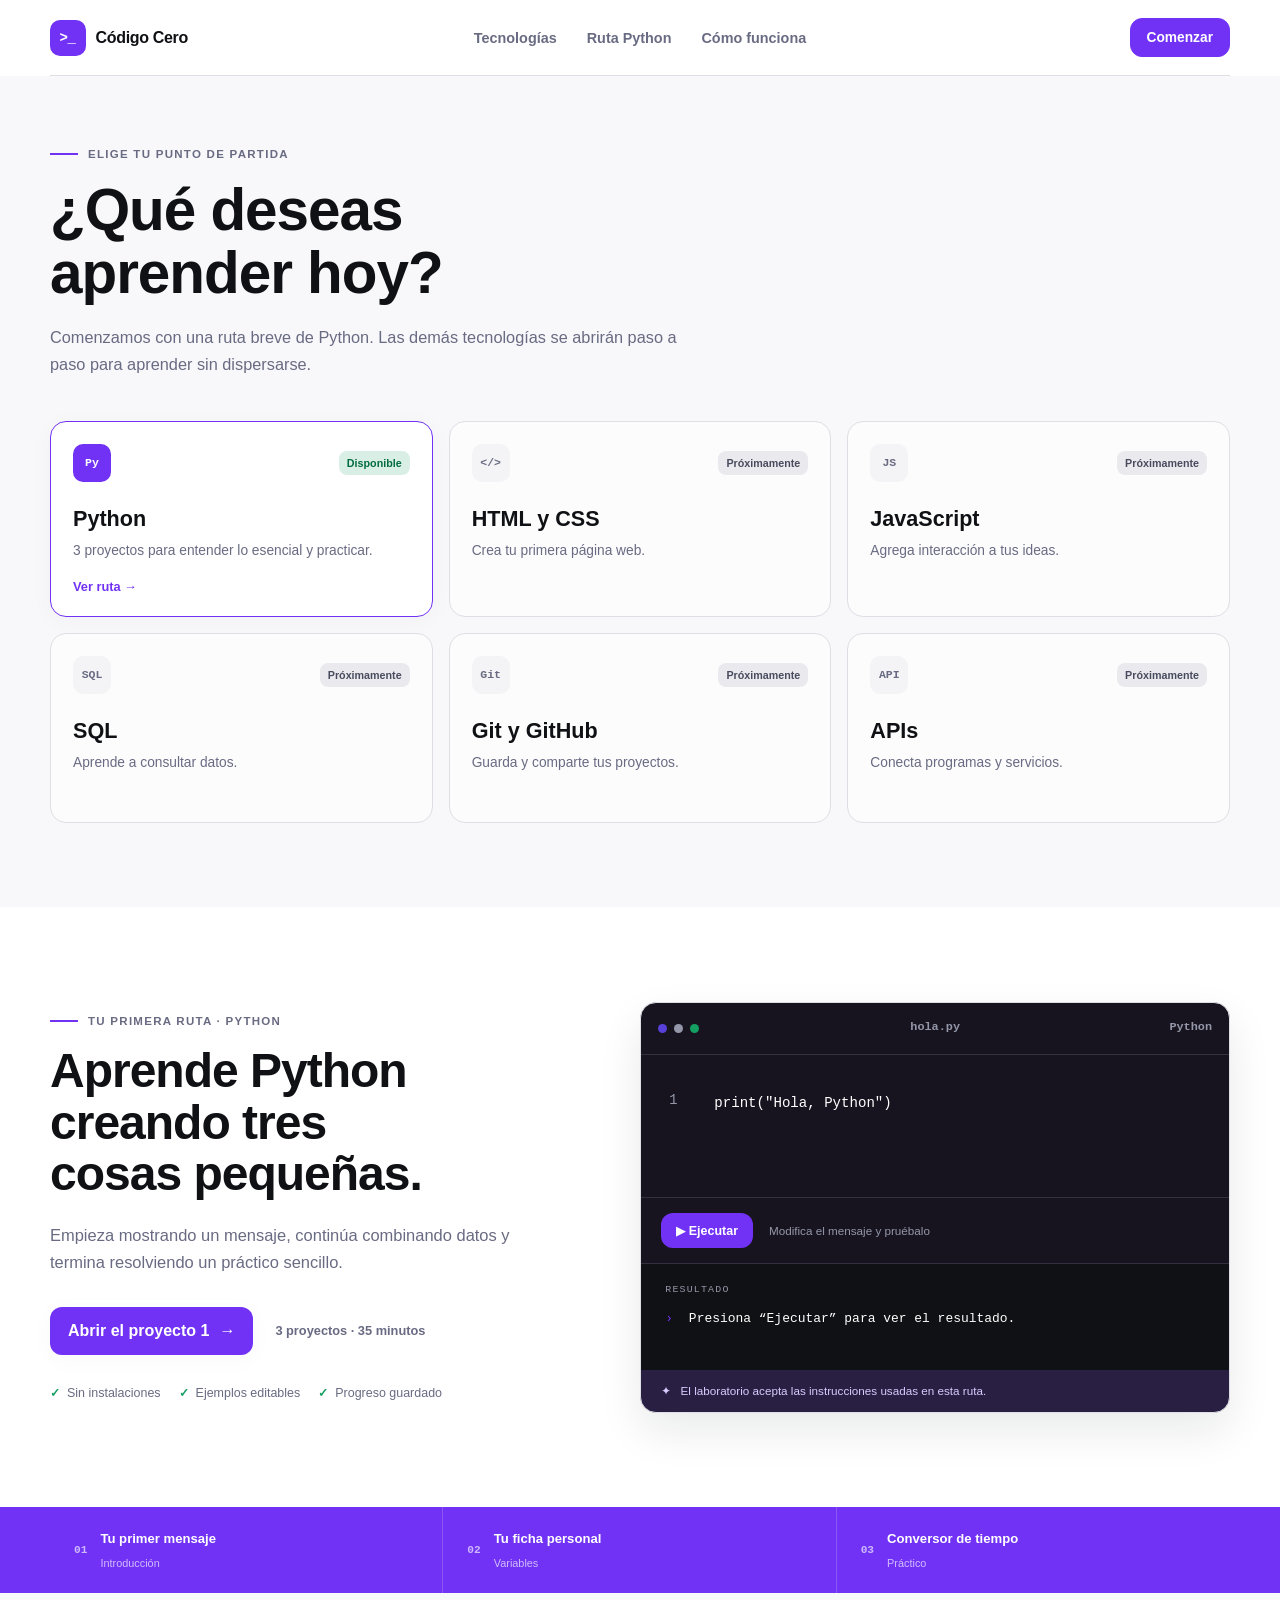
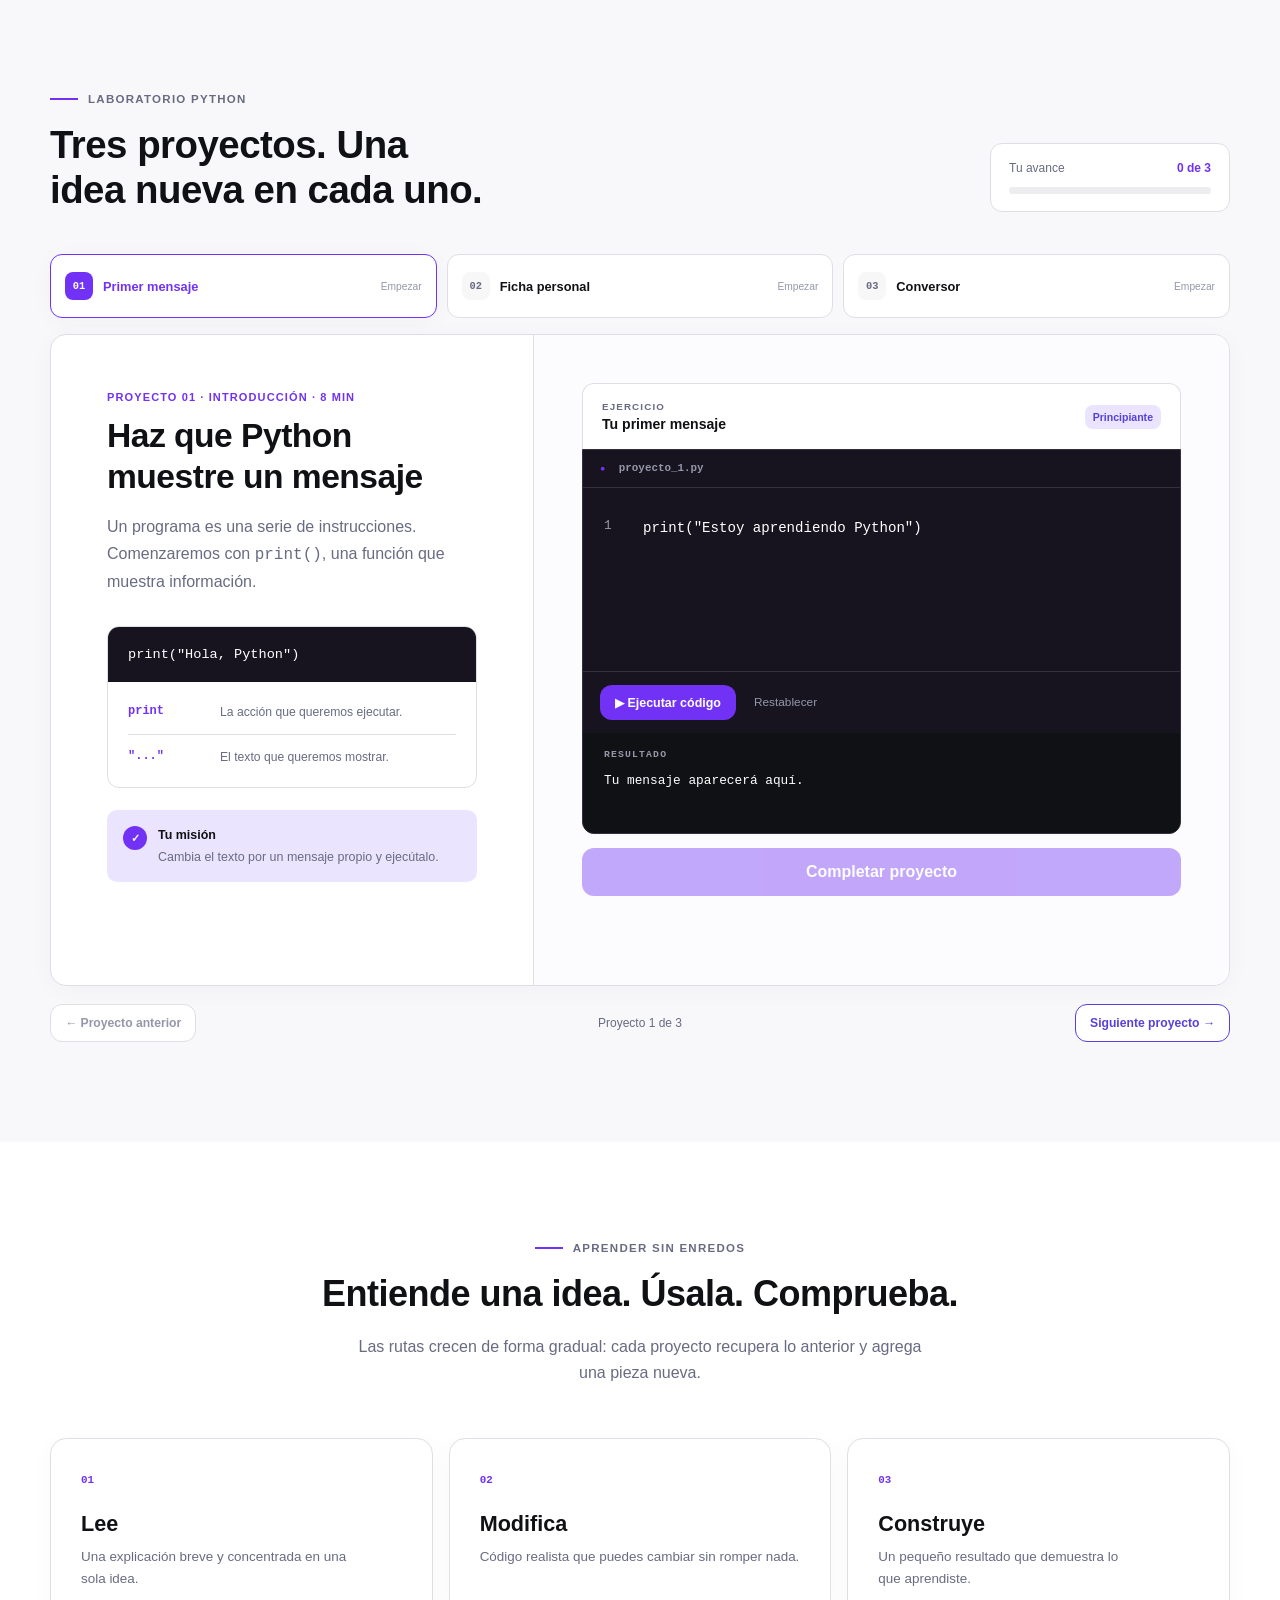
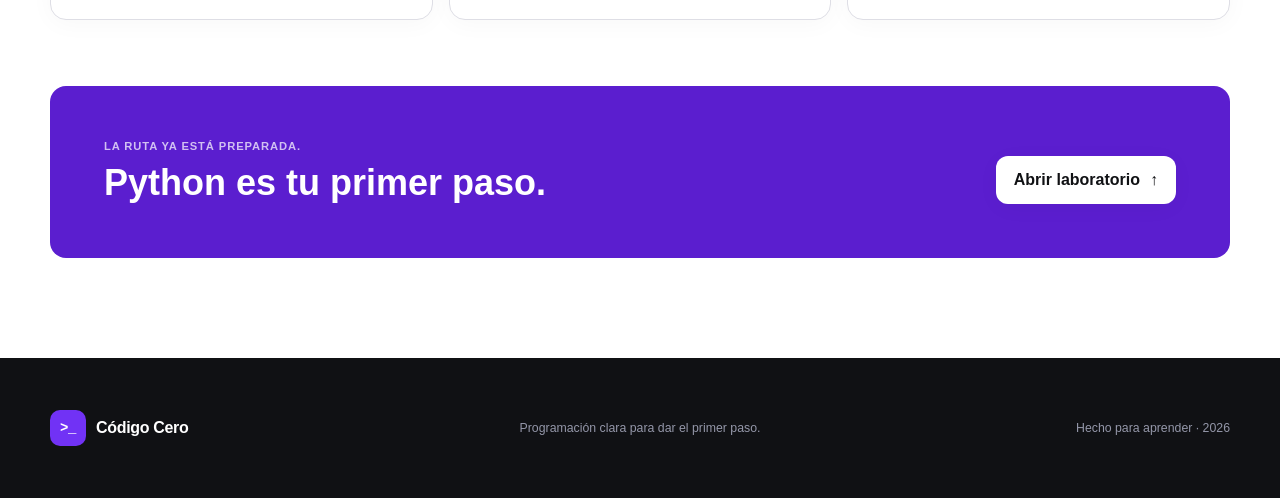
==== index.html @ 16ca7d83 "Agrega ruta inicial de Python con tres proyectos" ====
<!doctype html>
<html lang="es-CL">
<head>
  <meta charset="utf-8">
  <meta name="viewport" content="width=device-width, initial-scale=1">
  <meta name="description" content="Elige qué aprender y comienza con tres mini proyectos de Python para entender sus fundamentos y practicar en el navegador.">
  <meta name="theme-color" content="#7132f5">
  <meta property="og:type" content="website">
  <meta property="og:locale" content="es_CL">
  <meta property="og:url" content="https://www.intenta.cl/">
  <meta property="og:title" content="Código Cero — Aprende programación creando">
  <meta property="og:description" content="Elige una tecnología y empieza con tres mini proyectos de Python.">
  <meta property="og:image" content="https://www.intenta.cl/og.png">
  <meta property="og:image:alt" content="Código Cero: tu primer programa empieza con una línea.">
  <meta property="og:image:width" content="1536">
  <meta property="og:image:height" content="1024">
  <meta name="twitter:card" content="summary_large_image">
  <meta name="twitter:title" content="Código Cero — Aprende programación creando">
  <meta name="twitter:description" content="Elige una tecnología y empieza con tres mini proyectos de Python.">
  <meta name="twitter:image" content="https://www.intenta.cl/og.png">
  <meta name="twitter:image:alt" content="Código Cero: tu primer programa empieza con una línea.">
  <title>Código Cero — Aprende programación creando</title>
  <link rel="icon" href="favicon.svg" type="image/svg+xml">
  <link rel="stylesheet" href="styles.css">
</head>
<body>
  <a class="skip-link" href="#contenido">Saltar al contenido</a>

  <header class="site-header">
    <a class="brand" href="#inicio" aria-label="Código Cero, volver al inicio">
      <span class="brand-mark" aria-hidden="true">&gt;_</span>
      <span>Código Cero</span>
    </a>
    <nav aria-label="Navegación principal">
      <a href="#tecnologias">Tecnologías</a>
      <a href="#ruta">Ruta Python</a>
      <a href="#metodo">Cómo funciona</a>
    </nav>
    <a class="header-cta" href="#proyectos">Comenzar</a>
  </header>

  <main id="contenido">
    <section class="learning-menu" id="inicio" aria-labelledby="learning-title">
      <div class="learning-intro" id="tecnologias">
        <p class="eyebrow"><span></span> Elige tu punto de partida</p>
        <h1 id="learning-title">¿Qué deseas aprender hoy?</h1>
        <p>Comenzamos con una ruta breve de Python. Las demás tecnologías se abrirán paso a paso para aprender sin dispersarse.</p>
      </div>

      <div class="technology-grid">
        <a class="technology-card is-available" href="#ruta">
          <div class="technology-top"><span class="technology-icon">Py</span><span class="status status-open">Disponible</span></div>
          <h2>Python</h2>
          <p>3 proyectos para entender lo esencial y practicar.</p>
          <strong>Ver ruta <span aria-hidden="true">→</span></strong>
        </a>
        <article class="technology-card is-locked">
          <div class="technology-top"><span class="technology-icon">&lt;/&gt;</span><span class="status">Próximamente</span></div>
          <h2>HTML y CSS</h2><p>Crea tu primera página web.</p>
        </article>
        <article class="technology-card is-locked">
          <div class="technology-top"><span class="technology-icon">JS</span><span class="status">Próximamente</span></div>
          <h2>JavaScript</h2><p>Agrega interacción a tus ideas.</p>
        </article>
        <article class="technology-card is-locked">
          <div class="technology-top"><span class="technology-icon">SQL</span><span class="status">Próximamente</span></div>
          <h2>SQL</h2><p>Aprende a consultar datos.</p>
        </article>
        <article class="technology-card is-locked">
          <div class="technology-top"><span class="technology-icon">Git</span><span class="status">Próximamente</span></div>
          <h2>Git y GitHub</h2><p>Guarda y comparte tus proyectos.</p>
        </article>
        <article class="technology-card is-locked">
          <div class="technology-top"><span class="technology-icon">API</span><span class="status">Próximamente</span></div>
          <h2>APIs</h2><p>Conecta programas y servicios.</p>
        </article>
      </div>
    </section>

    <section class="python-hero" id="ruta" aria-labelledby="python-title">
      <div class="hero-copy">
        <p class="eyebrow"><span></span> Tu primera ruta · Python</p>
        <h2 id="python-title">Aprende Python creando tres cosas pequeñas.</h2>
        <p class="hero-lead">Empieza mostrando un mensaje, continúa combinando datos y termina resolviendo un práctico sencillo.</p>
        <div class="hero-actions">
          <a class="button button-primary" href="#proyectos">Abrir el proyecto 1 <span aria-hidden="true">→</span></a>
          <span class="route-duration">3 proyectos · 35 minutos</span>
        </div>
        <ul class="hero-notes" aria-label="Características de la ruta">
          <li>Sin instalaciones</li>
          <li>Ejemplos editables</li>
          <li>Progreso guardado</li>
        </ul>
      </div>

      <div class="code-demo" aria-label="Ejemplo interactivo de Python">
        <div class="window-bar">
          <div class="window-dots" aria-hidden="true"><i></i><i></i><i></i></div>
          <span>hola.py</span>
          <span class="language">Python</span>
        </div>
        <div class="editor-wrap">
          <span class="line-number" aria-hidden="true">1</span>
          <textarea id="hero-code" rows="2" spellcheck="false" aria-label="Código Python de ejemplo">print("Hola, Python")</textarea>
        </div>
        <div class="demo-controls">
          <button class="run-button" id="hero-run" type="button"><span aria-hidden="true">▶</span> Ejecutar</button>
          <span>Modifica el mensaje y pruébalo</span>
        </div>
        <div class="console" aria-live="polite">
          <div class="console-label">RESULTADO</div>
          <div id="hero-output"><span aria-hidden="true">›</span> Presiona “Ejecutar” para ver el resultado.</div>
        </div>
        <div class="demo-tip"><span aria-hidden="true">✦</span> El laboratorio acepta las instrucciones usadas en esta ruta.</div>
      </div>
    </section>

    <section class="route-strip" aria-label="Proyectos de la ruta Python">
      <button type="button" data-project-target="1"><strong>01</strong><span>Tu primer mensaje</span><small>Introducción</small></button>
      <button type="button" data-project-target="2"><strong>02</strong><span>Tu ficha personal</span><small>Variables</small></button>
      <button type="button" data-project-target="3"><strong>03</strong><span>Conversor de tiempo</span><small>Práctico</small></button>
    </section>

    <section class="projects-section" id="proyectos" aria-labelledby="projects-title">
      <div class="projects-heading">
        <div>
          <p class="eyebrow"><span></span> Laboratorio Python</p>
          <h2 id="projects-title">Tres proyectos. Una idea nueva en cada uno.</h2>
        </div>
        <div class="route-progress" aria-label="Progreso de la ruta">
          <div><span>Tu avance</span><strong id="route-progress-text">0 de 3</strong></div>
          <div class="progress-track" aria-hidden="true"><span id="route-progress-fill"></span></div>
        </div>
      </div>

      <div class="project-tabs" role="tablist" aria-label="Proyectos de Python">
        <button id="tab-project-1" role="tab" aria-selected="true" aria-controls="project-1" data-project-tab="1"><span>01</span> Primer mensaje <i data-tab-state="1">Empezar</i></button>
        <button id="tab-project-2" role="tab" aria-selected="false" aria-controls="project-2" tabindex="-1" data-project-tab="2"><span>02</span> Ficha personal <i data-tab-state="2">Empezar</i></button>
        <button id="tab-project-3" role="tab" aria-selected="false" aria-controls="project-3" tabindex="-1" data-project-tab="3"><span>03</span> Conversor <i data-tab-state="3">Empezar</i></button>
      </div>

      <div class="project-shell">
        <article class="project-panel" id="project-1" role="tabpanel" aria-labelledby="tab-project-1" data-project-panel="1">
          <div class="project-lesson">
            <p class="project-kicker">Proyecto 01 · Introducción · 8 min</p>
            <h3>Haz que Python muestre un mensaje</h3>
            <p>Un programa es una serie de instrucciones. Comenzaremos con <code>print()</code>, una función que muestra información.</p>
            <div class="concept-card">
              <code>print("Hola, Python")</code>
              <dl><div><dt><code>print</code></dt><dd>La acción que queremos ejecutar.</dd></div><div><dt><code>"..."</code></dt><dd>El texto que queremos mostrar.</dd></div></dl>
            </div>
            <div class="project-goal"><span aria-hidden="true">✓</span><p><strong>Tu misión</strong>Cambia el texto por un mensaje propio y ejecútalo.</p></div>
          </div>
          <div class="project-lab">
            <div class="lab-heading"><div><span>EJERCICIO</span><strong>Tu primer mensaje</strong></div><span class="difficulty">Principiante</span></div>
            <div class="lab-editor">
              <div class="lab-file"><span aria-hidden="true">●</span> proyecto_1.py</div>
              <label class="sr-only" for="code-project-1">Código del proyecto 1</label>
              <div class="code-input"><span aria-hidden="true">1</span><textarea id="code-project-1" rows="5" spellcheck="false" data-project-code="1">print("Estoy aprendiendo Python")</textarea></div>
              <div class="lab-actions"><button class="run-button" type="button" data-run-project="1"><span aria-hidden="true">▶</span> Ejecutar código</button><button class="reset-button" type="button" data-reset-project="1">Restablecer</button></div>
              <div class="lab-console" aria-live="polite"><span>RESULTADO</span><div data-project-output="1">Tu mensaje aparecerá aquí.</div></div>
            </div>
            <div class="lab-success" data-project-success="1" hidden><span aria-hidden="true">✓</span><div><strong>¡Tu primer programa funciona!</strong><p>Ya sabes mostrar información con Python.</p></div></div>
            <button class="button complete-project" type="button" data-complete-project="1" disabled>Completar proyecto</button>
          </div>
        </article>

        <article class="project-panel" id="project-2" role="tabpanel" aria-labelledby="tab-project-2" data-project-panel="2" hidden>
          <div class="project-lesson">
            <p class="project-kicker">Proyecto 02 · Entendimiento · 12 min</p>
            <h3>Guarda datos en variables</h3>
            <p>Una variable relaciona un nombre con un dato. Así puedes guardar información y reutilizarla más adelante.</p>
            <div class="concept-card">
              <code>nombre = "Ada"</code>
              <dl><div><dt><code>nombre</code></dt><dd>La etiqueta que identifica el dato.</dd></div><div><dt><code>"Ada"</code></dt><dd>El valor guardado en la variable.</dd></div></dl>
            </div>
            <div class="project-goal"><span aria-hidden="true">✓</span><p><strong>Tu misión</strong>Cambia el nombre y la edad para crear tu propia ficha.</p></div>
          </div>
          <div class="project-lab">
            <div class="lab-heading"><div><span>EJERCICIO</span><strong>Tu ficha personal</strong></div><span class="difficulty">Principiante</span></div>
            <div class="lab-editor">
              <div class="lab-file"><span aria-hidden="true">●</span> proyecto_2.py</div>
              <label class="sr-only" for="code-project-2">Código del proyecto 2</label>
              <div class="code-input with-lines"><span aria-hidden="true">1<br>2<br>3</span><textarea id="code-project-2" rows="5" spellcheck="false" data-project-code="2">nombre = "Ada"
edad = 28
print(f"Soy {nombre} y tengo {edad} años")</textarea></div>
              <div class="lab-actions"><button class="run-button" type="button" data-run-project="2"><span aria-hidden="true">▶</span> Ejecutar código</button><button class="reset-button" type="button" data-reset-project="2">Restablecer</button></div>
              <div class="lab-console" aria-live="polite"><span>RESULTADO</span><div data-project-output="2">Tu ficha aparecerá aquí.</div></div>
            </div>
            <div class="lab-success" data-project-success="2" hidden><span aria-hidden="true">✓</span><div><strong>¡Combinaste datos y texto!</strong><p>Ahora entiendes variables y textos con formato.</p></div></div>
            <button class="button complete-project" type="button" data-complete-project="2" disabled>Completar proyecto</button>
          </div>
        </article>

        <article class="project-panel" id="project-3" role="tabpanel" aria-labelledby="tab-project-3" data-project-panel="3" hidden>
          <div class="project-lesson">
            <p class="project-kicker">Proyecto 03 · Práctico · 15 min</p>
            <h3>Convierte minutos en horas</h3>
            <p>Usaremos números, variables y dos operadores: <code>//</code> obtiene horas completas y <code>%</code> calcula los minutos restantes.</p>
            <div class="concept-card compact-formula">
              <code>135 // 60 → 2</code><code>135 % 60 → 15</code>
              <p>Dos horas completas y quince minutos restantes.</p>
            </div>
            <div class="project-goal"><span aria-hidden="true">✓</span><p><strong>Tu misión</strong>Cambia la cantidad de minutos, ejecuta y comprueba la conversión.</p></div>
          </div>
          <div class="project-lab">
            <div class="lab-heading"><div><span>PRÁCTICO</span><strong>Conversor de tiempo</strong></div><span class="difficulty">Fundamentos</span></div>
            <div class="lab-editor">
              <div class="lab-file"><span aria-hidden="true">●</span> proyecto_3.py</div>
              <label class="sr-only" for="code-project-3">Código del proyecto 3</label>
              <div class="code-input with-lines"><span aria-hidden="true">1<br>2<br>3<br>4</span><textarea id="code-project-3" rows="6" spellcheck="false" data-project-code="3">minutos = 135
horas = minutos // 60
resto = minutos % 60
print(f"{horas} h y {resto} min")</textarea></div>
              <div class="lab-actions"><button class="run-button" type="button" data-run-project="3"><span aria-hidden="true">▶</span> Ejecutar código</button><button class="reset-button" type="button" data-reset-project="3">Restablecer</button></div>
              <div class="lab-console" aria-live="polite"><span>RESULTADO</span><div data-project-output="3">La conversión aparecerá aquí.</div></div>
            </div>
            <div class="lab-success" data-project-success="3" hidden><span aria-hidden="true">✓</span><div><strong>¡Resolviste el práctico!</strong><p>Combinaste variables, operaciones y una salida.</p></div></div>
            <button class="button complete-project" type="button" data-complete-project="3" disabled>Completar proyecto</button>
          </div>
        </article>
      </div>

      <div class="project-navigation">
        <button type="button" class="nav-project-button" id="previous-project" disabled><span aria-hidden="true">←</span> Proyecto anterior</button>
        <p id="project-position">Proyecto 1 de 3</p>
        <button type="button" class="nav-project-button" id="next-project">Siguiente proyecto <span aria-hidden="true">→</span></button>
      </div>

      <div class="python-finish" id="python-finish" hidden>
        <span aria-hidden="true">✓</span>
        <div><p>Ruta inicial completada</p><h3>Ya entiendes las piezas básicas de un programa.</h3><small>Lo siguiente será usar decisiones y repeticiones para crear programas más inteligentes.</small></div>
      </div>
    </section>

    <section class="method-section" id="metodo" aria-labelledby="method-title">
      <div class="section-heading centered-heading">
        <p class="eyebrow"><span></span> Aprender sin enredos</p>
        <h2 id="method-title">Entiende una idea. Úsala. Comprueba.</h2>
        <p>Las rutas crecen de forma gradual: cada proyecto recupera lo anterior y agrega una pieza nueva.</p>
      </div>
      <div class="method-grid">
        <article><span>01</span><h3>Lee</h3><p>Una explicación breve y concentrada en una sola idea.</p></article>
        <article><span>02</span><h3>Modifica</h3><p>Código realista que puedes cambiar sin romper nada.</p></article>
        <article><span>03</span><h3>Construye</h3><p>Un pequeño resultado que demuestra lo que aprendiste.</p></article>
      </div>
      <div class="final-cta">
        <div><p>La ruta ya está preparada.</p><h2>Python es tu primer paso.</h2></div>
        <a class="button button-light" href="#proyectos">Abrir laboratorio <span aria-hidden="true">↑</span></a>
      </div>
    </section>
  </main>

  <footer>
    <div class="footer-inner">
      <a class="brand footer-brand" href="#inicio"><span class="brand-mark" aria-hidden="true">&gt;_</span><span>Código Cero</span></a>
      <p>Programación clara para dar el primer paso.</p>
      <p class="footer-meta">Hecho para aprender · <span id="current-year"></span></p>
    </div>
  </footer>

  <script src="script.js"></script>
</body>
</html>
---- styles.css ----
:root {
  --ink: #101114;
  --ink-deep: #17141f;
  --ink-soft: #686b82;
  --purple: #7132f5;
  --purple-dark: #5741d8;
  --purple-deep: #5b1ecf;
  --purple-soft: rgba(133, 91, 251, .16);
  --neutral: #9497a9;
  --neutral-soft: rgba(148, 151, 169, .08);
  --line: #dedee5;
  --success: #149e61;
  --success-dark: #026b3f;
  --success-soft: rgba(20, 158, 97, .16);
  --surface: #ffffff;
  --surface-muted: #f8f8fb;
  --code: #17141f;
  --code-line: #34303f;
  --shadow: 0 4px 24px rgba(0, 0, 0, .03);
  --content: 1180px;
}

* { box-sizing: border-box; }
[hidden] { display: none !important; }

html { scroll-behavior: smooth; }

body {
  margin: 0;
  background: var(--surface);
  color: var(--ink);
  font-family: "Kraken-Product", "Helvetica Neue", Helvetica, Arial, sans-serif;
  -webkit-font-smoothing: antialiased;
}

button, textarea { font: inherit; }
button { color: inherit; }
a { color: inherit; }
p { text-wrap: pretty; }
h1, h2, h3, h4 {
  font-family: "Kraken-Brand", "IBM Plex Sans", Helvetica, Arial, sans-serif;
  text-wrap: balance;
}

.sr-only {
  position: absolute;
  width: 1px;
  height: 1px;
  padding: 0;
  margin: -1px;
  overflow: hidden;
  clip: rect(0, 0, 0, 0);
  white-space: nowrap;
  border: 0;
}

.skip-link {
  position: fixed;
  top: 12px;
  left: 12px;
  z-index: 300;
  padding: 11px 16px;
  border-radius: 10px;
  background: var(--purple);
  color: #fff;
  font-weight: 700;
  transform: translateY(-150%);
}

.skip-link:focus { transform: translateY(0); }

.site-header {
  position: sticky;
  top: 0;
  z-index: 100;
  width: min(var(--content), calc(100% - 40px));
  min-height: 76px;
  margin: 0 auto;
  display: grid;
  grid-template-columns: 1fr auto 1fr;
  align-items: center;
  gap: 28px;
  border-bottom: 1px solid var(--line);
  background: rgba(255, 255, 255, .96);
  backdrop-filter: blur(14px);
}

.brand {
  display: inline-flex;
  align-items: center;
  gap: 10px;
  width: max-content;
  text-decoration: none;
  font-weight: 700;
  letter-spacing: -.02em;
}

.brand-mark {
  display: grid;
  place-items: center;
  width: 36px;
  height: 36px;
  border-radius: 10px;
  background: var(--purple);
  color: #fff;
  font: 700 14px/1 "Cascadia Code", Consolas, monospace;
}

nav { display: flex; gap: 30px; }
nav a { color: var(--ink-soft); text-decoration: none; font-size: .9rem; font-weight: 600; }
nav a:hover { color: var(--purple); }

.header-cta {
  justify-self: end;
  padding: 11px 16px;
  border: 1px solid var(--purple);
  border-radius: 12px;
  background: var(--purple);
  color: #fff;
  text-decoration: none;
  font-size: .86rem;
  font-weight: 600;
}

.header-cta:hover { border-color: var(--purple-dark); background: var(--purple-dark); }

.eyebrow {
  margin: 0 0 18px;
  display: flex;
  align-items: center;
  gap: 10px;
  color: var(--ink-soft);
  font-size: .72rem;
  font-weight: 700;
  letter-spacing: .11em;
  text-transform: uppercase;
}

.eyebrow span { width: 28px; height: 2px; background: var(--purple); }

.learning-menu {
  padding: 72px max(20px, calc((100% - var(--content)) / 2)) 84px;
  background: var(--surface-muted);
}

.learning-intro { max-width: 740px; }
.learning-intro h1 { margin: 0; font-size: clamp(2.55rem, 5vw, 3.65rem); line-height: 1.08; letter-spacing: -1px; }
.learning-intro > p:last-child { max-width: 660px; margin: 20px 0 0; color: var(--ink-soft); font-size: 1.02rem; line-height: 1.62; }

.technology-grid { margin-top: 44px; display: grid; grid-template-columns: repeat(3, 1fr); gap: 16px; }

.technology-card {
  min-height: 190px;
  padding: 22px;
  border: 1px solid var(--line);
  border-radius: 16px;
  background: #fff;
  color: var(--ink);
  text-decoration: none;
  transition: transform .2s ease, box-shadow .2s ease, border-color .2s ease;
}

.technology-card.is-available { border-color: var(--purple); box-shadow: var(--shadow); }
.technology-card.is-available:hover { transform: translateY(-2px); box-shadow: 0 8px 28px rgba(113, 50, 245, .12); }
.technology-card.is-locked { background: rgba(255, 255, 255, .68); }
.technology-top { display: flex; align-items: center; justify-content: space-between; gap: 12px; }

.technology-icon {
  display: grid;
  place-items: center;
  min-width: 38px;
  height: 38px;
  padding: 0 8px;
  border-radius: 10px;
  background: var(--neutral-soft);
  color: var(--ink-soft);
  font: 700 .72rem/1 "Cascadia Code", Consolas, monospace;
}

.is-available .technology-icon { background: var(--purple); color: #fff; }
.technology-card h2 { margin: 24px 0 8px; font-size: 1.35rem; line-height: 1.2; }
.technology-card p { margin: 0; color: var(--ink-soft); font-size: .86rem; line-height: 1.55; }
.technology-card strong { display: block; margin-top: 18px; color: var(--purple); font-size: .8rem; }

.status { padding: 6px 8px; border-radius: 8px; background: rgba(104, 107, 130, .12); color: #484b5e; font-size: .67rem; font-weight: 600; }
.status-open { background: var(--success-soft); color: var(--success-dark); }

.python-hero {
  width: min(var(--content), calc(100% - 40px));
  min-height: 600px;
  margin: 0 auto;
  padding: 76px 0;
  display: grid;
  grid-template-columns: .92fr 1.08fr;
  align-items: center;
  gap: clamp(48px, 7vw, 88px);
}

.python-hero h2 { max-width: 620px; margin: 0; font-size: clamp(2.4rem, 4vw, 3rem); line-height: 1.08; letter-spacing: -1px; }
.hero-lead { max-width: 590px; margin: 22px 0 0; color: var(--ink-soft); font-size: 1.03rem; line-height: 1.65; }
.hero-actions { margin-top: 30px; display: flex; align-items: center; gap: 22px; }
.route-duration { color: var(--ink-soft); font-size: .8rem; font-weight: 600; }

.button {
  min-height: 48px;
  padding: 0 18px;
  display: inline-flex;
  align-items: center;
  justify-content: center;
  gap: 10px;
  border: 0;
  border-radius: 12px;
  cursor: pointer;
  text-decoration: none;
  font-weight: 600;
  transition: background-color .2s ease, box-shadow .2s ease, transform .2s ease;
}

.button-primary { background: var(--purple); color: #fff; box-shadow: var(--shadow); }
.button-primary:hover { background: var(--purple-dark); transform: translateY(-1px); box-shadow: 0 6px 24px rgba(113, 50, 245, .18); }

.hero-notes { margin: 30px 0 0; padding: 0; display: flex; flex-wrap: wrap; gap: 9px 18px; list-style: none; color: var(--ink-soft); font-size: .78rem; font-weight: 500; }
.hero-notes li::before { content: "✓"; margin-right: 7px; color: var(--success); font-weight: 800; }

.code-demo { overflow: hidden; border: 1px solid var(--line); border-radius: 16px; background: var(--code); color: #fff; box-shadow: 0 18px 44px rgba(16, 17, 20, .09); }
.window-bar { min-height: 52px; padding: 0 17px; display: grid; grid-template-columns: 1fr auto 1fr; align-items: center; border-bottom: 1px solid var(--code-line); color: var(--neutral); font: 600 .74rem/1 "Cascadia Code", Consolas, monospace; }
.window-dots { display: flex; gap: 7px; }
.window-dots i { width: 9px; height: 9px; border-radius: 50%; background: #686b82; }
.window-dots i:first-child { background: var(--purple-dark); }
.window-dots i:nth-child(2) { background: var(--neutral); }
.window-dots i:nth-child(3) { background: var(--success); }
.language { justify-self: end; }
.editor-wrap { min-height: 142px; padding: 34px 28px; display: grid; grid-template-columns: 28px 1fr; gap: 15px; }
.line-number { color: var(--neutral); font: 500 .86rem/1.8 "Cascadia Code", Consolas, monospace; }

textarea { width: 100%; resize: none; border: 0; outline: 0; background: transparent; color: #fff; font: 500 .88rem/1.8 "Cascadia Code", Consolas, monospace; caret-color: #fff; tab-size: 2; }

.demo-controls { padding: 15px 20px; display: flex; align-items: center; gap: 16px; border-top: 1px solid var(--code-line); border-bottom: 1px solid var(--code-line); color: var(--neutral); font-size: .73rem; }
.run-button { padding: 10px 15px; border: 0; border-radius: 12px; background: var(--purple); color: #fff; cursor: pointer; font-size: .78rem; font-weight: 600; }
.run-button:hover { background: var(--purple-dark); }
.run-button:active { transform: translateY(1px); }
.console { min-height: 106px; padding: 18px 24px; background: #101114; font: 500 .81rem/1.6 "Cascadia Code", Consolas, monospace; }
.console-label { margin-bottom: 11px; color: var(--neutral); font-size: .62rem; letter-spacing: .12em; }
#hero-output { color: #fff; }
#hero-output span { color: var(--purple); margin-right: 8px; }
#hero-output.is-error { color: var(--neutral); }
.demo-tip { padding: 14px 20px; background: var(--purple-soft); color: #d8ccff; font-size: .73rem; font-weight: 500; }
.demo-tip span { margin-right: 6px; }

.route-strip { padding: 0 max(20px, calc((100% - var(--content)) / 2)); display: grid; grid-template-columns: repeat(3, 1fr); background: var(--purple); }
.route-strip button { min-height: 86px; padding: 18px 24px; display: grid; grid-template-columns: auto 1fr; grid-template-rows: auto auto; align-items: center; column-gap: 13px; border: 0; border-right: 1px solid rgba(255, 255, 255, .18); background: transparent; color: #fff; cursor: pointer; text-align: left; }
.route-strip button:last-child { border-right: 0; }
.route-strip button:hover { background: rgba(255, 255, 255, .08); }
.route-strip strong { grid-row: 1 / 3; color: rgba(255, 255, 255, .65); font: 700 .7rem/1 "Cascadia Code", monospace; }
.route-strip span { font-size: .82rem; font-weight: 600; }
.route-strip small { color: rgba(255, 255, 255, .68); font-size: .68rem; }

.projects-section { padding: 100px max(20px, calc((100% - var(--content)) / 2)); background: var(--surface-muted); }
.projects-heading { display: grid; grid-template-columns: 1fr 240px; align-items: end; gap: 50px; }
.projects-heading h2 { max-width: 680px; margin: 0; font-size: clamp(2rem, 3vw, 2.5rem); line-height: 1.16; letter-spacing: -.5px; }
.route-progress { padding: 17px 18px; border: 1px solid var(--line); border-radius: 12px; background: #fff; }
.route-progress > div:first-child { display: flex; justify-content: space-between; color: var(--ink-soft); font-size: .75rem; }
.route-progress strong { color: var(--purple); }
.progress-track { height: 7px; margin-top: 12px; overflow: hidden; border-radius: 999px; background: rgba(104, 107, 130, .12); }
.progress-track span { display: block; width: 0; height: 100%; border-radius: inherit; background: var(--purple); transition: width .35s ease; }

.project-tabs { margin-top: 42px; display: grid; grid-template-columns: repeat(3, 1fr); gap: 10px; }
.project-tabs button { min-height: 64px; padding: 12px 14px; display: grid; grid-template-columns: auto 1fr auto; align-items: center; gap: 10px; border: 1px solid var(--line); border-radius: 12px; background: #fff; cursor: pointer; text-align: left; font-size: .8rem; font-weight: 600; }
.project-tabs button > span { display: grid; place-items: center; width: 28px; height: 28px; border-radius: 8px; background: var(--neutral-soft); color: var(--ink-soft); font: 700 .65rem/1 "Cascadia Code", monospace; }
.project-tabs button i { color: var(--neutral); font-size: .64rem; font-style: normal; font-weight: 500; }
.project-tabs button[aria-selected="true"] { border-color: var(--purple); color: var(--purple); box-shadow: var(--shadow); }
.project-tabs button[aria-selected="true"] > span { background: var(--purple); color: #fff; }
.project-tabs button.is-complete i { color: var(--success-dark); }

.project-shell { margin-top: 16px; overflow: hidden; border: 1px solid var(--line); border-radius: 16px; background: #fff; box-shadow: var(--shadow); }
.project-panel { display: grid; grid-template-columns: .82fr 1.18fr; min-height: 650px; }
.project-lesson { padding: clamp(32px, 5vw, 56px); border-right: 1px solid var(--line); }
.project-kicker { margin: 0 0 13px; color: var(--purple); font-size: .69rem; font-weight: 700; letter-spacing: .1em; text-transform: uppercase; }
.project-lesson h3 { margin: 0; font-size: clamp(1.7rem, 3vw, 2.1rem); line-height: 1.2; letter-spacing: -.5px; }
.project-lesson > p:not(.project-kicker) { margin: 17px 0 0; color: var(--ink-soft); line-height: 1.68; }
.project-lesson code, .project-lab code { font-family: "Cascadia Code", Consolas, monospace; }

.concept-card { margin-top: 30px; overflow: hidden; border: 1px solid var(--line); border-radius: 12px; }
.concept-card > code { display: block; padding: 20px; background: var(--code); color: #fff; font-size: .85rem; }
.concept-card dl { margin: 0; padding: 8px 20px; }
.concept-card dl > div { padding: 13px 0; display: grid; grid-template-columns: 80px 1fr; gap: 12px; border-bottom: 1px solid var(--line); }
.concept-card dl > div:last-child { border-bottom: 0; }
.concept-card dt { color: var(--purple); font-size: .75rem; font-weight: 600; }
.concept-card dd { margin: 0; color: var(--ink-soft); font-size: .76rem; line-height: 1.5; }
.compact-formula { padding: 20px; display: grid; grid-template-columns: 1fr 1fr; gap: 10px; background: var(--neutral-soft); }
.compact-formula > code { padding: 13px; border-radius: 8px; background: var(--code); text-align: center; }
.compact-formula p { grid-column: 1 / -1; margin: 5px 0 0; color: var(--ink-soft); font-size: .76rem; }

.project-goal { margin-top: 22px; padding: 16px; display: flex; align-items: flex-start; gap: 11px; border-radius: 10px; background: var(--purple-soft); }
.project-goal > span { display: grid; place-items: center; flex: 0 0 24px; width: 24px; height: 24px; border-radius: 50%; background: var(--purple); color: #fff; font-size: .7rem; font-weight: 800; }
.project-goal p, .project-goal strong { display: block; margin: 0; }
.project-goal p { color: var(--ink-soft); font-size: .78rem; line-height: 1.5; }
.project-goal strong { margin-bottom: 3px; color: var(--ink); }

.project-lab { padding: clamp(30px, 4vw, 48px); background: #fcfcfe; }
.lab-heading { padding: 17px 19px; display: flex; align-items: center; justify-content: space-between; gap: 16px; border: 1px solid var(--line); border-bottom: 0; border-radius: 12px 12px 0 0; background: #fff; }
.lab-heading > div > span, .lab-heading strong { display: block; }
.lab-heading > div > span { margin-bottom: 4px; color: var(--ink-soft); font-size: .61rem; font-weight: 700; letter-spacing: .12em; }
.lab-heading strong { font-size: .88rem; }
.difficulty { padding: 6px 8px; border-radius: 8px; background: var(--purple-soft); color: var(--purple-dark); font-size: .66rem; font-weight: 600; }

.lab-editor { overflow: hidden; border: 1px solid var(--code-line); border-radius: 0 0 12px 12px; background: var(--code); color: #fff; }
.lab-file { padding: 13px 17px; border-bottom: 1px solid var(--code-line); color: var(--neutral); font: 600 .68rem/1 "Cascadia Code", monospace; }
.lab-file span { color: var(--purple); margin-right: 7px; font-size: .55rem; }
.code-input { min-height: 150px; padding: 26px 21px; display: grid; grid-template-columns: 26px 1fr; gap: 11px; }
.code-input > span { color: var(--neutral); font: 500 .8rem/1.8 "Cascadia Code", monospace; }
.code-input textarea { min-height: 92px; }
.lab-actions { padding: 13px 17px; display: flex; align-items: center; gap: 12px; border-top: 1px solid var(--code-line); }
.reset-button { border: 0; background: transparent; color: var(--neutral); cursor: pointer; font-size: .74rem; font-weight: 500; }
.reset-button:hover { color: #fff; }
.lab-console { min-height: 100px; padding: 17px 21px; background: #101114; }
.lab-console > span { display: block; margin-bottom: 11px; color: var(--neutral); font: 700 .61rem/1 "Cascadia Code", monospace; letter-spacing: .12em; }
.lab-console > div { color: #fff; font: 500 .8rem/1.6 "Cascadia Code", Consolas, monospace; white-space: pre-wrap; }
.lab-console > div.is-error { color: var(--neutral); }

.lab-success { margin-top: 14px; padding: 14px 16px; display: flex; align-items: center; gap: 11px; border-radius: 10px; background: var(--success-soft); color: var(--success-dark); }
.lab-success > span { display: grid; place-items: center; flex: 0 0 26px; width: 26px; height: 26px; border-radius: 50%; background: var(--success); color: #fff; font-weight: 800; }
.lab-success strong, .lab-success p { display: block; margin: 0; }
.lab-success strong { font-size: .8rem; }
.lab-success p { margin-top: 2px; font-size: .7rem; }

.complete-project { width: 100%; margin-top: 14px; background: var(--purple); color: #fff; }
.complete-project:disabled { cursor: not-allowed; opacity: .42; }
.complete-project:not(:disabled):hover { background: var(--purple-dark); }
.complete-project.is-complete { background: var(--success); opacity: 1; }

.project-navigation { margin-top: 18px; display: grid; grid-template-columns: 1fr auto 1fr; align-items: center; gap: 20px; }
.project-navigation p { margin: 0; color: var(--ink-soft); font-size: .75rem; }
.nav-project-button { width: max-content; padding: 11px 14px; border: 1px solid var(--purple-dark); border-radius: 12px; background: #fff; color: var(--purple-dark); cursor: pointer; font-size: .76rem; font-weight: 600; }
.nav-project-button:last-child { justify-self: end; }
.nav-project-button:disabled { border-color: var(--line); color: var(--neutral); cursor: not-allowed; }

.python-finish { margin-top: 26px; padding: 28px; display: flex; align-items: center; gap: 18px; border-radius: 16px; background: var(--purple-deep); color: #fff; }
.python-finish > span { display: grid; place-items: center; flex: 0 0 46px; width: 46px; height: 46px; border-radius: 50%; background: #fff; color: var(--purple); font-size: 1.2rem; font-weight: 800; }
.python-finish p, .python-finish h3, .python-finish small { display: block; margin: 0; }
.python-finish p { color: rgba(255, 255, 255, .7); font-size: .68rem; font-weight: 700; letter-spacing: .1em; text-transform: uppercase; }
.python-finish h3 { margin-top: 6px; font-size: 1.4rem; }
.python-finish small { margin-top: 6px; color: rgba(255, 255, 255, .72); line-height: 1.5; }

.method-section { padding: 100px max(20px, calc((100% - var(--content)) / 2)); }
.section-heading h2 { margin: 0; font-size: clamp(2rem, 3vw, 2.25rem); line-height: 1.2; letter-spacing: -.5px; }
.centered-heading { max-width: 730px; margin: 0 auto; text-align: center; }
.centered-heading .eyebrow { justify-content: center; }
.centered-heading > p:last-child { max-width: 580px; margin: 18px auto 0; color: var(--ink-soft); line-height: 1.65; }
.method-grid { margin-top: 52px; display: grid; grid-template-columns: repeat(3, 1fr); gap: 16px; }
.method-grid article { padding: 30px; border: 1px solid var(--line); border-radius: 16px; background: #fff; box-shadow: var(--shadow); }
.method-grid span { color: var(--purple); font: 700 .68rem/1 "Cascadia Code", monospace; }
.method-grid h3 { margin: 24px 0 9px; font-size: 1.35rem; }
.method-grid p { margin: 0; color: var(--ink-soft); font-size: .84rem; line-height: 1.6; }

.final-cta { margin-top: 66px; padding: clamp(34px, 5vw, 54px); display: flex; align-items: end; justify-content: space-between; gap: 34px; border-radius: 16px; background: var(--purple-deep); color: #fff; }
.final-cta p { margin: 0 0 9px; color: rgba(255, 255, 255, .72); font-size: .7rem; font-weight: 700; letter-spacing: .08em; text-transform: uppercase; }
.final-cta h2 { max-width: 650px; margin: 0; font-size: clamp(2rem, 3vw, 2.25rem); line-height: 1.2; }
.button-light { flex: 0 0 auto; background: #fff; color: var(--ink); box-shadow: var(--shadow); }
.button-light:hover { transform: translateY(-1px); box-shadow: 0 6px 24px rgba(0, 0, 0, .08); }

footer { padding: 52px max(20px, calc((100% - var(--content)) / 2)); background: var(--ink); color: #fff; }
.footer-inner { display: grid; grid-template-columns: 1fr auto 1fr; align-items: center; gap: 24px; }
.footer-inner p { margin: 0; color: var(--neutral); font-size: .77rem; }
.footer-meta { justify-self: end; }

button:focus-visible, a:focus-visible, textarea:focus-visible { outline: 3px solid var(--purple-dark); outline-offset: 3px; }

@media (max-width: 980px) {
  .python-hero { grid-template-columns: 1fr; }
  .hero-copy { max-width: 720px; }
  .code-demo { max-width: 720px; width: 100%; }
  .project-panel { grid-template-columns: 1fr; }
  .project-lesson { border-right: 0; border-bottom: 1px solid var(--line); }
}

@media (max-width: 820px) {
  .site-header { grid-template-columns: 1fr auto; }
  nav { display: none; }
  .technology-grid { grid-template-columns: repeat(2, 1fr); }
  .route-strip { grid-template-columns: 1fr; padding: 0; }
  .route-strip button { border-right: 0; border-bottom: 1px solid rgba(255, 255, 255, .18); }
  .route-strip button:last-child { border-bottom: 0; }
  .projects-heading { grid-template-columns: 1fr; gap: 24px; }
  .route-progress { max-width: 300px; }
  .project-tabs { grid-template-columns: 1fr; }
  .method-grid { grid-template-columns: 1fr; }
  .final-cta { align-items: flex-start; flex-direction: column; }
  .footer-inner { grid-template-columns: 1fr; justify-items: center; text-align: center; }
  .footer-meta { justify-self: auto; }
}

@media (max-width: 620px) {
  .site-header, .python-hero { width: min(100% - 28px, var(--content)); }
  .header-cta { padding: 9px 12px; font-size: .75rem; }
  .learning-menu { padding-top: 54px; }
  .learning-intro h1 { font-size: clamp(2.35rem, 12vw, 3rem); }
  .technology-grid { grid-template-columns: 1fr; }
  .python-hero { min-height: auto; padding: 64px 0; }
  .python-hero h2 { font-size: clamp(2.15rem, 10vw, 2.7rem); }
  .hero-actions { align-items: flex-start; flex-direction: column; }
  .button-primary { width: 100%; }
  .demo-controls { align-items: flex-start; flex-direction: column; }
  .projects-section, .method-section { padding-top: 76px; padding-bottom: 76px; }
  .project-tabs button { grid-template-columns: auto 1fr; }
  .project-tabs button i { display: none; }
  .project-lesson, .project-lab { padding: 28px 20px; }
  .concept-card dl > div { grid-template-columns: 1fr; gap: 5px; }
  .compact-formula { grid-template-columns: 1fr; }
  .compact-formula p { grid-column: auto; }
  .lab-heading { align-items: flex-start; flex-direction: column; }
  .lab-actions { align-items: flex-start; flex-direction: column; }
  .project-navigation { grid-template-columns: 1fr 1fr; }
  .project-navigation p { grid-column: 1 / -1; grid-row: 1; text-align: center; }
  .nav-project-button { width: 100%; }
  .python-finish { align-items: flex-start; }
  .final-cta .button { width: 100%; }
}

@media (prefers-reduced-motion: reduce) {
  html { scroll-behavior: auto; }
  *, *::before, *::after { scroll-behavior: auto !important; transition: none !important; }
}
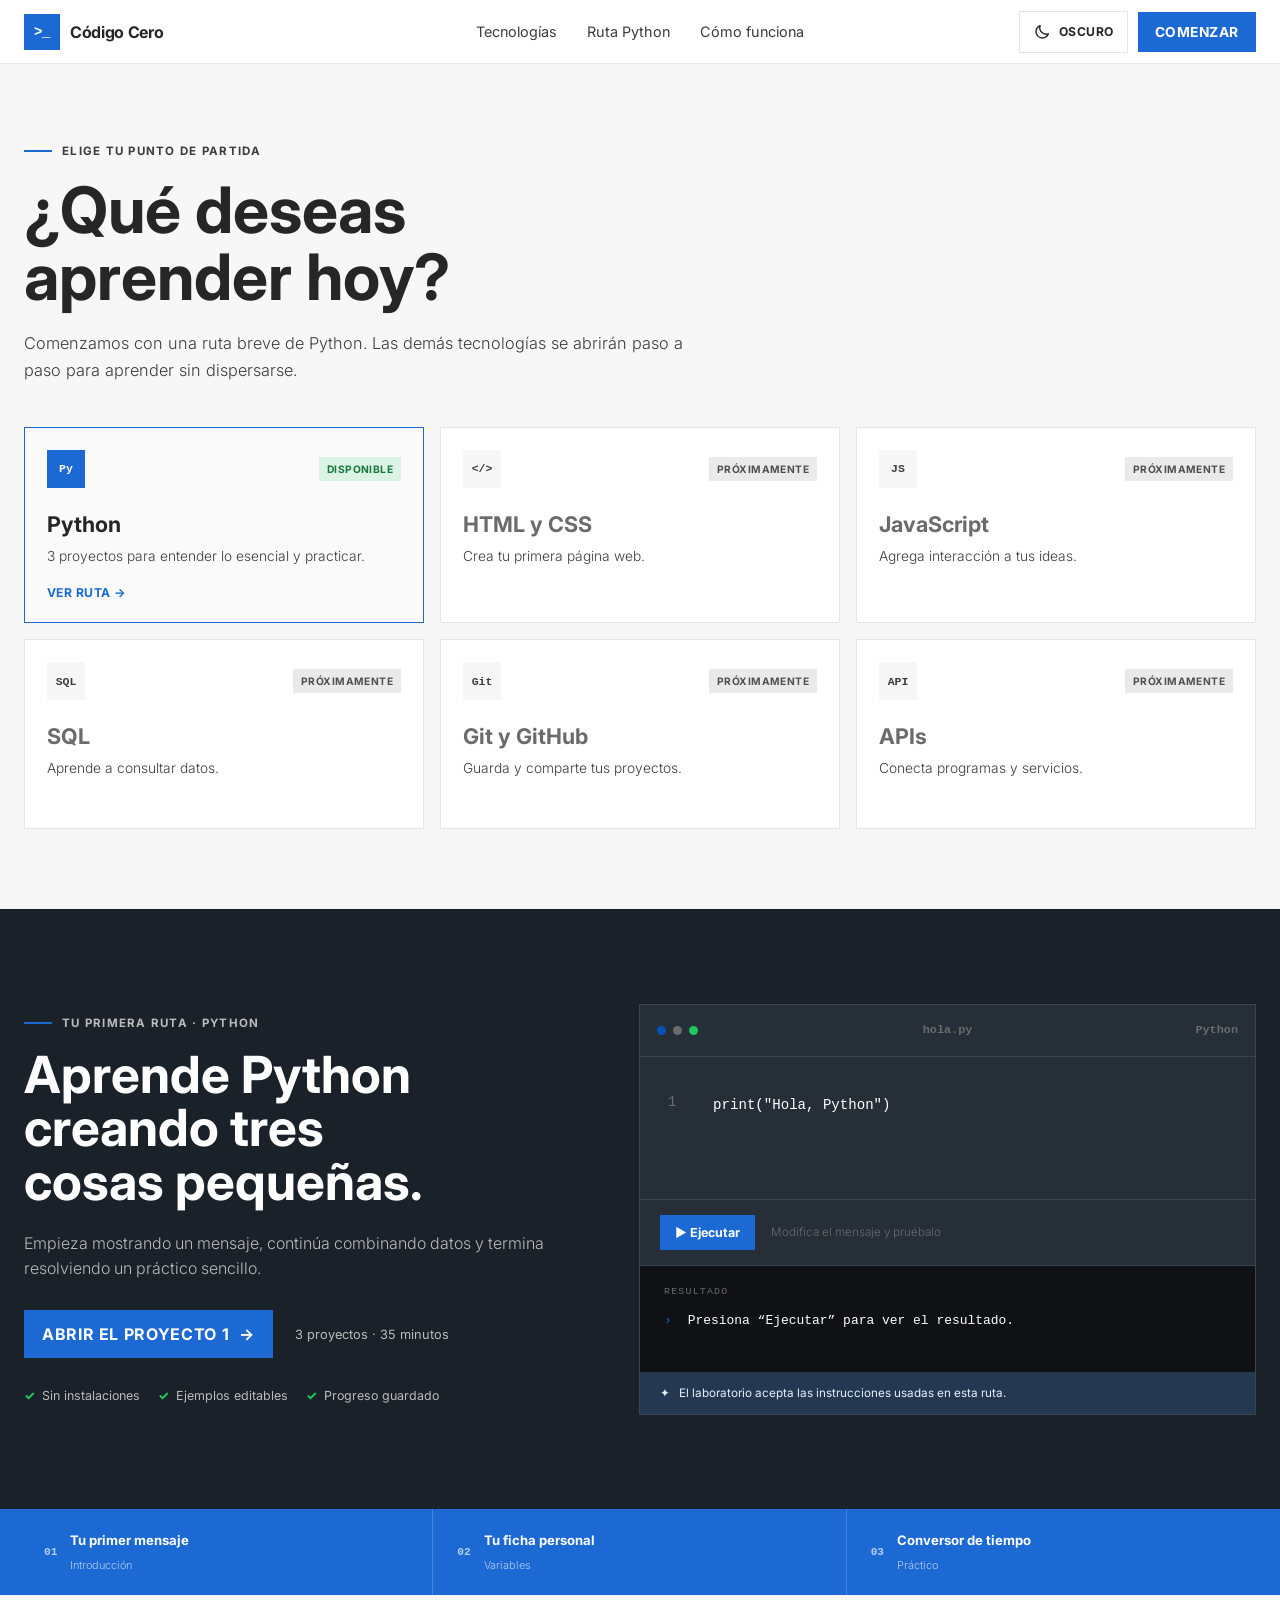
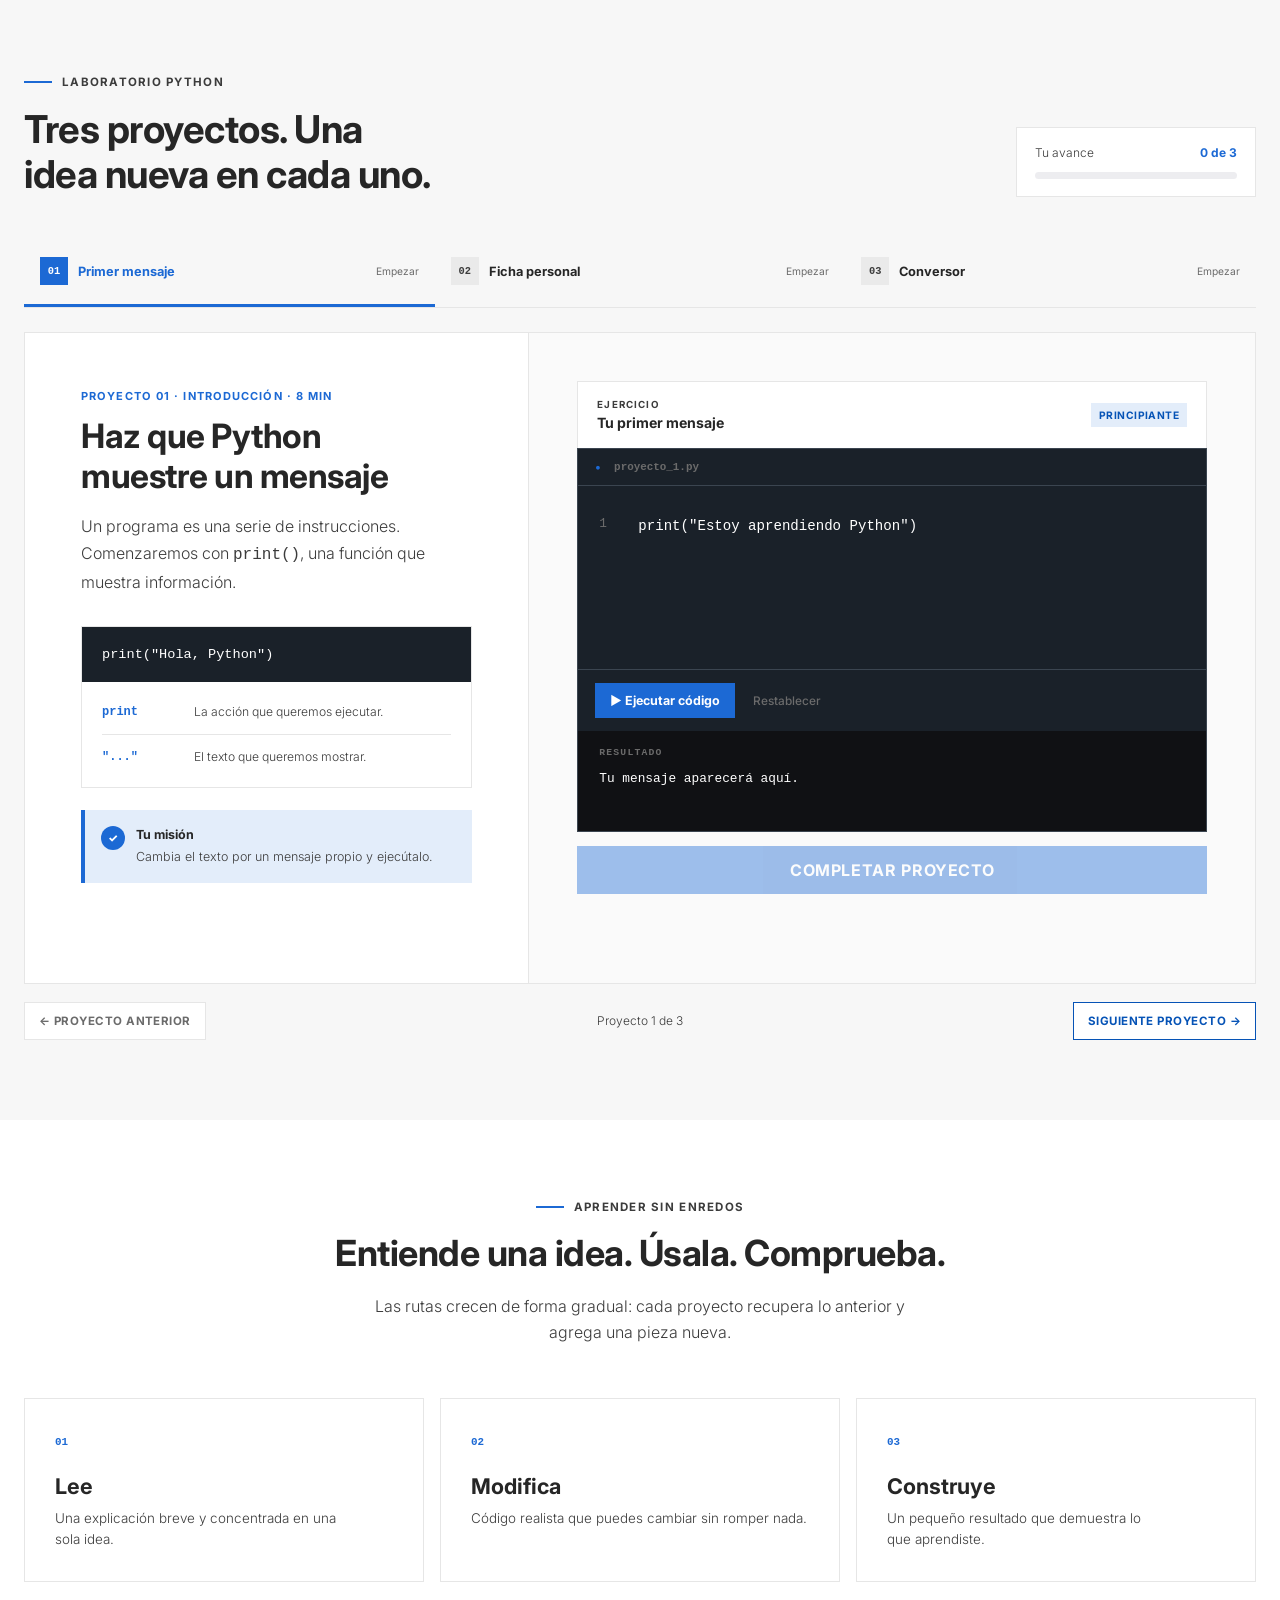
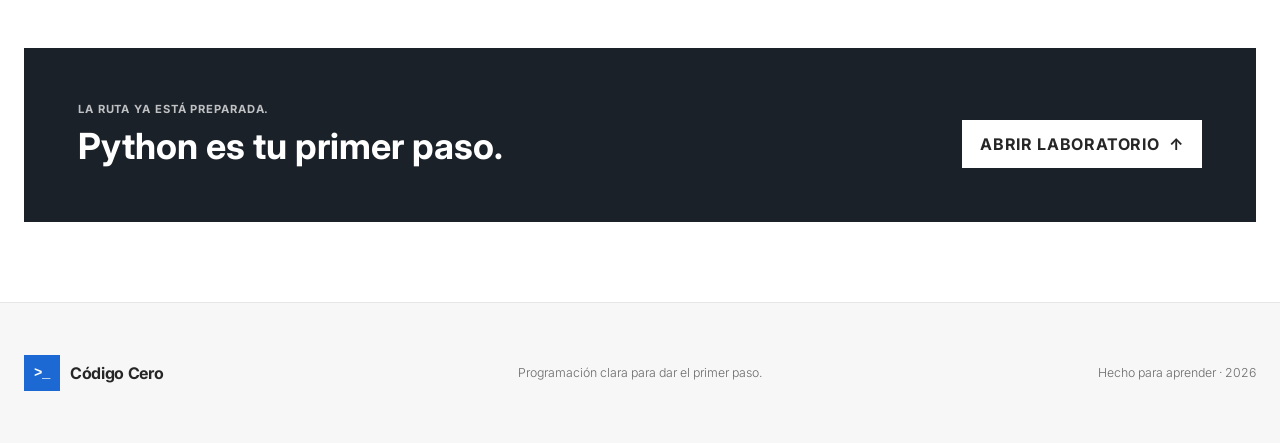
==== commit 98a10684: "Renueva diseño y agrega modo oscuro" ====
--- a/index.html
+++ b/index.html
@@ -4,24 +4,38 @@
   <meta charset="utf-8">
   <meta name="viewport" content="width=device-width, initial-scale=1">
   <meta name="description" content="Elige qué aprender y comienza con tres mini proyectos de Python para entender sus fundamentos y practicar en el navegador.">
-  <meta name="theme-color" content="#7132f5">
+  <meta name="theme-color" content="#1c69d4">
   <meta property="og:type" content="website">
   <meta property="og:locale" content="es_CL">
   <meta property="og:url" content="https://www.intenta.cl/">
   <meta property="og:title" content="Código Cero — Aprende programación creando">
   <meta property="og:description" content="Elige una tecnología y empieza con tres mini proyectos de Python.">
-  <meta property="og:image" content="https://www.intenta.cl/og.png">
-  <meta property="og:image:alt" content="Código Cero: tu primer programa empieza con una línea.">
-  <meta property="og:image:width" content="1536">
-  <meta property="og:image:height" content="1024">
+  <meta property="og:image" content="https://www.intenta.cl/og.png?v=20260902-bmw">
+  <meta property="og:image:alt" content="Código Cero — Aprende programación creando.">
+  <meta property="og:image:width" content="1731">
+  <meta property="og:image:height" content="909">
   <meta name="twitter:card" content="summary_large_image">
   <meta name="twitter:title" content="Código Cero — Aprende programación creando">
   <meta name="twitter:description" content="Elige una tecnología y empieza con tres mini proyectos de Python.">
-  <meta name="twitter:image" content="https://www.intenta.cl/og.png">
-  <meta name="twitter:image:alt" content="Código Cero: tu primer programa empieza con una línea.">
+  <meta name="twitter:image" content="https://www.intenta.cl/og.png?v=20260902-bmw">
+  <meta name="twitter:image:alt" content="Código Cero — Aprende programación creando.">
   <title>Código Cero — Aprende programación creando</title>
-  <link rel="icon" href="favicon.svg" type="image/svg+xml">
-  <link rel="stylesheet" href="styles.css">
+  <script>
+    (() => {
+      const preferred = window.matchMedia("(prefers-color-scheme: dark)").matches ? "dark" : "light";
+      try {
+        const saved = localStorage.getItem("codigo-cero.theme");
+        document.documentElement.dataset.theme = saved === "dark" || saved === "light" ? saved : preferred;
+      } catch {
+        document.documentElement.dataset.theme = preferred;
+      }
+    })();
+  </script>
+  <link rel="preconnect" href="https://fonts.googleapis.com">
+  <link rel="preconnect" href="https://fonts.gstatic.com" crossorigin>
+  <link href="https://fonts.googleapis.com/css2?family=Inter:wght@300;400;700&display=swap" rel="stylesheet">
+  <link rel="icon" href="favicon.svg?v=20260902-bmw1" type="image/svg+xml">
+  <link rel="stylesheet" href="styles.css?v=20260902-bmw-dark2">
 </head>
 <body>
   <a class="skip-link" href="#contenido">Saltar al contenido</a>
@@ -36,7 +50,14 @@
       <a href="#ruta">Ruta Python</a>
       <a href="#metodo">Cómo funciona</a>
     </nav>
-    <a class="header-cta" href="#proyectos">Comenzar</a>
+    <div class="header-actions">
+      <button class="theme-toggle" id="theme-toggle" type="button" aria-pressed="false" aria-label="Activar modo oscuro">
+        <svg class="theme-icon theme-icon-moon" aria-hidden="true" viewBox="0 0 24 24"><path d="M20.5 14.4A8.5 8.5 0 0 1 9.6 3.5a8.5 8.5 0 1 0 10.9 10.9Z"/></svg>
+        <svg class="theme-icon theme-icon-sun" aria-hidden="true" viewBox="0 0 24 24"><circle cx="12" cy="12" r="4"/><path d="M12 2v2M12 20v2M4.93 4.93l1.42 1.42M17.66 17.66l1.41 1.41M2 12h2M20 12h2M4.93 19.07l1.42-1.41M17.66 6.34l1.41-1.41"/></svg>
+        <span id="theme-toggle-label">Oscuro</span>
+      </button>
+      <a class="header-cta" href="#proyectos">Comenzar</a>
+    </div>
   </header>
 
   <main id="contenido">
@@ -259,6 +280,6 @@
     </div>
   </footer>
 
-  <script src="script.js"></script>
+  <script src="script.js?v=20260902-bmw-dark2"></script>
 </body>
 </html>
--- a/styles.css
+++ b/styles.css
@@ -1,23 +1,83 @@
 :root {
-  --ink: #101114;
-  --ink-deep: #17141f;
-  --ink-soft: #686b82;
-  --purple: #7132f5;
-  --purple-dark: #5741d8;
-  --purple-deep: #5b1ecf;
-  --purple-soft: rgba(133, 91, 251, .16);
-  --neutral: #9497a9;
-  --neutral-soft: rgba(148, 151, 169, .08);
-  --line: #dedee5;
-  --success: #149e61;
-  --success-dark: #026b3f;
-  --success-soft: rgba(20, 158, 97, .16);
+  color-scheme: light;
+  --ink: #262626;
+  --ink-deep: #1a2129;
+  --ink-soft: #3c3c3c;
+  --purple: #1c69d4;
+  --purple-dark: #0653b6;
+  --purple-deep: #1a2129;
+  --purple-soft: rgba(28, 105, 212, .12);
+  --action: #1c69d4;
+  --action-hover: #0653b6;
+  --neutral: #6b6b6b;
+  --neutral-soft: #f7f7f7;
+  --line: #e6e6e6;
+  --success: #22c55e;
+  --success-dark: #16783a;
+  --success-soft: rgba(34, 197, 94, .14);
+  --success-fill: #16783a;
   --surface: #ffffff;
-  --surface-muted: #f8f8fb;
-  --code: #17141f;
-  --code-line: #34303f;
-  --shadow: 0 4px 24px rgba(0, 0, 0, .03);
-  --content: 1180px;
+  --surface-muted: #f7f7f7;
+  --card: #ffffff;
+  --card-muted: #fafafa;
+  --header-bg: rgba(255, 255, 255, .96);
+  --tag-bg: #eaeaea;
+  --tag-text: #4f4f4f;
+  --hero-bg: #1a2129;
+  --code-elevated: #262e38;
+  --console-bg: #101114;
+  --on-dark: #ffffff;
+  --on-dark-muted: #bbbbbb;
+  --button-light-bg: #ffffff;
+  --button-light-hover: #eaeaea;
+  --button-light-text: #262626;
+  --on-accent: #ffffff;
+  --progress-bg: rgba(104, 107, 130, .12);
+  --accent-divider: rgba(255, 255, 255, .18);
+  --accent-hover: rgba(255, 255, 255, .08);
+  --accent-muted: rgba(255, 255, 255, .68);
+  --code: #1a2129;
+  --code-line: #3b4550;
+  --shadow: none;
+  --content: 1440px;
+}
+
+:root[data-theme="dark"] {
+  color-scheme: dark;
+  --ink: #f5f7fa;
+  --ink-deep: #0f151c;
+  --ink-soft: #c6ced7;
+  --purple: #5794e8;
+  --purple-dark: #76aaf0;
+  --purple-deep: #0f151c;
+  --purple-soft: rgba(87, 148, 232, .18);
+  --action: #1c69d4;
+  --action-hover: #2f7bdc;
+  --neutral: #9aa5b1;
+  --neutral-soft: #27303a;
+  --line: #3a444f;
+  --success: #34d17a;
+  --success-dark: #7ce6aa;
+  --success-soft: rgba(52, 209, 122, .15);
+  --success-fill: #16783a;
+  --surface: #151a20;
+  --surface-muted: #1c232b;
+  --card: #222a33;
+  --card-muted: #1a2027;
+  --header-bg: rgba(21, 26, 32, .96);
+  --tag-bg: #303944;
+  --tag-text: #e1e6eb;
+  --hero-bg: #0f151c;
+  --code-elevated: #222b34;
+  --console-bg: #0a0f14;
+  --on-dark: #f8fafc;
+  --on-dark-muted: #b7c0ca;
+  --button-light-bg: #f5f7f9;
+  --button-light-hover: #dfe4e9;
+  --button-light-text: #20252b;
+  --progress-bg: #313b46;
+  --code: #111820;
+  --code-line: #3e4a56;
 }
 
 * { box-sizing: border-box; }
@@ -29,8 +89,10 @@
   margin: 0;
   background: var(--surface);
   color: var(--ink);
-  font-family: "Kraken-Product", "Helvetica Neue", Helvetica, Arial, sans-serif;
+  font-family: Inter, system-ui, -apple-system, BlinkMacSystemFont, "Segoe UI", Roboto, sans-serif;
+  font-weight: 300;
   -webkit-font-smoothing: antialiased;
+  transition: background-color .2s ease, color .2s ease;
 }
 
 button, textarea { font: inherit; }
@@ -38,7 +100,9 @@
 a { color: inherit; }
 p { text-wrap: pretty; }
 h1, h2, h3, h4 {
-  font-family: "Kraken-Brand", "IBM Plex Sans", Helvetica, Arial, sans-serif;
+  font-family: Inter, system-ui, -apple-system, BlinkMacSystemFont, "Segoe UI", Roboto, sans-serif;
+  font-weight: 700;
+  letter-spacing: 0;
   text-wrap: balance;
 }
 
@@ -60,8 +124,8 @@
   left: 12px;
   z-index: 300;
   padding: 11px 16px;
-  border-radius: 10px;
-  background: var(--purple);
+  border-radius: 0;
+  background: var(--action);
   color: #fff;
   font-weight: 700;
   transform: translateY(-150%);
@@ -73,15 +137,16 @@
   position: sticky;
   top: 0;
   z-index: 100;
-  width: min(var(--content), calc(100% - 40px));
-  min-height: 76px;
+  width: 100%;
+  min-height: 64px;
   margin: 0 auto;
+  padding: 0 max(24px, calc((100% - var(--content)) / 2));
   display: grid;
   grid-template-columns: 1fr auto 1fr;
   align-items: center;
   gap: 28px;
   border-bottom: 1px solid var(--line);
-  background: rgba(255, 255, 255, .96);
+  background: var(--header-bg);
   backdrop-filter: blur(14px);
 }
 
@@ -100,29 +165,60 @@
   place-items: center;
   width: 36px;
   height: 36px;
-  border-radius: 10px;
-  background: var(--purple);
+  border-radius: 0;
+  background: var(--action);
   color: #fff;
   font: 700 14px/1 "Cascadia Code", Consolas, monospace;
 }
 
 nav { display: flex; gap: 30px; }
-nav a { color: var(--ink-soft); text-decoration: none; font-size: .9rem; font-weight: 600; }
+nav a { color: var(--ink-soft); text-decoration: none; font-size: .9rem; font-weight: 400; }
 nav a:hover { color: var(--purple); }
+
+.header-actions {
+  justify-self: end;
+  display: flex;
+  align-items: center;
+  gap: 10px;
+}
+
+.theme-toggle {
+  min-height: 42px;
+  padding: 0 13px;
+  display: inline-flex;
+  align-items: center;
+  gap: 8px;
+  border: 1px solid var(--line);
+  background: transparent;
+  color: var(--ink);
+  cursor: pointer;
+  font-size: .76rem;
+  font-weight: 700;
+  letter-spacing: .04em;
+  text-transform: uppercase;
+}
+
+.theme-toggle:hover { background: var(--neutral-soft); }
+.theme-icon { width: 18px; height: 18px; fill: none; stroke: currentColor; stroke-linecap: round; stroke-linejoin: round; stroke-width: 1.8; }
+.theme-icon-sun { display: none; }
+:root[data-theme="dark"] .theme-icon-moon { display: none; }
+:root[data-theme="dark"] .theme-icon-sun { display: block; }
 
 .header-cta {
   justify-self: end;
   padding: 11px 16px;
-  border: 1px solid var(--purple);
-  border-radius: 12px;
-  background: var(--purple);
+  border: 1px solid var(--action);
+  border-radius: 0;
+  background: var(--action);
   color: #fff;
   text-decoration: none;
   font-size: .86rem;
-  font-weight: 600;
-}
-
-.header-cta:hover { border-color: var(--purple-dark); background: var(--purple-dark); }
+  font-weight: 700;
+  letter-spacing: .04em;
+  text-transform: uppercase;
+}
+
+.header-cta:hover { border-color: var(--action-hover); background: var(--action-hover); }
 
 .eyebrow {
   margin: 0 0 18px;
@@ -139,12 +235,12 @@
 .eyebrow span { width: 28px; height: 2px; background: var(--purple); }
 
 .learning-menu {
-  padding: 72px max(20px, calc((100% - var(--content)) / 2)) 84px;
+  padding: 80px max(24px, calc((100% - var(--content)) / 2));
   background: var(--surface-muted);
 }
 
 .learning-intro { max-width: 740px; }
-.learning-intro h1 { margin: 0; font-size: clamp(2.55rem, 5vw, 3.65rem); line-height: 1.08; letter-spacing: -1px; }
+.learning-intro h1 { margin: 0; font-size: clamp(2.75rem, 5vw, 4rem); line-height: 1.05; letter-spacing: 0; }
 .learning-intro > p:last-child { max-width: 660px; margin: 20px 0 0; color: var(--ink-soft); font-size: 1.02rem; line-height: 1.62; }
 
 .technology-grid { margin-top: 44px; display: grid; grid-template-columns: repeat(3, 1fr); gap: 16px; }
@@ -153,16 +249,16 @@
   min-height: 190px;
   padding: 22px;
   border: 1px solid var(--line);
-  border-radius: 16px;
-  background: #fff;
+  border-radius: 0;
+  background: var(--card-muted);
   color: var(--ink);
   text-decoration: none;
-  transition: transform .2s ease, box-shadow .2s ease, border-color .2s ease;
-}
-
-.technology-card.is-available { border-color: var(--purple); box-shadow: var(--shadow); }
-.technology-card.is-available:hover { transform: translateY(-2px); box-shadow: 0 8px 28px rgba(113, 50, 245, .12); }
-.technology-card.is-locked { background: rgba(255, 255, 255, .68); }
+  transition: background-color .2s ease, border-color .2s ease;
+}
+
+.technology-card.is-available { border-color: var(--purple); box-shadow: none; }
+.technology-card.is-available:hover { border-color: var(--purple-dark); transform: none; box-shadow: none; }
+.technology-card.is-locked { background: var(--card); color: var(--neutral); }
 .technology-top { display: flex; align-items: center; justify-content: space-between; gap: 12px; }
 
 .technology-icon {
@@ -171,35 +267,38 @@
   min-width: 38px;
   height: 38px;
   padding: 0 8px;
-  border-radius: 10px;
+  border-radius: 0;
   background: var(--neutral-soft);
   color: var(--ink-soft);
   font: 700 .72rem/1 "Cascadia Code", Consolas, monospace;
 }
 
-.is-available .technology-icon { background: var(--purple); color: #fff; }
+.is-available .technology-icon { background: var(--action); color: var(--on-accent); }
 .technology-card h2 { margin: 24px 0 8px; font-size: 1.35rem; line-height: 1.2; }
 .technology-card p { margin: 0; color: var(--ink-soft); font-size: .86rem; line-height: 1.55; }
-.technology-card strong { display: block; margin-top: 18px; color: var(--purple); font-size: .8rem; }
-
-.status { padding: 6px 8px; border-radius: 8px; background: rgba(104, 107, 130, .12); color: #484b5e; font-size: .67rem; font-weight: 600; }
+.technology-card strong { display: block; margin-top: 18px; color: var(--purple); font-size: .76rem; letter-spacing: .04em; text-transform: uppercase; }
+
+.status { padding: 6px 8px; border-radius: 0; background: var(--tag-bg); color: var(--tag-text); font-size: .64rem; font-weight: 700; letter-spacing: .04em; text-transform: uppercase; }
 .status-open { background: var(--success-soft); color: var(--success-dark); }
 
 .python-hero {
-  width: min(var(--content), calc(100% - 40px));
+  width: 100%;
   min-height: 600px;
-  margin: 0 auto;
-  padding: 76px 0;
+  margin: 0;
+  padding: 80px max(24px, calc((100% - var(--content)) / 2));
   display: grid;
   grid-template-columns: .92fr 1.08fr;
   align-items: center;
-  gap: clamp(48px, 7vw, 88px);
-}
-
-.python-hero h2 { max-width: 620px; margin: 0; font-size: clamp(2.4rem, 4vw, 3rem); line-height: 1.08; letter-spacing: -1px; }
-.hero-lead { max-width: 590px; margin: 22px 0 0; color: var(--ink-soft); font-size: 1.03rem; line-height: 1.65; }
+  gap: clamp(48px, 7vw, 96px);
+  background: var(--hero-bg);
+  color: var(--on-dark);
+}
+
+.python-hero h2 { max-width: 680px; margin: 0; font-size: clamp(2.65rem, 4vw, 4rem); line-height: 1.05; letter-spacing: 0; }
+.python-hero .eyebrow, .python-hero .hero-lead, .python-hero .route-duration, .python-hero .hero-notes { color: var(--on-dark-muted); }
+.hero-lead { max-width: 590px; margin: 22px 0 0; color: var(--ink-soft); font-size: 1rem; line-height: 1.55; }
 .hero-actions { margin-top: 30px; display: flex; align-items: center; gap: 22px; }
-.route-duration { color: var(--ink-soft); font-size: .8rem; font-weight: 600; }
+.route-duration { color: var(--ink-soft); font-size: .8rem; font-weight: 400; }
 
 .button {
   min-height: 48px;
@@ -209,20 +308,22 @@
   justify-content: center;
   gap: 10px;
   border: 0;
-  border-radius: 12px;
+  border-radius: 0;
   cursor: pointer;
   text-decoration: none;
-  font-weight: 600;
+  font-weight: 700;
+  letter-spacing: .04em;
+  text-transform: uppercase;
   transition: background-color .2s ease, box-shadow .2s ease, transform .2s ease;
 }
 
-.button-primary { background: var(--purple); color: #fff; box-shadow: var(--shadow); }
-.button-primary:hover { background: var(--purple-dark); transform: translateY(-1px); box-shadow: 0 6px 24px rgba(113, 50, 245, .18); }
-
-.hero-notes { margin: 30px 0 0; padding: 0; display: flex; flex-wrap: wrap; gap: 9px 18px; list-style: none; color: var(--ink-soft); font-size: .78rem; font-weight: 500; }
+.button-primary { background: var(--action); color: var(--on-accent); box-shadow: none; }
+.button-primary:hover { background: var(--action-hover); transform: none; box-shadow: none; }
+
+.hero-notes { margin: 30px 0 0; padding: 0; display: flex; flex-wrap: wrap; gap: 9px 18px; list-style: none; color: var(--ink-soft); font-size: .78rem; font-weight: 400; }
 .hero-notes li::before { content: "✓"; margin-right: 7px; color: var(--success); font-weight: 800; }
 
-.code-demo { overflow: hidden; border: 1px solid var(--line); border-radius: 16px; background: var(--code); color: #fff; box-shadow: 0 18px 44px rgba(16, 17, 20, .09); }
+.code-demo { overflow: hidden; border: 1px solid var(--code-line); border-radius: 0; background: var(--code-elevated); color: var(--on-dark); box-shadow: none; }
 .window-bar { min-height: 52px; padding: 0 17px; display: grid; grid-template-columns: 1fr auto 1fr; align-items: center; border-bottom: 1px solid var(--code-line); color: var(--neutral); font: 600 .74rem/1 "Cascadia Code", Consolas, monospace; }
 .window-dots { display: flex; gap: 7px; }
 .window-dots i { width: 9px; height: 9px; border-radius: 50%; background: #686b82; }
@@ -233,46 +334,46 @@
 .editor-wrap { min-height: 142px; padding: 34px 28px; display: grid; grid-template-columns: 28px 1fr; gap: 15px; }
 .line-number { color: var(--neutral); font: 500 .86rem/1.8 "Cascadia Code", Consolas, monospace; }
 
-textarea { width: 100%; resize: none; border: 0; outline: 0; background: transparent; color: #fff; font: 500 .88rem/1.8 "Cascadia Code", Consolas, monospace; caret-color: #fff; tab-size: 2; }
+textarea { width: 100%; resize: none; border: 0; outline: 0; background: transparent; color: var(--on-dark); font: 500 .88rem/1.8 "Cascadia Code", Consolas, monospace; caret-color: var(--on-dark); tab-size: 2; }
 
 .demo-controls { padding: 15px 20px; display: flex; align-items: center; gap: 16px; border-top: 1px solid var(--code-line); border-bottom: 1px solid var(--code-line); color: var(--neutral); font-size: .73rem; }
-.run-button { padding: 10px 15px; border: 0; border-radius: 12px; background: var(--purple); color: #fff; cursor: pointer; font-size: .78rem; font-weight: 600; }
-.run-button:hover { background: var(--purple-dark); }
+.run-button { padding: 10px 15px; border: 0; border-radius: 0; background: var(--action); color: var(--on-accent); cursor: pointer; font-size: .78rem; font-weight: 700; }
+.run-button:hover { background: var(--action-hover); }
 .run-button:active { transform: translateY(1px); }
-.console { min-height: 106px; padding: 18px 24px; background: #101114; font: 500 .81rem/1.6 "Cascadia Code", Consolas, monospace; }
+.console { min-height: 106px; padding: 18px 24px; background: var(--console-bg); font: 500 .81rem/1.6 "Cascadia Code", Consolas, monospace; }
 .console-label { margin-bottom: 11px; color: var(--neutral); font-size: .62rem; letter-spacing: .12em; }
-#hero-output { color: #fff; }
+#hero-output { color: var(--on-dark); }
 #hero-output span { color: var(--purple); margin-right: 8px; }
 #hero-output.is-error { color: var(--neutral); }
-.demo-tip { padding: 14px 20px; background: var(--purple-soft); color: #d8ccff; font-size: .73rem; font-weight: 500; }
+.demo-tip { padding: 14px 20px; background: rgba(28, 105, 212, .16); color: #e8f1ff; font-size: .73rem; font-weight: 400; }
 .demo-tip span { margin-right: 6px; }
 
-.route-strip { padding: 0 max(20px, calc((100% - var(--content)) / 2)); display: grid; grid-template-columns: repeat(3, 1fr); background: var(--purple); }
-.route-strip button { min-height: 86px; padding: 18px 24px; display: grid; grid-template-columns: auto 1fr; grid-template-rows: auto auto; align-items: center; column-gap: 13px; border: 0; border-right: 1px solid rgba(255, 255, 255, .18); background: transparent; color: #fff; cursor: pointer; text-align: left; }
+.route-strip { padding: 0 max(20px, calc((100% - var(--content)) / 2)); display: grid; grid-template-columns: repeat(3, 1fr); background: var(--action); }
+.route-strip button { min-height: 86px; padding: 18px 24px; display: grid; grid-template-columns: auto 1fr; grid-template-rows: auto auto; align-items: center; column-gap: 13px; border: 0; border-right: 1px solid var(--accent-divider); background: transparent; color: var(--on-accent); cursor: pointer; text-align: left; }
 .route-strip button:last-child { border-right: 0; }
-.route-strip button:hover { background: rgba(255, 255, 255, .08); }
-.route-strip strong { grid-row: 1 / 3; color: rgba(255, 255, 255, .65); font: 700 .7rem/1 "Cascadia Code", monospace; }
-.route-strip span { font-size: .82rem; font-weight: 600; }
-.route-strip small { color: rgba(255, 255, 255, .68); font-size: .68rem; }
-
-.projects-section { padding: 100px max(20px, calc((100% - var(--content)) / 2)); background: var(--surface-muted); }
+.route-strip button:hover { background: var(--accent-hover); }
+.route-strip strong { grid-row: 1 / 3; color: var(--accent-muted); font: 700 .7rem/1 "Cascadia Code", monospace; }
+.route-strip span { font-size: .82rem; font-weight: 700; }
+.route-strip small { color: var(--accent-muted); font-size: .68rem; }
+
+.projects-section { padding: 80px max(24px, calc((100% - var(--content)) / 2)); background: var(--surface-muted); }
 .projects-heading { display: grid; grid-template-columns: 1fr 240px; align-items: end; gap: 50px; }
 .projects-heading h2 { max-width: 680px; margin: 0; font-size: clamp(2rem, 3vw, 2.5rem); line-height: 1.16; letter-spacing: -.5px; }
-.route-progress { padding: 17px 18px; border: 1px solid var(--line); border-radius: 12px; background: #fff; }
+.route-progress { padding: 17px 18px; border: 1px solid var(--line); border-radius: 0; background: var(--card); }
 .route-progress > div:first-child { display: flex; justify-content: space-between; color: var(--ink-soft); font-size: .75rem; }
 .route-progress strong { color: var(--purple); }
-.progress-track { height: 7px; margin-top: 12px; overflow: hidden; border-radius: 999px; background: rgba(104, 107, 130, .12); }
+.progress-track { height: 7px; margin-top: 12px; overflow: hidden; border-radius: 999px; background: var(--progress-bg); }
 .progress-track span { display: block; width: 0; height: 100%; border-radius: inherit; background: var(--purple); transition: width .35s ease; }
 
-.project-tabs { margin-top: 42px; display: grid; grid-template-columns: repeat(3, 1fr); gap: 10px; }
-.project-tabs button { min-height: 64px; padding: 12px 14px; display: grid; grid-template-columns: auto 1fr auto; align-items: center; gap: 10px; border: 1px solid var(--line); border-radius: 12px; background: #fff; cursor: pointer; text-align: left; font-size: .8rem; font-weight: 600; }
-.project-tabs button > span { display: grid; place-items: center; width: 28px; height: 28px; border-radius: 8px; background: var(--neutral-soft); color: var(--ink-soft); font: 700 .65rem/1 "Cascadia Code", monospace; }
-.project-tabs button i { color: var(--neutral); font-size: .64rem; font-style: normal; font-weight: 500; }
-.project-tabs button[aria-selected="true"] { border-color: var(--purple); color: var(--purple); box-shadow: var(--shadow); }
-.project-tabs button[aria-selected="true"] > span { background: var(--purple); color: #fff; }
+.project-tabs { margin-top: 42px; display: grid; grid-template-columns: repeat(3, 1fr); gap: 0; border-bottom: 1px solid var(--line); }
+.project-tabs button { min-height: 68px; padding: 12px 16px; display: grid; grid-template-columns: auto 1fr auto; align-items: center; gap: 10px; border: 0; border-bottom: 3px solid transparent; border-radius: 0; background: transparent; cursor: pointer; text-align: left; font-size: .8rem; font-weight: 700; }
+.project-tabs button > span { display: grid; place-items: center; width: 28px; height: 28px; border-radius: 0; background: var(--tag-bg); color: var(--ink-soft); font: 700 .65rem/1 "Cascadia Code", monospace; }
+.project-tabs button i { color: var(--neutral); font-size: .64rem; font-style: normal; font-weight: 400; }
+.project-tabs button[aria-selected="true"] { border-color: var(--purple); color: var(--purple); box-shadow: none; }
+.project-tabs button[aria-selected="true"] > span { background: var(--action); color: var(--on-accent); }
 .project-tabs button.is-complete i { color: var(--success-dark); }
 
-.project-shell { margin-top: 16px; overflow: hidden; border: 1px solid var(--line); border-radius: 16px; background: #fff; box-shadow: var(--shadow); }
+.project-shell { margin-top: 24px; overflow: hidden; border: 1px solid var(--line); border-radius: 0; background: var(--card); box-shadow: none; }
 .project-panel { display: grid; grid-template-columns: .82fr 1.18fr; min-height: 650px; }
 .project-lesson { padding: clamp(32px, 5vw, 56px); border-right: 1px solid var(--line); }
 .project-kicker { margin: 0 0 13px; color: var(--purple); font-size: .69rem; font-weight: 700; letter-spacing: .1em; text-transform: uppercase; }
@@ -280,31 +381,31 @@
 .project-lesson > p:not(.project-kicker) { margin: 17px 0 0; color: var(--ink-soft); line-height: 1.68; }
 .project-lesson code, .project-lab code { font-family: "Cascadia Code", Consolas, monospace; }
 
-.concept-card { margin-top: 30px; overflow: hidden; border: 1px solid var(--line); border-radius: 12px; }
-.concept-card > code { display: block; padding: 20px; background: var(--code); color: #fff; font-size: .85rem; }
+.concept-card { margin-top: 30px; overflow: hidden; border: 1px solid var(--line); border-radius: 0; }
+.concept-card > code { display: block; padding: 20px; background: var(--code); color: var(--on-dark); font-size: .85rem; }
 .concept-card dl { margin: 0; padding: 8px 20px; }
 .concept-card dl > div { padding: 13px 0; display: grid; grid-template-columns: 80px 1fr; gap: 12px; border-bottom: 1px solid var(--line); }
 .concept-card dl > div:last-child { border-bottom: 0; }
-.concept-card dt { color: var(--purple); font-size: .75rem; font-weight: 600; }
+.concept-card dt { color: var(--purple); font-size: .75rem; font-weight: 700; }
 .concept-card dd { margin: 0; color: var(--ink-soft); font-size: .76rem; line-height: 1.5; }
 .compact-formula { padding: 20px; display: grid; grid-template-columns: 1fr 1fr; gap: 10px; background: var(--neutral-soft); }
-.compact-formula > code { padding: 13px; border-radius: 8px; background: var(--code); text-align: center; }
+.compact-formula > code { padding: 13px; border-radius: 0; background: var(--code); text-align: center; }
 .compact-formula p { grid-column: 1 / -1; margin: 5px 0 0; color: var(--ink-soft); font-size: .76rem; }
 
-.project-goal { margin-top: 22px; padding: 16px; display: flex; align-items: flex-start; gap: 11px; border-radius: 10px; background: var(--purple-soft); }
-.project-goal > span { display: grid; place-items: center; flex: 0 0 24px; width: 24px; height: 24px; border-radius: 50%; background: var(--purple); color: #fff; font-size: .7rem; font-weight: 800; }
+.project-goal { margin-top: 22px; padding: 16px; display: flex; align-items: flex-start; gap: 11px; border-left: 4px solid var(--purple); border-radius: 0; background: var(--purple-soft); }
+.project-goal > span { display: grid; place-items: center; flex: 0 0 24px; width: 24px; height: 24px; border-radius: 50%; background: var(--action); color: var(--on-accent); font-size: .7rem; font-weight: 800; }
 .project-goal p, .project-goal strong { display: block; margin: 0; }
 .project-goal p { color: var(--ink-soft); font-size: .78rem; line-height: 1.5; }
 .project-goal strong { margin-bottom: 3px; color: var(--ink); }
 
-.project-lab { padding: clamp(30px, 4vw, 48px); background: #fcfcfe; }
-.lab-heading { padding: 17px 19px; display: flex; align-items: center; justify-content: space-between; gap: 16px; border: 1px solid var(--line); border-bottom: 0; border-radius: 12px 12px 0 0; background: #fff; }
+.project-lab { padding: clamp(30px, 4vw, 48px); background: var(--card-muted); }
+.lab-heading { padding: 17px 19px; display: flex; align-items: center; justify-content: space-between; gap: 16px; border: 1px solid var(--line); border-bottom: 0; border-radius: 0; background: var(--card); }
 .lab-heading > div > span, .lab-heading strong { display: block; }
 .lab-heading > div > span { margin-bottom: 4px; color: var(--ink-soft); font-size: .61rem; font-weight: 700; letter-spacing: .12em; }
 .lab-heading strong { font-size: .88rem; }
-.difficulty { padding: 6px 8px; border-radius: 8px; background: var(--purple-soft); color: var(--purple-dark); font-size: .66rem; font-weight: 600; }
-
-.lab-editor { overflow: hidden; border: 1px solid var(--code-line); border-radius: 0 0 12px 12px; background: var(--code); color: #fff; }
+.difficulty { padding: 6px 8px; border-radius: 0; background: var(--purple-soft); color: var(--purple-dark); font-size: .64rem; font-weight: 700; letter-spacing: .04em; text-transform: uppercase; }
+
+.lab-editor { overflow: hidden; border: 1px solid var(--code-line); border-radius: 0; background: var(--code); color: var(--on-dark); }
 .lab-file { padding: 13px 17px; border-bottom: 1px solid var(--code-line); color: var(--neutral); font: 600 .68rem/1 "Cascadia Code", monospace; }
 .lab-file span { color: var(--purple); margin-right: 7px; font-size: .55rem; }
 .code-input { min-height: 150px; padding: 26px 21px; display: grid; grid-template-columns: 26px 1fr; gap: 11px; }
@@ -312,54 +413,54 @@
 .code-input textarea { min-height: 92px; }
 .lab-actions { padding: 13px 17px; display: flex; align-items: center; gap: 12px; border-top: 1px solid var(--code-line); }
 .reset-button { border: 0; background: transparent; color: var(--neutral); cursor: pointer; font-size: .74rem; font-weight: 500; }
-.reset-button:hover { color: #fff; }
-.lab-console { min-height: 100px; padding: 17px 21px; background: #101114; }
+.reset-button:hover { color: var(--on-dark); }
+.lab-console { min-height: 100px; padding: 17px 21px; background: var(--console-bg); }
 .lab-console > span { display: block; margin-bottom: 11px; color: var(--neutral); font: 700 .61rem/1 "Cascadia Code", monospace; letter-spacing: .12em; }
-.lab-console > div { color: #fff; font: 500 .8rem/1.6 "Cascadia Code", Consolas, monospace; white-space: pre-wrap; }
+.lab-console > div { color: var(--on-dark); font: 500 .8rem/1.6 "Cascadia Code", Consolas, monospace; white-space: pre-wrap; }
 .lab-console > div.is-error { color: var(--neutral); }
 
-.lab-success { margin-top: 14px; padding: 14px 16px; display: flex; align-items: center; gap: 11px; border-radius: 10px; background: var(--success-soft); color: var(--success-dark); }
-.lab-success > span { display: grid; place-items: center; flex: 0 0 26px; width: 26px; height: 26px; border-radius: 50%; background: var(--success); color: #fff; font-weight: 800; }
+.lab-success { margin-top: 14px; padding: 14px 16px; display: flex; align-items: center; gap: 11px; border-radius: 0; background: var(--success-soft); color: var(--success-dark); }
+.lab-success > span { display: grid; place-items: center; flex: 0 0 26px; width: 26px; height: 26px; border-radius: 50%; background: var(--success-fill); color: var(--on-accent); font-weight: 800; }
 .lab-success strong, .lab-success p { display: block; margin: 0; }
 .lab-success strong { font-size: .8rem; }
 .lab-success p { margin-top: 2px; font-size: .7rem; }
 
-.complete-project { width: 100%; margin-top: 14px; background: var(--purple); color: #fff; }
+.complete-project { width: 100%; margin-top: 14px; background: var(--action); color: var(--on-accent); }
 .complete-project:disabled { cursor: not-allowed; opacity: .42; }
-.complete-project:not(:disabled):hover { background: var(--purple-dark); }
-.complete-project.is-complete { background: var(--success); opacity: 1; }
+.complete-project:not(:disabled):hover { background: var(--action-hover); }
+.complete-project.is-complete { background: var(--success-fill); opacity: 1; }
 
 .project-navigation { margin-top: 18px; display: grid; grid-template-columns: 1fr auto 1fr; align-items: center; gap: 20px; }
 .project-navigation p { margin: 0; color: var(--ink-soft); font-size: .75rem; }
-.nav-project-button { width: max-content; padding: 11px 14px; border: 1px solid var(--purple-dark); border-radius: 12px; background: #fff; color: var(--purple-dark); cursor: pointer; font-size: .76rem; font-weight: 600; }
+.nav-project-button { width: max-content; padding: 11px 14px; border: 1px solid var(--purple-dark); border-radius: 0; background: var(--card); color: var(--purple-dark); cursor: pointer; font-size: .72rem; font-weight: 700; letter-spacing: .04em; text-transform: uppercase; }
 .nav-project-button:last-child { justify-self: end; }
 .nav-project-button:disabled { border-color: var(--line); color: var(--neutral); cursor: not-allowed; }
 
-.python-finish { margin-top: 26px; padding: 28px; display: flex; align-items: center; gap: 18px; border-radius: 16px; background: var(--purple-deep); color: #fff; }
-.python-finish > span { display: grid; place-items: center; flex: 0 0 46px; width: 46px; height: 46px; border-radius: 50%; background: #fff; color: var(--purple); font-size: 1.2rem; font-weight: 800; }
+.python-finish { margin-top: 26px; padding: 28px; display: flex; align-items: center; gap: 18px; border-radius: 0; background: var(--purple-deep); color: var(--on-dark); }
+.python-finish > span { display: grid; place-items: center; flex: 0 0 46px; width: 46px; height: 46px; border-radius: 50%; background: var(--button-light-bg); color: #1c69d4; font-size: 1.2rem; font-weight: 800; }
 .python-finish p, .python-finish h3, .python-finish small { display: block; margin: 0; }
 .python-finish p { color: rgba(255, 255, 255, .7); font-size: .68rem; font-weight: 700; letter-spacing: .1em; text-transform: uppercase; }
 .python-finish h3 { margin-top: 6px; font-size: 1.4rem; }
 .python-finish small { margin-top: 6px; color: rgba(255, 255, 255, .72); line-height: 1.5; }
 
-.method-section { padding: 100px max(20px, calc((100% - var(--content)) / 2)); }
+.method-section { padding: 80px max(24px, calc((100% - var(--content)) / 2)); }
 .section-heading h2 { margin: 0; font-size: clamp(2rem, 3vw, 2.25rem); line-height: 1.2; letter-spacing: -.5px; }
 .centered-heading { max-width: 730px; margin: 0 auto; text-align: center; }
 .centered-heading .eyebrow { justify-content: center; }
 .centered-heading > p:last-child { max-width: 580px; margin: 18px auto 0; color: var(--ink-soft); line-height: 1.65; }
 .method-grid { margin-top: 52px; display: grid; grid-template-columns: repeat(3, 1fr); gap: 16px; }
-.method-grid article { padding: 30px; border: 1px solid var(--line); border-radius: 16px; background: #fff; box-shadow: var(--shadow); }
+.method-grid article { padding: 30px; border: 1px solid var(--line); border-radius: 0; background: var(--card); box-shadow: none; }
 .method-grid span { color: var(--purple); font: 700 .68rem/1 "Cascadia Code", monospace; }
 .method-grid h3 { margin: 24px 0 9px; font-size: 1.35rem; }
 .method-grid p { margin: 0; color: var(--ink-soft); font-size: .84rem; line-height: 1.6; }
 
-.final-cta { margin-top: 66px; padding: clamp(34px, 5vw, 54px); display: flex; align-items: end; justify-content: space-between; gap: 34px; border-radius: 16px; background: var(--purple-deep); color: #fff; }
+.final-cta { margin-top: 66px; padding: clamp(34px, 5vw, 54px); display: flex; align-items: end; justify-content: space-between; gap: 34px; border-radius: 0; background: var(--purple-deep); color: var(--on-dark); }
 .final-cta p { margin: 0 0 9px; color: rgba(255, 255, 255, .72); font-size: .7rem; font-weight: 700; letter-spacing: .08em; text-transform: uppercase; }
 .final-cta h2 { max-width: 650px; margin: 0; font-size: clamp(2rem, 3vw, 2.25rem); line-height: 1.2; }
-.button-light { flex: 0 0 auto; background: #fff; color: var(--ink); box-shadow: var(--shadow); }
-.button-light:hover { transform: translateY(-1px); box-shadow: 0 6px 24px rgba(0, 0, 0, .08); }
-
-footer { padding: 52px max(20px, calc((100% - var(--content)) / 2)); background: var(--ink); color: #fff; }
+.button-light { flex: 0 0 auto; background: var(--button-light-bg); color: var(--button-light-text); box-shadow: none; }
+.button-light:hover { background: var(--button-light-hover); transform: none; box-shadow: none; }
+
+footer { padding: 52px max(24px, calc((100% - var(--content)) / 2)); border-top: 1px solid var(--line); background: var(--surface-muted); color: var(--ink); }
 .footer-inner { display: grid; grid-template-columns: 1fr auto 1fr; align-items: center; gap: 24px; }
 .footer-inner p { margin: 0; color: var(--neutral); font-size: .77rem; }
 .footer-meta { justify-self: end; }
@@ -379,7 +480,7 @@
   nav { display: none; }
   .technology-grid { grid-template-columns: repeat(2, 1fr); }
   .route-strip { grid-template-columns: 1fr; padding: 0; }
-  .route-strip button { border-right: 0; border-bottom: 1px solid rgba(255, 255, 255, .18); }
+  .route-strip button { border-right: 0; border-bottom: 1px solid var(--accent-divider); }
   .route-strip button:last-child { border-bottom: 0; }
   .projects-heading { grid-template-columns: 1fr; gap: 24px; }
   .route-progress { max-width: 300px; }
@@ -391,12 +492,14 @@
 }
 
 @media (max-width: 620px) {
-  .site-header, .python-hero { width: min(100% - 28px, var(--content)); }
+  .site-header { padding-right: 14px; padding-left: 14px; }
   .header-cta { padding: 9px 12px; font-size: .75rem; }
+  .theme-toggle { width: 42px; padding: 0; justify-content: center; }
+  .theme-toggle span { display: none; }
   .learning-menu { padding-top: 54px; }
   .learning-intro h1 { font-size: clamp(2.35rem, 12vw, 3rem); }
   .technology-grid { grid-template-columns: 1fr; }
-  .python-hero { min-height: auto; padding: 64px 0; }
+  .python-hero { width: 100%; min-height: auto; padding: 64px 24px; }
   .python-hero h2 { font-size: clamp(2.15rem, 10vw, 2.7rem); }
   .hero-actions { align-items: flex-start; flex-direction: column; }
   .button-primary { width: 100%; }
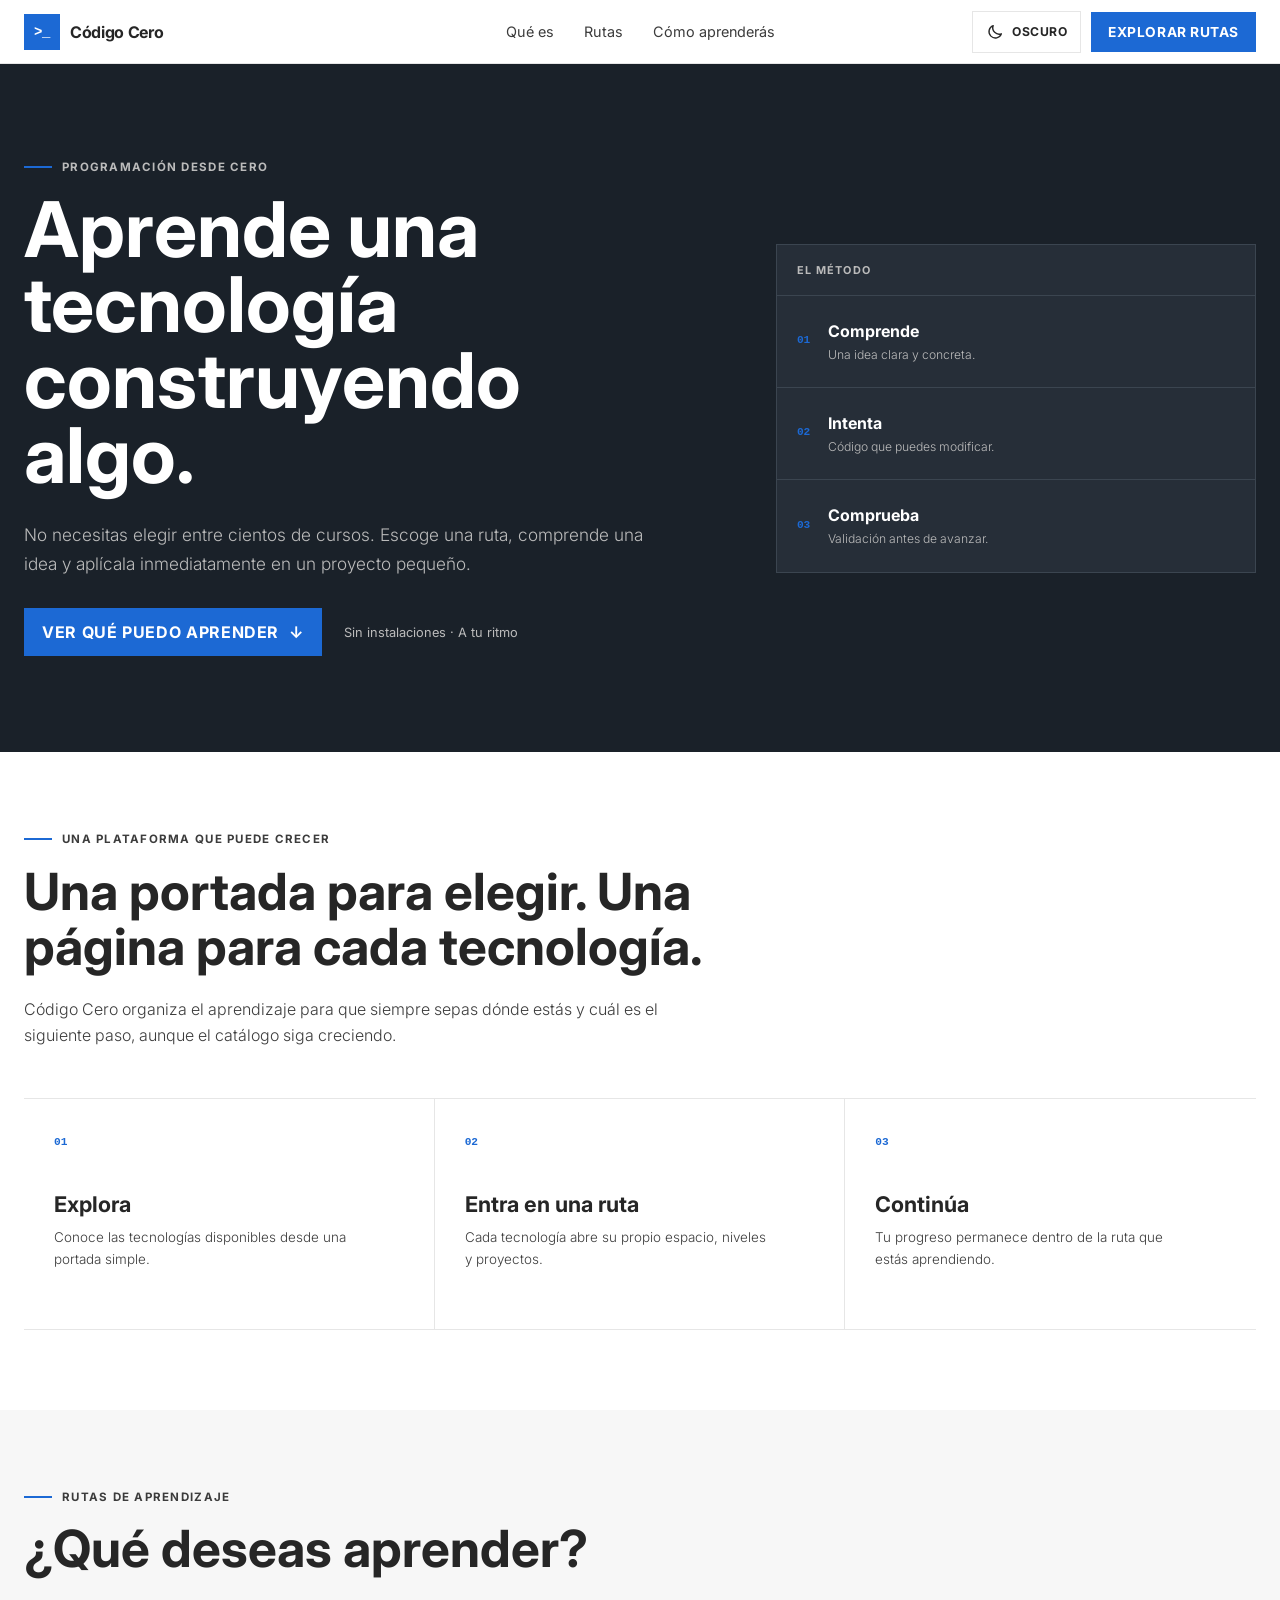
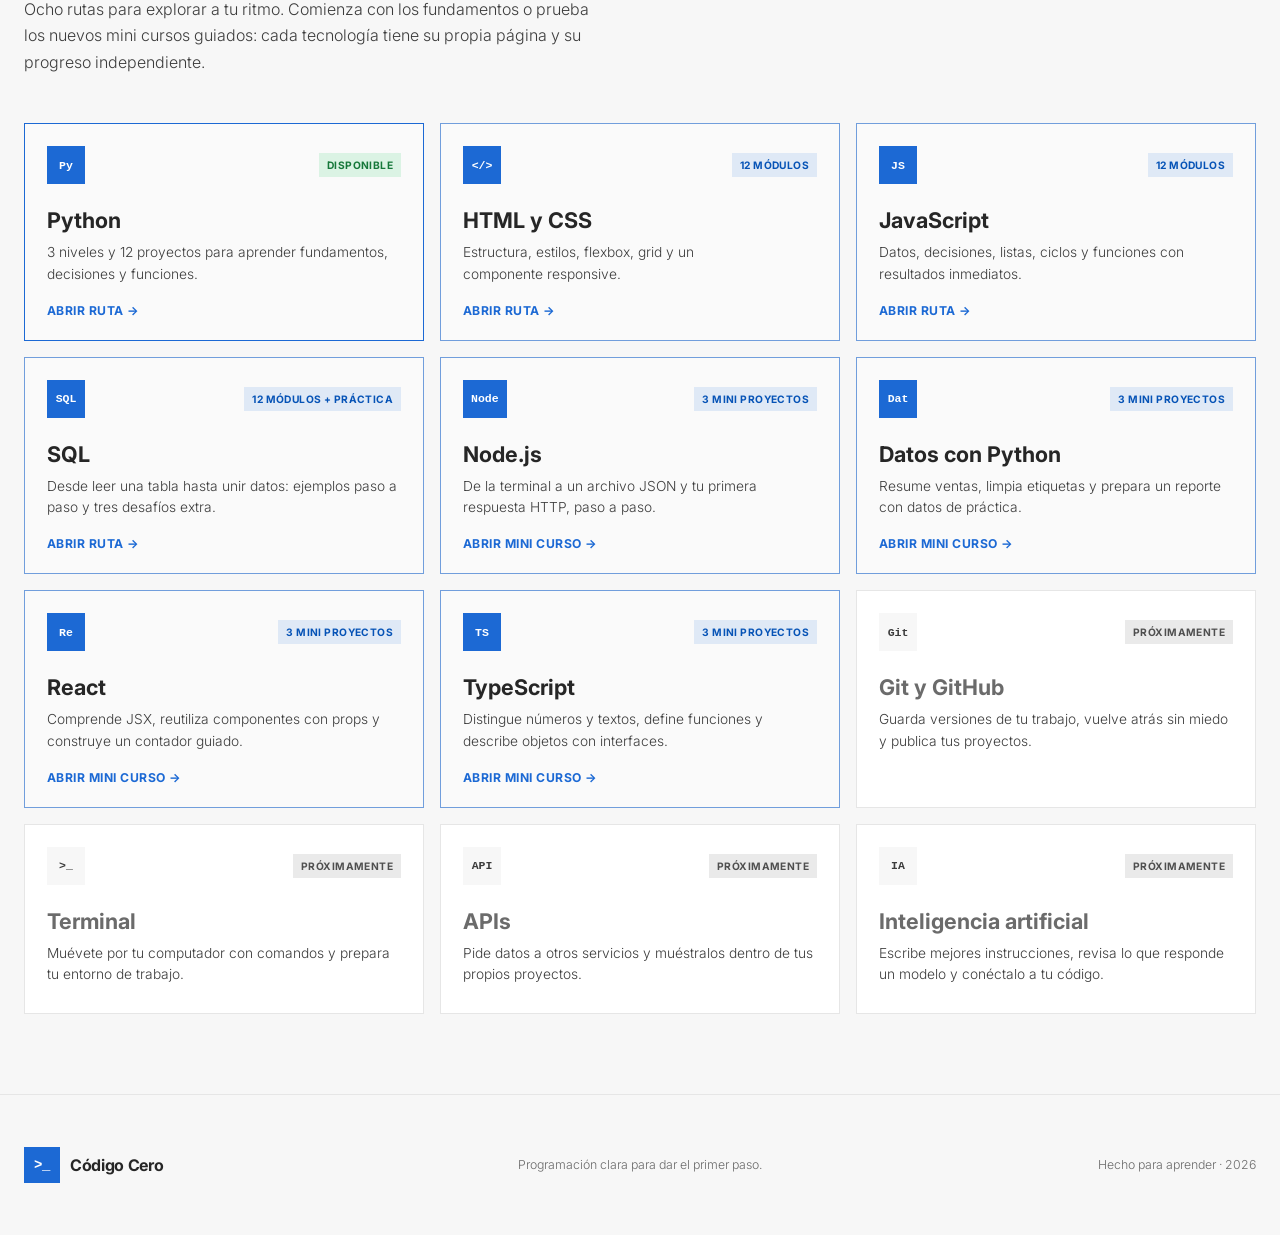
==== commit 38667bfe: "Respalda rutas y mini cursos locales antes de revision integral" ====
--- a/index.html
+++ b/index.html
@@ -3,25 +3,36 @@
 <head>
   <meta charset="utf-8">
   <meta name="viewport" content="width=device-width, initial-scale=1">
-  <meta name="description" content="Elige qué aprender y comienza con tres mini proyectos de Python para entender sus fundamentos y practicar en el navegador.">
+  <meta name="description" content="Descubre rutas prácticas para aprender programación creando proyectos desde el primer día.">
   <meta name="theme-color" content="#1c69d4">
   <meta property="og:type" content="website">
   <meta property="og:locale" content="es_CL">
   <meta property="og:url" content="https://www.intenta.cl/">
   <meta property="og:title" content="Código Cero — Aprende programación creando">
-  <meta property="og:description" content="Elige una tecnología y empieza con tres mini proyectos de Python.">
+  <meta property="og:description" content="Elige una tecnología y aprende construyendo proyectos paso a paso.">
   <meta property="og:image" content="https://www.intenta.cl/og.png?v=20260902-bmw">
   <meta property="og:image:alt" content="Código Cero — Aprende programación creando.">
   <meta property="og:image:width" content="1731">
   <meta property="og:image:height" content="909">
   <meta name="twitter:card" content="summary_large_image">
   <meta name="twitter:title" content="Código Cero — Aprende programación creando">
-  <meta name="twitter:description" content="Elige una tecnología y empieza con tres mini proyectos de Python.">
+  <meta name="twitter:description" content="Elige una tecnología y aprende construyendo proyectos paso a paso.">
   <meta name="twitter:image" content="https://www.intenta.cl/og.png?v=20260902-bmw">
   <meta name="twitter:image:alt" content="Código Cero — Aprende programación creando.">
   <title>Código Cero — Aprende programación creando</title>
   <script>
     (() => {
+      const publicHosts = ["intenta.cl", "www.intenta.cl"];
+      const showMaintenance = publicHosts.includes(window.location.hostname)
+        || new URLSearchParams(window.location.search).has("maintenance");
+      if (showMaintenance) {
+        document.documentElement.classList.add("is-maintenance");
+        document.title = "Código Cero — Estamos preparando algo nuevo";
+        const robots = document.createElement("meta");
+        robots.name = "robots";
+        robots.content = "noindex, nofollow";
+        document.head.append(robots);
+      }
       const preferred = window.matchMedia("(prefers-color-scheme: dark)").matches ? "dark" : "light";
       try {
         const saved = localStorage.getItem("codigo-cero.theme");
@@ -35,9 +46,20 @@
   <link rel="preconnect" href="https://fonts.gstatic.com" crossorigin>
   <link href="https://fonts.googleapis.com/css2?family=Inter:wght@300;400;700&display=swap" rel="stylesheet">
   <link rel="icon" href="favicon.svg?v=20260902-bmw1" type="image/svg+xml">
-  <link rel="stylesheet" href="styles.css?v=20260902-bmw-dark2">
+  <link rel="stylesheet" href="styles.css?v=20260902-checkpoints2">
 </head>
 <body>
+  <section class="maintenance-screen" aria-labelledby="maintenance-title">
+    <div class="maintenance-shell">
+      <div class="maintenance-brand"><span aria-hidden="true">&gt;_</span> Código Cero</div>
+      <p class="maintenance-kicker">Actualización en curso</p>
+      <h1 id="maintenance-title">Estamos preparando la siguiente etapa.</h1>
+      <p>Estamos preparando nuevas rutas, ejercicios y mejores explicaciones para aprender paso a paso.</p>
+      <div class="maintenance-progress" aria-hidden="true"><span></span></div>
+      <small>Volvemos pronto.</small>
+    </div>
+  </section>
+
   <a class="skip-link" href="#contenido">Saltar al contenido</a>
 
   <header class="site-header">
@@ -46,9 +68,9 @@
       <span>Código Cero</span>
     </a>
     <nav aria-label="Navegación principal">
-      <a href="#tecnologias">Tecnologías</a>
-      <a href="#ruta">Ruta Python</a>
-      <a href="#metodo">Cómo funciona</a>
+      <a href="#que-es">Qué es</a>
+      <a href="#rutas">Rutas</a>
+      <a href="#como-aprender">Cómo aprenderás</a>
     </nav>
     <div class="header-actions">
       <button class="theme-toggle" id="theme-toggle" type="button" aria-pressed="false" aria-label="Activar modo oscuro">
@@ -56,218 +78,71 @@
         <svg class="theme-icon theme-icon-sun" aria-hidden="true" viewBox="0 0 24 24"><circle cx="12" cy="12" r="4"/><path d="M12 2v2M12 20v2M4.93 4.93l1.42 1.42M17.66 17.66l1.41 1.41M2 12h2M20 12h2M4.93 19.07l1.42-1.41M17.66 6.34l1.41-1.41"/></svg>
         <span id="theme-toggle-label">Oscuro</span>
       </button>
-      <a class="header-cta" href="#proyectos">Comenzar</a>
+      <a class="header-cta" href="#rutas">Explorar rutas</a>
     </div>
   </header>
 
   <main id="contenido">
-    <section class="learning-menu" id="inicio" aria-labelledby="learning-title">
-      <div class="learning-intro" id="tecnologias">
-        <p class="eyebrow"><span></span> Elige tu punto de partida</p>
-        <h1 id="learning-title">¿Qué deseas aprender hoy?</h1>
-        <p>Comenzamos con una ruta breve de Python. Las demás tecnologías se abrirán paso a paso para aprender sin dispersarse.</p>
+    <section class="landing-hero" id="inicio" aria-labelledby="landing-title">
+      <div class="landing-copy">
+        <p class="eyebrow"><span></span> Programación desde cero</p>
+        <h1 id="landing-title">Aprende una tecnología construyendo algo.</h1>
+        <p>No necesitas elegir entre cientos de cursos. Escoge una ruta, comprende una idea y aplícala inmediatamente en un proyecto pequeño.</p>
+        <div class="hero-actions">
+          <a class="button button-primary" href="#rutas">Ver qué puedo aprender <span aria-hidden="true">↓</span></a>
+          <span class="route-duration">Sin instalaciones · A tu ritmo</span>
+        </div>
+      </div>
+
+      <div class="learning-map" id="como-aprender" aria-label="Cómo se aprende en Código Cero">
+        <p>El método</p>
+        <ol>
+          <li><span>01</span><div><strong>Comprende</strong><small>Una idea clara y concreta.</small></div></li>
+          <li><span>02</span><div><strong>Intenta</strong><small>Código que puedes modificar.</small></div></li>
+          <li><span>03</span><div><strong>Comprueba</strong><small>Validación antes de avanzar.</small></div></li>
+        </ol>
+      </div>
+    </section>
+
+    <section class="about-section" id="que-es" aria-labelledby="about-title">
+      <div class="about-heading">
+        <p class="eyebrow"><span></span> Una plataforma que puede crecer</p>
+        <h2 id="about-title">Una portada para elegir. Una página para cada tecnología.</h2>
+        <p>Código Cero organiza el aprendizaje para que siempre sepas dónde estás y cuál es el siguiente paso, aunque el catálogo siga creciendo.</p>
+      </div>
+
+      <div class="experience-flow" aria-label="Recorrido de aprendizaje">
+        <article><span>01</span><h3>Explora</h3><p>Conoce las tecnologías disponibles desde una portada simple.</p></article>
+        <article><span>02</span><h3>Entra en una ruta</h3><p>Cada tecnología abre su propio espacio, niveles y proyectos.</p></article>
+        <article><span>03</span><h3>Continúa</h3><p>Tu progreso permanece dentro de la ruta que estás aprendiendo.</p></article>
+      </div>
+    </section>
+
+    <section class="routes-section" id="rutas" aria-labelledby="routes-title">
+      <div class="routes-heading">
+        <p class="eyebrow"><span></span> Rutas de aprendizaje</p>
+        <h2 id="routes-title">¿Qué deseas aprender?</h2>
+        <p>Ocho rutas para explorar a tu ritmo. Comienza con los fundamentos o prueba los nuevos mini cursos guiados: cada tecnología tiene su propia página y su progreso independiente.</p>
       </div>
 
       <div class="technology-grid">
-        <a class="technology-card is-available" href="#ruta">
+        <a class="technology-card is-available" href="python.html">
           <div class="technology-top"><span class="technology-icon">Py</span><span class="status status-open">Disponible</span></div>
           <h2>Python</h2>
-          <p>3 proyectos para entender lo esencial y practicar.</p>
-          <strong>Ver ruta <span aria-hidden="true">→</span></strong>
+          <p>3 niveles y 12 proyectos para aprender fundamentos, decisiones y funciones.</p>
+          <strong>Abrir ruta <span aria-hidden="true">→</span></strong>
         </a>
-        <article class="technology-card is-locked">
-          <div class="technology-top"><span class="technology-icon">&lt;/&gt;</span><span class="status">Próximamente</span></div>
-          <h2>HTML y CSS</h2><p>Crea tu primera página web.</p>
-        </article>
-        <article class="technology-card is-locked">
-          <div class="technology-top"><span class="technology-icon">JS</span><span class="status">Próximamente</span></div>
-          <h2>JavaScript</h2><p>Agrega interacción a tus ideas.</p>
-        </article>
-        <article class="technology-card is-locked">
-          <div class="technology-top"><span class="technology-icon">SQL</span><span class="status">Próximamente</span></div>
-          <h2>SQL</h2><p>Aprende a consultar datos.</p>
-        </article>
-        <article class="technology-card is-locked">
-          <div class="technology-top"><span class="technology-icon">Git</span><span class="status">Próximamente</span></div>
-          <h2>Git y GitHub</h2><p>Guarda y comparte tus proyectos.</p>
-        </article>
-        <article class="technology-card is-locked">
-          <div class="technology-top"><span class="technology-icon">API</span><span class="status">Próximamente</span></div>
-          <h2>APIs</h2><p>Conecta programas y servicios.</p>
-        </article>
-      </div>
-    </section>
-
-    <section class="python-hero" id="ruta" aria-labelledby="python-title">
-      <div class="hero-copy">
-        <p class="eyebrow"><span></span> Tu primera ruta · Python</p>
-        <h2 id="python-title">Aprende Python creando tres cosas pequeñas.</h2>
-        <p class="hero-lead">Empieza mostrando un mensaje, continúa combinando datos y termina resolviendo un práctico sencillo.</p>
-        <div class="hero-actions">
-          <a class="button button-primary" href="#proyectos">Abrir el proyecto 1 <span aria-hidden="true">→</span></a>
-          <span class="route-duration">3 proyectos · 35 minutos</span>
-        </div>
-        <ul class="hero-notes" aria-label="Características de la ruta">
-          <li>Sin instalaciones</li>
-          <li>Ejemplos editables</li>
-          <li>Progreso guardado</li>
-        </ul>
-      </div>
-
-      <div class="code-demo" aria-label="Ejemplo interactivo de Python">
-        <div class="window-bar">
-          <div class="window-dots" aria-hidden="true"><i></i><i></i><i></i></div>
-          <span>hola.py</span>
-          <span class="language">Python</span>
-        </div>
-        <div class="editor-wrap">
-          <span class="line-number" aria-hidden="true">1</span>
-          <textarea id="hero-code" rows="2" spellcheck="false" aria-label="Código Python de ejemplo">print("Hola, Python")</textarea>
-        </div>
-        <div class="demo-controls">
-          <button class="run-button" id="hero-run" type="button"><span aria-hidden="true">▶</span> Ejecutar</button>
-          <span>Modifica el mensaje y pruébalo</span>
-        </div>
-        <div class="console" aria-live="polite">
-          <div class="console-label">RESULTADO</div>
-          <div id="hero-output"><span aria-hidden="true">›</span> Presiona “Ejecutar” para ver el resultado.</div>
-        </div>
-        <div class="demo-tip"><span aria-hidden="true">✦</span> El laboratorio acepta las instrucciones usadas en esta ruta.</div>
-      </div>
-    </section>
-
-    <section class="route-strip" aria-label="Proyectos de la ruta Python">
-      <button type="button" data-project-target="1"><strong>01</strong><span>Tu primer mensaje</span><small>Introducción</small></button>
-      <button type="button" data-project-target="2"><strong>02</strong><span>Tu ficha personal</span><small>Variables</small></button>
-      <button type="button" data-project-target="3"><strong>03</strong><span>Conversor de tiempo</span><small>Práctico</small></button>
-    </section>
-
-    <section class="projects-section" id="proyectos" aria-labelledby="projects-title">
-      <div class="projects-heading">
-        <div>
-          <p class="eyebrow"><span></span> Laboratorio Python</p>
-          <h2 id="projects-title">Tres proyectos. Una idea nueva en cada uno.</h2>
-        </div>
-        <div class="route-progress" aria-label="Progreso de la ruta">
-          <div><span>Tu avance</span><strong id="route-progress-text">0 de 3</strong></div>
-          <div class="progress-track" aria-hidden="true"><span id="route-progress-fill"></span></div>
-        </div>
-      </div>
-
-      <div class="project-tabs" role="tablist" aria-label="Proyectos de Python">
-        <button id="tab-project-1" role="tab" aria-selected="true" aria-controls="project-1" data-project-tab="1"><span>01</span> Primer mensaje <i data-tab-state="1">Empezar</i></button>
-        <button id="tab-project-2" role="tab" aria-selected="false" aria-controls="project-2" tabindex="-1" data-project-tab="2"><span>02</span> Ficha personal <i data-tab-state="2">Empezar</i></button>
-        <button id="tab-project-3" role="tab" aria-selected="false" aria-controls="project-3" tabindex="-1" data-project-tab="3"><span>03</span> Conversor <i data-tab-state="3">Empezar</i></button>
-      </div>
-
-      <div class="project-shell">
-        <article class="project-panel" id="project-1" role="tabpanel" aria-labelledby="tab-project-1" data-project-panel="1">
-          <div class="project-lesson">
-            <p class="project-kicker">Proyecto 01 · Introducción · 8 min</p>
-            <h3>Haz que Python muestre un mensaje</h3>
-            <p>Un programa es una serie de instrucciones. Comenzaremos con <code>print()</code>, una función que muestra información.</p>
-            <div class="concept-card">
-              <code>print("Hola, Python")</code>
-              <dl><div><dt><code>print</code></dt><dd>La acción que queremos ejecutar.</dd></div><div><dt><code>"..."</code></dt><dd>El texto que queremos mostrar.</dd></div></dl>
-            </div>
-            <div class="project-goal"><span aria-hidden="true">✓</span><p><strong>Tu misión</strong>Cambia el texto por un mensaje propio y ejecútalo.</p></div>
-          </div>
-          <div class="project-lab">
-            <div class="lab-heading"><div><span>EJERCICIO</span><strong>Tu primer mensaje</strong></div><span class="difficulty">Principiante</span></div>
-            <div class="lab-editor">
-              <div class="lab-file"><span aria-hidden="true">●</span> proyecto_1.py</div>
-              <label class="sr-only" for="code-project-1">Código del proyecto 1</label>
-              <div class="code-input"><span aria-hidden="true">1</span><textarea id="code-project-1" rows="5" spellcheck="false" data-project-code="1">print("Estoy aprendiendo Python")</textarea></div>
-              <div class="lab-actions"><button class="run-button" type="button" data-run-project="1"><span aria-hidden="true">▶</span> Ejecutar código</button><button class="reset-button" type="button" data-reset-project="1">Restablecer</button></div>
-              <div class="lab-console" aria-live="polite"><span>RESULTADO</span><div data-project-output="1">Tu mensaje aparecerá aquí.</div></div>
-            </div>
-            <div class="lab-success" data-project-success="1" hidden><span aria-hidden="true">✓</span><div><strong>¡Tu primer programa funciona!</strong><p>Ya sabes mostrar información con Python.</p></div></div>
-            <button class="button complete-project" type="button" data-complete-project="1" disabled>Completar proyecto</button>
-          </div>
-        </article>
-
-        <article class="project-panel" id="project-2" role="tabpanel" aria-labelledby="tab-project-2" data-project-panel="2" hidden>
-          <div class="project-lesson">
-            <p class="project-kicker">Proyecto 02 · Entendimiento · 12 min</p>
-            <h3>Guarda datos en variables</h3>
-            <p>Una variable relaciona un nombre con un dato. Así puedes guardar información y reutilizarla más adelante.</p>
-            <div class="concept-card">
-              <code>nombre = "Ada"</code>
-              <dl><div><dt><code>nombre</code></dt><dd>La etiqueta que identifica el dato.</dd></div><div><dt><code>"Ada"</code></dt><dd>El valor guardado en la variable.</dd></div></dl>
-            </div>
-            <div class="project-goal"><span aria-hidden="true">✓</span><p><strong>Tu misión</strong>Cambia el nombre y la edad para crear tu propia ficha.</p></div>
-          </div>
-          <div class="project-lab">
-            <div class="lab-heading"><div><span>EJERCICIO</span><strong>Tu ficha personal</strong></div><span class="difficulty">Principiante</span></div>
-            <div class="lab-editor">
-              <div class="lab-file"><span aria-hidden="true">●</span> proyecto_2.py</div>
-              <label class="sr-only" for="code-project-2">Código del proyecto 2</label>
-              <div class="code-input with-lines"><span aria-hidden="true">1<br>2<br>3</span><textarea id="code-project-2" rows="5" spellcheck="false" data-project-code="2">nombre = "Ada"
-edad = 28
-print(f"Soy {nombre} y tengo {edad} años")</textarea></div>
-              <div class="lab-actions"><button class="run-button" type="button" data-run-project="2"><span aria-hidden="true">▶</span> Ejecutar código</button><button class="reset-button" type="button" data-reset-project="2">Restablecer</button></div>
-              <div class="lab-console" aria-live="polite"><span>RESULTADO</span><div data-project-output="2">Tu ficha aparecerá aquí.</div></div>
-            </div>
-            <div class="lab-success" data-project-success="2" hidden><span aria-hidden="true">✓</span><div><strong>¡Combinaste datos y texto!</strong><p>Ahora entiendes variables y textos con formato.</p></div></div>
-            <button class="button complete-project" type="button" data-complete-project="2" disabled>Completar proyecto</button>
-          </div>
-        </article>
-
-        <article class="project-panel" id="project-3" role="tabpanel" aria-labelledby="tab-project-3" data-project-panel="3" hidden>
-          <div class="project-lesson">
-            <p class="project-kicker">Proyecto 03 · Práctico · 15 min</p>
-            <h3>Convierte minutos en horas</h3>
-            <p>Usaremos números, variables y dos operadores: <code>//</code> obtiene horas completas y <code>%</code> calcula los minutos restantes.</p>
-            <div class="concept-card compact-formula">
-              <code>135 // 60 → 2</code><code>135 % 60 → 15</code>
-              <p>Dos horas completas y quince minutos restantes.</p>
-            </div>
-            <div class="project-goal"><span aria-hidden="true">✓</span><p><strong>Tu misión</strong>Cambia la cantidad de minutos, ejecuta y comprueba la conversión.</p></div>
-          </div>
-          <div class="project-lab">
-            <div class="lab-heading"><div><span>PRÁCTICO</span><strong>Conversor de tiempo</strong></div><span class="difficulty">Fundamentos</span></div>
-            <div class="lab-editor">
-              <div class="lab-file"><span aria-hidden="true">●</span> proyecto_3.py</div>
-              <label class="sr-only" for="code-project-3">Código del proyecto 3</label>
-              <div class="code-input with-lines"><span aria-hidden="true">1<br>2<br>3<br>4</span><textarea id="code-project-3" rows="6" spellcheck="false" data-project-code="3">minutos = 135
-horas = minutos // 60
-resto = minutos % 60
-print(f"{horas} h y {resto} min")</textarea></div>
-              <div class="lab-actions"><button class="run-button" type="button" data-run-project="3"><span aria-hidden="true">▶</span> Ejecutar código</button><button class="reset-button" type="button" data-reset-project="3">Restablecer</button></div>
-              <div class="lab-console" aria-live="polite"><span>RESULTADO</span><div data-project-output="3">La conversión aparecerá aquí.</div></div>
-            </div>
-            <div class="lab-success" data-project-success="3" hidden><span aria-hidden="true">✓</span><div><strong>¡Resolviste el práctico!</strong><p>Combinaste variables, operaciones y una salida.</p></div></div>
-            <button class="button complete-project" type="button" data-complete-project="3" disabled>Completar proyecto</button>
-          </div>
-        </article>
-      </div>
-
-      <div class="project-navigation">
-        <button type="button" class="nav-project-button" id="previous-project" disabled><span aria-hidden="true">←</span> Proyecto anterior</button>
-        <p id="project-position">Proyecto 1 de 3</p>
-        <button type="button" class="nav-project-button" id="next-project">Siguiente proyecto <span aria-hidden="true">→</span></button>
-      </div>
-
-      <div class="python-finish" id="python-finish" hidden>
-        <span aria-hidden="true">✓</span>
-        <div><p>Ruta inicial completada</p><h3>Ya entiendes las piezas básicas de un programa.</h3><small>Lo siguiente será usar decisiones y repeticiones para crear programas más inteligentes.</small></div>
-      </div>
-    </section>
-
-    <section class="method-section" id="metodo" aria-labelledby="method-title">
-      <div class="section-heading centered-heading">
-        <p class="eyebrow"><span></span> Aprender sin enredos</p>
-        <h2 id="method-title">Entiende una idea. Úsala. Comprueba.</h2>
-        <p>Las rutas crecen de forma gradual: cada proyecto recupera lo anterior y agrega una pieza nueva.</p>
-      </div>
-      <div class="method-grid">
-        <article><span>01</span><h3>Lee</h3><p>Una explicación breve y concentrada en una sola idea.</p></article>
-        <article><span>02</span><h3>Modifica</h3><p>Código realista que puedes cambiar sin romper nada.</p></article>
-        <article><span>03</span><h3>Construye</h3><p>Un pequeño resultado que demuestra lo que aprendiste.</p></article>
-      </div>
-      <div class="final-cta">
-        <div><p>La ruta ya está preparada.</p><h2>Python es tu primer paso.</h2></div>
-        <a class="button button-light" href="#proyectos">Abrir laboratorio <span aria-hidden="true">↑</span></a>
+        <a class="technology-card is-preview" href="html-css.html"><div class="technology-top"><span class="technology-icon">&lt;/&gt;</span><span class="status status-preview">12 módulos</span></div><h2>HTML y CSS</h2><p>Estructura, estilos, flexbox, grid y un componente responsive.</p><strong>Abrir ruta <span aria-hidden="true">→</span></strong></a>
+        <a class="technology-card is-preview" href="javascript.html"><div class="technology-top"><span class="technology-icon">JS</span><span class="status status-preview">12 módulos</span></div><h2>JavaScript</h2><p>Datos, decisiones, listas, ciclos y funciones con resultados inmediatos.</p><strong>Abrir ruta <span aria-hidden="true">→</span></strong></a>
+        <a class="technology-card is-preview" href="sql.html"><div class="technology-top"><span class="technology-icon">SQL</span><span class="status status-preview">12 módulos + práctica</span></div><h2>SQL</h2><p>Desde leer una tabla hasta unir datos: ejemplos paso a paso y tres desafíos extra.</p><strong>Abrir ruta <span aria-hidden="true">→</span></strong></a>
+        <a class="technology-card is-preview" href="nodejs.html"><div class="technology-top"><span class="technology-icon">Node</span><span class="status status-preview">3 mini proyectos</span></div><h2>Node.js</h2><p>De la terminal a un archivo JSON y tu primera respuesta HTTP, paso a paso.</p><strong>Abrir mini curso <span aria-hidden="true">→</span></strong></a>
+        <a class="technology-card is-preview" href="datos-python.html"><div class="technology-top"><span class="technology-icon">Dat</span><span class="status status-preview">3 mini proyectos</span></div><h2>Datos con Python</h2><p>Resume ventas, limpia etiquetas y prepara un reporte con datos de práctica.</p><strong>Abrir mini curso <span aria-hidden="true">→</span></strong></a>
+        <a class="technology-card is-preview" href="react.html"><div class="technology-top"><span class="technology-icon">Re</span><span class="status status-preview">3 mini proyectos</span></div><h2>React</h2><p>Comprende JSX, reutiliza componentes con props y construye un contador guiado.</p><strong>Abrir mini curso <span aria-hidden="true">→</span></strong></a>
+        <a class="technology-card is-preview" href="typescript.html"><div class="technology-top"><span class="technology-icon">TS</span><span class="status status-preview">3 mini proyectos</span></div><h2>TypeScript</h2><p>Distingue números y textos, define funciones y describe objetos con interfaces.</p><strong>Abrir mini curso <span aria-hidden="true">→</span></strong></a>
+        <article class="technology-card is-locked"><div class="technology-top"><span class="technology-icon">Git</span><span class="status">Próximamente</span></div><h2>Git y GitHub</h2><p>Guarda versiones de tu trabajo, vuelve atrás sin miedo y publica tus proyectos.</p></article>
+        <article class="technology-card is-locked"><div class="technology-top"><span class="technology-icon">&gt;_</span><span class="status">Próximamente</span></div><h2>Terminal</h2><p>Muévete por tu computador con comandos y prepara tu entorno de trabajo.</p></article>
+        <article class="technology-card is-locked"><div class="technology-top"><span class="technology-icon">API</span><span class="status">Próximamente</span></div><h2>APIs</h2><p>Pide datos a otros servicios y muéstralos dentro de tus propios proyectos.</p></article>
+        <article class="technology-card is-locked"><div class="technology-top"><span class="technology-icon">IA</span><span class="status">Próximamente</span></div><h2>Inteligencia artificial</h2><p>Escribe mejores instrucciones, revisa lo que responde un modelo y conéctalo a tu código.</p></article>
       </div>
     </section>
   </main>
@@ -276,10 +151,10 @@
     <div class="footer-inner">
       <a class="brand footer-brand" href="#inicio"><span class="brand-mark" aria-hidden="true">&gt;_</span><span>Código Cero</span></a>
       <p>Programación clara para dar el primer paso.</p>
-      <p class="footer-meta">Hecho para aprender · <span id="current-year"></span></p>
+      <p class="footer-meta">Hecho para aprender · <span data-current-year></span></p>
     </div>
   </footer>
 
-  <script src="script.js?v=20260902-bmw-dark2"></script>
+  <script src="site.js?v=20260902-depth1"></script>
 </body>
 </html>
--- a/styles.css
+++ b/styles.css
@@ -95,6 +95,40 @@
   transition: background-color .2s ease, color .2s ease;
 }
 
+.maintenance-screen { display: none; }
+
+.is-maintenance body {
+  min-height: 100vh;
+  overflow: hidden;
+  background: #0f151c;
+}
+
+.is-maintenance body > :not(.maintenance-screen) { display: none !important; }
+
+.is-maintenance .maintenance-screen {
+  min-height: 100vh;
+  padding: clamp(28px, 6vw, 88px);
+  display: grid;
+  align-items: center;
+  background: linear-gradient(90deg, #1c69d4 0 12px, transparent 12px), #0f151c;
+  color: #f8fafc;
+}
+
+.maintenance-shell { width: min(760px, 100%); }
+.maintenance-brand { display: flex; align-items: center; gap: 12px; font-weight: 700; }
+.maintenance-brand span { padding: 11px; background: #1c69d4; color: #fff; font: 700 .84rem/1 "Cascadia Code", Consolas, monospace; }
+.maintenance-kicker { margin: 90px 0 18px; color: #76aaf0; font-size: .72rem; font-weight: 700; letter-spacing: .12em; text-transform: uppercase; }
+.maintenance-screen h1 { max-width: 720px; margin: 0; font-size: clamp(2.8rem, 7vw, 5.7rem); line-height: .98; }
+.maintenance-screen h1 + p { max-width: 620px; margin: 28px 0 0; color: #c6ced7; font-size: clamp(1rem, 2vw, 1.2rem); line-height: 1.65; }
+.maintenance-progress { width: min(360px, 100%); height: 4px; margin-top: 52px; overflow: hidden; background: #303944; }
+.maintenance-progress span { display: block; width: 42%; height: 100%; background: #1c69d4; animation: maintenance-pulse 1.8s ease-in-out infinite alternate; }
+.maintenance-screen small { display: block; margin-top: 18px; color: #9aa5b1; }
+
+@keyframes maintenance-pulse {
+  from { transform: translateX(0); }
+  to { transform: translateX(138%); }
+}
+
 button, textarea { font: inherit; }
 button { color: inherit; }
 a { color: inherit; }
@@ -234,6 +268,49 @@
 
 .eyebrow span { width: 28px; height: 2px; background: var(--purple); }
 
+.landing-hero {
+  min-height: 650px;
+  padding: 96px max(24px, calc((100% - var(--content)) / 2));
+  display: grid;
+  grid-template-columns: 1.15fr .85fr;
+  align-items: center;
+  gap: clamp(54px, 8vw, 120px);
+  background: var(--hero-bg);
+  color: var(--on-dark);
+}
+
+.landing-copy { max-width: 800px; }
+.landing-copy .eyebrow, .landing-copy > p:last-of-type, .landing-copy .route-duration { color: var(--on-dark-muted); }
+.landing-copy h1 { margin: 0; font-size: clamp(3.1rem, 6vw, 5.7rem); line-height: .98; }
+.landing-copy > p:last-of-type { max-width: 680px; margin: 28px 0 0; font-size: 1.08rem; line-height: 1.65; }
+
+.learning-map { border: 1px solid var(--code-line); background: var(--code-elevated); }
+.learning-map > p { margin: 0; padding: 18px 20px; border-bottom: 1px solid var(--code-line); color: var(--on-dark-muted); font-size: .68rem; font-weight: 700; letter-spacing: .1em; text-transform: uppercase; }
+.learning-map ol { margin: 0; padding: 0; list-style: none; }
+.learning-map li { min-height: 92px; padding: 20px; display: grid; grid-template-columns: auto 1fr; align-items: center; gap: 18px; border-bottom: 1px solid var(--code-line); }
+.learning-map li:last-child { border-bottom: 0; }
+.learning-map li > span { color: var(--purple); font: 700 .7rem/1 "Cascadia Code", monospace; }
+.learning-map li div { display: grid; gap: 6px; }
+.learning-map strong { font-size: 1rem; }
+.learning-map small { color: var(--on-dark-muted); font-size: .76rem; }
+
+.about-section { padding: 80px max(24px, calc((100% - var(--content)) / 2)); background: var(--surface); }
+.about-heading { max-width: 850px; }
+.about-heading h2 { margin: 0; font-size: clamp(2.5rem, 4vw, 4rem); line-height: 1.07; }
+.about-heading > p:last-child { max-width: 700px; margin: 22px 0 0; color: var(--ink-soft); font-size: 1rem; line-height: 1.65; }
+.experience-flow { margin-top: 50px; display: grid; grid-template-columns: repeat(3, 1fr); border-top: 1px solid var(--line); border-bottom: 1px solid var(--line); }
+.experience-flow article { min-height: 230px; padding: 30px; border-right: 1px solid var(--line); background: var(--card); }
+.experience-flow article:last-child { border-right: 0; }
+.experience-flow span { color: var(--purple); font: 700 .7rem/1 "Cascadia Code", monospace; }
+.experience-flow h3 { margin: 42px 0 10px; font-size: 1.35rem; }
+.experience-flow p { margin: 0; color: var(--ink-soft); font-size: .84rem; line-height: 1.6; }
+
+.routes-section { padding: 80px max(24px, calc((100% - var(--content)) / 2)); background: var(--surface-muted); }
+.routes-heading { max-width: 760px; }
+.routes-heading h2 { margin: 0; font-size: clamp(2.5rem, 4vw, 4rem); line-height: 1.05; }
+.routes-heading > p:last-child { max-width: 650px; margin: 20px 0 0; color: var(--ink-soft); line-height: 1.65; }
+.routes-section .technology-grid { margin-top: 48px; }
+
 .learning-menu {
   padding: 80px max(24px, calc((100% - var(--content)) / 2));
   background: var(--surface-muted);
@@ -258,6 +335,8 @@
 
 .technology-card.is-available { border-color: var(--purple); box-shadow: none; }
 .technology-card.is-available:hover { border-color: var(--purple-dark); transform: none; box-shadow: none; }
+.technology-card.is-preview { border-color: color-mix(in srgb, var(--purple) 58%, var(--line)); }
+.technology-card.is-preview:hover { border-color: var(--purple); background: var(--card); }
 .technology-card.is-locked { background: var(--card); color: var(--neutral); }
 .technology-top { display: flex; align-items: center; justify-content: space-between; gap: 12px; }
 
@@ -273,13 +352,73 @@
   font: 700 .72rem/1 "Cascadia Code", Consolas, monospace;
 }
 
-.is-available .technology-icon { background: var(--action); color: var(--on-accent); }
+.is-available .technology-icon, .is-preview .technology-icon { background: var(--action); color: var(--on-accent); }
 .technology-card h2 { margin: 24px 0 8px; font-size: 1.35rem; line-height: 1.2; }
 .technology-card p { margin: 0; color: var(--ink-soft); font-size: .86rem; line-height: 1.55; }
 .technology-card strong { display: block; margin-top: 18px; color: var(--purple); font-size: .76rem; letter-spacing: .04em; text-transform: uppercase; }
 
 .status { padding: 6px 8px; border-radius: 0; background: var(--tag-bg); color: var(--tag-text); font-size: .64rem; font-weight: 700; letter-spacing: .04em; text-transform: uppercase; }
 .status-open { background: var(--success-soft); color: var(--success-dark); }
+.status-preview { background: var(--purple-soft); color: var(--purple-dark); }
+
+.starter-hero {
+  min-height: 540px;
+  padding: 90px max(24px, calc((100% - var(--content)) / 2));
+  display: grid;
+  grid-template-columns: 1.2fr .8fr;
+  align-items: center;
+  gap: clamp(48px, 8vw, 110px);
+  background: var(--hero-bg);
+  color: var(--on-dark);
+}
+.starter-hero > div:first-child { max-width: 780px; }
+.starter-hero .eyebrow, .starter-hero > div:first-child > p:last-of-type, .starter-hero .route-duration { color: var(--on-dark-muted); }
+.starter-hero h1 { margin: 0; font-size: clamp(3rem, 5vw, 5rem); line-height: 1; }
+.starter-hero > div:first-child > p:last-of-type { max-width: 680px; margin: 26px 0 0; font-size: 1.05rem; line-height: 1.65; }
+.starter-summary { min-height: 270px; padding: 36px; display: flex; flex-direction: column; justify-content: flex-end; border-left: 8px solid var(--action); background: var(--code-elevated); }
+.starter-summary > span { margin-bottom: auto; color: var(--purple); font: 700 1rem/1 "Cascadia Code", monospace; }
+.starter-summary strong { font-size: clamp(2rem, 3vw, 3rem); }
+.starter-summary p { margin: 12px 0 0; color: var(--on-dark-muted); line-height: 1.55; }
+.starter-modules, .starter-lab-section { padding: 80px max(24px, calc((100% - var(--content)) / 2)); }
+.starter-modules { background: var(--surface-muted); }
+.starter-section-heading { max-width: 760px; }
+.starter-section-heading h2 { margin: 0; font-size: clamp(2.4rem, 4vw, 3.8rem); line-height: 1.05; }
+.starter-module-list { margin-top: 42px; display: grid; grid-template-columns: repeat(4, 1fr); border: 1px solid var(--line); background: var(--card); }
+.starter-modules .level-tabs { margin-top: 42px; }
+.starter-modules .level-tabs + .starter-module-list { margin-top: 0; border-top: 0; }
+.starter-module-list button { min-height: 120px; padding: 24px; display: grid; grid-template-columns: auto 1fr; grid-template-rows: auto auto; align-items: center; gap: 8px 16px; border: 0; border-right: 1px solid var(--line); background: transparent; cursor: pointer; text-align: left; }
+.starter-module-list button:last-child { border-right: 0; }
+.starter-module-list button[aria-selected="true"] { border-top: 4px solid var(--purple); background: var(--purple-soft); }
+.starter-module-list button > span { grid-row: 1 / 3; color: var(--purple); font: 700 .72rem/1 "Cascadia Code", monospace; }
+.starter-module-list strong { font-size: .92rem; }
+.starter-module-list small { color: var(--neutral); font-size: .7rem; }
+.starter-lab-section { background: var(--surface); }
+.starter-progress { margin-bottom: 24px; display: grid; grid-template-columns: auto minmax(140px, 1fr) auto; align-items: center; gap: 16px; color: var(--ink-soft); font-size: .75rem; }
+.starter-progress .progress-track { height: 5px; background: var(--progress-bg); }
+.starter-progress .progress-track span { display: block; width: 0; height: 100%; background: var(--success-fill); transition: width .2s ease; }
+.starter-workspace { display: grid; grid-template-columns: 1fr 1fr; border: 1px solid var(--line); background: var(--card); }
+.starter-lesson, .starter-lab { min-width: 0; padding: clamp(28px, 4vw, 48px); }
+.starter-lesson { border-right: 1px solid var(--line); }
+.starter-lesson > h2 { margin: 0; font-size: clamp(2rem, 3vw, 2.7rem); line-height: 1.08; }
+.starter-intro { margin: 18px 0 0; color: var(--ink-soft); line-height: 1.65; }
+.code-input.starter-code-input {
+  display: block;
+  grid-template-columns: none;
+  gap: 0;
+}
+.code-input.starter-code-input textarea {
+  display: block;
+  width: 100%;
+  min-width: 0;
+  min-height: 215px;
+  resize: vertical;
+}
+.starter-preview-panel { margin-top: 14px; border: 1px solid var(--line); background: var(--card); }
+.starter-preview-panel > div { padding: 13px 16px; display: flex; align-items: center; justify-content: space-between; border-bottom: 1px solid var(--line); }
+.starter-preview-panel > div span { color: var(--neutral); font-size: .58rem; font-weight: 700; letter-spacing: .1em; }
+.starter-preview-panel > div strong { font-size: .78rem; }
+.starter-preview-panel iframe { width: 100%; min-height: 190px; display: block; border: 0; background: #fff; }
+.starter-preview-panel pre { min-height: 150px; margin: 0; padding: 20px; overflow: auto; background: var(--console-bg); color: var(--on-dark); font: 500 .8rem/1.6 "Cascadia Code", monospace; white-space: pre-wrap; }
 
 .python-hero {
   width: 100%;
@@ -407,7 +546,7 @@
 
 .lab-editor { overflow: hidden; border: 1px solid var(--code-line); border-radius: 0; background: var(--code); color: var(--on-dark); }
 .lab-file { padding: 13px 17px; border-bottom: 1px solid var(--code-line); color: var(--neutral); font: 600 .68rem/1 "Cascadia Code", monospace; }
-.lab-file span { color: var(--purple); margin-right: 7px; font-size: .55rem; }
+.lab-file > span:first-child { color: var(--purple); margin-right: 7px; font-size: .55rem; }
 .code-input { min-height: 150px; padding: 26px 21px; display: grid; grid-template-columns: 26px 1fr; gap: 11px; }
 .code-input > span { color: var(--neutral); font: 500 .8rem/1.8 "Cascadia Code", monospace; }
 .code-input textarea { min-height: 92px; }
@@ -443,6 +582,116 @@
 .python-finish h3 { margin-top: 6px; font-size: 1.4rem; }
 .python-finish small { margin-top: 6px; color: rgba(255, 255, 255, .72); line-height: 1.5; }
 
+.level-tabs {
+  margin-top: 42px;
+  display: grid;
+  grid-template-columns: repeat(3, 1fr);
+  border-bottom: 1px solid var(--line);
+}
+
+.level-tab {
+  min-height: 78px;
+  padding: 16px 18px;
+  display: grid;
+  grid-template-columns: auto 1fr;
+  grid-template-rows: auto auto;
+  align-items: center;
+  column-gap: 12px;
+  border: 0;
+  border-bottom: 3px solid transparent;
+  background: transparent;
+  cursor: pointer;
+  text-align: left;
+}
+
+.level-tab > span { grid-row: 1 / 3; color: var(--purple); font: 700 .7rem/1 "Cascadia Code", monospace; }
+.level-tab strong { font-size: .84rem; }
+.level-tab small { color: var(--neutral); font-size: .68rem; }
+.level-tab[aria-selected="true"] { border-bottom-color: var(--purple); background: var(--card); }
+.level-tab:disabled { cursor: not-allowed; opacity: .52; }
+
+.curriculum-layout {
+  margin-top: 28px;
+  display: grid;
+  grid-template-columns: minmax(220px, 280px) 1fr;
+  align-items: start;
+  gap: 24px;
+}
+
+.project-index {
+  position: sticky;
+  top: 88px;
+  border: 1px solid var(--line);
+  background: var(--card);
+}
+
+.project-index > p {
+  margin: 0;
+  padding: 16px 18px;
+  border-bottom: 1px solid var(--line);
+  color: var(--neutral);
+  font-size: .67rem;
+  font-weight: 700;
+  letter-spacing: .1em;
+  text-transform: uppercase;
+}
+
+.project-index-button {
+  width: 100%;
+  min-height: 72px;
+  padding: 13px 14px;
+  display: grid;
+  grid-template-columns: auto 1fr auto;
+  align-items: center;
+  gap: 12px;
+  border: 0;
+  border-bottom: 1px solid var(--line);
+  background: transparent;
+  color: var(--ink);
+  cursor: pointer;
+  text-align: left;
+}
+
+.project-index-button:last-child { border-bottom: 0; }
+.project-index-button:hover { background: var(--neutral-soft); }
+.project-index-button[aria-current="step"] { border-left: 4px solid var(--purple); background: var(--purple-soft); }
+.project-index-button > span { color: var(--purple); font: 700 .67rem/1 "Cascadia Code", monospace; }
+.project-index-button div { display: grid; gap: 4px; }
+.project-index-button strong { font-size: .78rem; }
+.project-index-button small { color: var(--neutral); font-size: .66rem; }
+.project-index-button i { color: var(--purple); font-size: .76rem; font-style: normal; }
+
+.course-workspace { min-width: 0; }
+.course-workspace .project-shell { margin-top: 0; }
+.lesson-explanation > div { padding: 21px; }
+.lesson-explanation h4 { margin: 0; font-size: .9rem; }
+.lesson-explanation p { margin: 9px 0 0; color: var(--ink-soft); font-size: .78rem; line-height: 1.55; }
+.lesson-explanation ul { margin: 16px 0 0; padding-left: 18px; color: var(--ink-soft); font-size: .74rem; line-height: 1.65; }
+
+.hint-box { margin-top: 22px; border: 1px solid var(--line); background: var(--card-muted); }
+.hint-box > div:first-child { padding: 15px 16px; display: flex; align-items: center; justify-content: space-between; gap: 14px; }
+.hint-box > div:first-child > div { display: grid; gap: 4px; }
+.hint-box > div:first-child span { color: var(--neutral); font-size: .58rem; font-weight: 700; letter-spacing: .1em; }
+.hint-box > div:first-child strong { font-size: .78rem; }
+.hint-box button { padding: 8px 10px; border: 1px solid var(--purple); background: transparent; color: var(--purple-dark); cursor: pointer; font-size: .66rem; font-weight: 700; }
+.hint-box button:disabled { border-color: var(--line); color: var(--neutral); cursor: default; }
+.hint-box ol { margin: 0; padding: 0 18px 16px 44px; border-top: 1px solid var(--line); color: var(--ink-soft); font-size: .75rem; line-height: 1.55; }
+.hint-box ol:empty { display: none; }
+.hint-box li { padding: 13px 0 0 3px; }
+
+.validation-panel { margin-top: 14px; border: 1px solid var(--line); background: var(--card); }
+.validation-panel > div { padding: 13px 16px; display: grid; gap: 4px; border-bottom: 1px solid var(--line); }
+.validation-panel > div span { color: var(--neutral); font-size: .58rem; font-weight: 700; letter-spacing: .1em; }
+.validation-panel > div strong { font-size: .78rem; }
+.validation-panel ul { margin: 0; padding: 10px 16px; list-style: none; }
+.validation-panel li { padding: 8px 0; display: flex; align-items: center; gap: 9px; color: var(--ink-soft); font-size: .72rem; }
+.validation-panel li > span:first-child { display: grid; place-items: center; width: 19px; height: 19px; border: 1px solid var(--line); font-weight: 700; }
+.validation-panel .validation-passed { color: var(--success-dark); }
+.validation-panel .validation-passed > span:first-child { border-color: var(--success-fill); background: var(--success-fill); color: var(--on-accent); }
+.validation-panel .validation-failed { color: var(--ink-soft); }
+.validation-panel .validation-failed > span:first-child { border-color: #b42318; color: #b42318; }
+:root[data-theme="dark"] .validation-panel .validation-failed > span:first-child { border-color: #ff8b82; color: #ff8b82; }
+
 .method-section { padding: 80px max(24px, calc((100% - var(--content)) / 2)); }
 .section-heading h2 { margin: 0; font-size: clamp(2rem, 3vw, 2.25rem); line-height: 1.2; letter-spacing: -.5px; }
 .centered-heading { max-width: 730px; margin: 0 auto; text-align: center; }
@@ -467,12 +716,99 @@
 
 button:focus-visible, a:focus-visible, textarea:focus-visible { outline: 3px solid var(--purple-dark); outline-offset: 3px; }
 
+.checkpoint-panel {
+  margin-top: 26px;
+  padding: 28px;
+  display: grid;
+  grid-template-columns: 1fr auto;
+  align-items: center;
+  gap: 26px;
+  background: var(--purple-deep);
+  color: var(--on-dark);
+}
+
+.checkpoint-panel .eyebrow { margin-bottom: 12px; color: var(--accent-muted); }
+.checkpoint-panel .eyebrow span:first-child { background: var(--on-dark); }
+.checkpoint-panel .eyebrow > span:last-child, .exam-head .eyebrow > span:last-child { width: auto; height: auto; background: none; }
+.starter-learning-note { max-width: 900px; margin: 0 0 14px; color: var(--ink-soft); font-size: .84rem; line-height: 1.65; }
+.starter-exam-progress { margin: 0 0 24px; color: var(--purple-dark); font-size: .8rem; font-weight: 700; }
+.starter-page .exam-panel { scroll-margin-top: 88px; }
+.starter-page .exam-option { min-width: 0; }
+.starter-page .exam-option small { min-width: 0; overflow-wrap: anywhere; }
+.checkpoint-panel h3 { margin: 0 0 10px; font-size: 1.4rem; line-height: 1.2; }
+.checkpoint-copy > p:last-child { max-width: 640px; margin: 0; color: rgba(255, 255, 255, .76); font-size: .84rem; line-height: 1.6; }
+.checkpoint-panel > * { min-width: 0; }
+.checkpoint-actions { display: grid; gap: 10px; }
+.checkpoint-actions .button { padding: 12px 18px; text-align: center; }
+
+.exam-panel { margin-top: 20px; padding: clamp(22px, 3vw, 30px); border: 1px solid var(--line); background: var(--card); }
+.exam-head { display: flex; align-items: flex-start; justify-content: space-between; gap: 20px; }
+.exam-head .eyebrow { margin-bottom: 12px; }
+.exam-head h3 { margin: 0 0 8px; font-size: 1.25rem; line-height: 1.25; }
+.exam-head p:last-child { max-width: 620px; margin: 0; color: var(--ink-soft); font-size: .84rem; line-height: 1.6; }
+.exam-ghost { padding: 9px 14px; border: 1px solid var(--line); background: transparent; color: var(--ink-soft); cursor: pointer; font-size: .76rem; font-weight: 700; }
+.exam-ghost:hover { border-color: var(--purple); color: var(--purple); }
+
+.exam-questions { margin: 26px 0 0; padding: 0; display: grid; gap: 16px; list-style: none; }
+.exam-question { padding: 20px; border: 1px solid var(--line); background: var(--card-muted); }
+.exam-question.is-correct { border-color: var(--success-dark); }
+.exam-question.is-wrong { border-color: #d0342c; }
+.exam-statement { margin: 0 0 14px; font-size: .95rem; font-weight: 700; line-height: 1.45; }
+.exam-options { display: grid; gap: 8px; }
+
+.exam-option {
+  display: grid;
+  grid-template-columns: auto 1fr;
+  align-items: center;
+  gap: 12px;
+  padding: 12px 14px;
+  border: 1px solid var(--line);
+  background: var(--card);
+  color: var(--ink);
+  cursor: pointer;
+  text-align: left;
+}
+
+.exam-option > span { display: grid; place-items: center; width: 24px; height: 24px; background: var(--neutral-soft); color: var(--ink-soft); font: 700 .7rem/1 "Cascadia Code", monospace; }
+.exam-option small { font-size: .84rem; line-height: 1.5; }
+.exam-option:hover:not(:disabled) { border-color: var(--purple); }
+.exam-option.is-selected { border-color: var(--purple); background: var(--purple-soft); }
+.exam-option.is-selected > span { background: var(--purple); color: var(--on-accent); }
+.exam-option.is-answer { border-color: var(--success-dark); background: var(--success-soft); }
+.exam-option.is-answer > span { background: var(--success-fill); color: var(--on-accent); }
+.exam-option:disabled { cursor: default; }
+.exam-feedback { margin: 14px 0 0; color: var(--ink-soft); font-size: .8rem; line-height: 1.6; }
+
+.exam-actions { margin-top: 22px; display: flex; align-items: center; flex-wrap: wrap; gap: 14px; }
+.exam-result { margin: 0; font-size: .82rem; font-weight: 700; line-height: 1.5; }
+.exam-result.is-passed { color: var(--success-dark); }
+.exam-result.is-failed { color: #d0342c; }
+.exam-result.is-pending { color: var(--ink-soft); }
+.route-strip button:disabled { cursor: not-allowed; opacity: .55; }
+
+:root[data-theme="dark"] .exam-question.is-wrong { border-color: #ff8b82; }
+:root[data-theme="dark"] .exam-result.is-failed { color: #ff8b82; }
+
 @media (max-width: 980px) {
+  .landing-hero { grid-template-columns: 1fr; }
+  .learning-map { max-width: 720px; }
   .python-hero { grid-template-columns: 1fr; }
   .hero-copy { max-width: 720px; }
   .code-demo { max-width: 720px; width: 100%; }
   .project-panel { grid-template-columns: 1fr; }
   .project-lesson { border-right: 0; border-bottom: 1px solid var(--line); }
+  .curriculum-layout { grid-template-columns: 1fr; }
+  .project-index { position: static; }
+  .starter-hero { grid-template-columns: 1fr; }
+  .starter-summary { max-width: 720px; }
+  .starter-workspace { grid-template-columns: 1fr; }
+  .starter-lesson { border-right: 0; border-bottom: 1px solid var(--line); }
+  #project-list { display: grid; grid-template-columns: repeat(2, 1fr); }
+  .starter-module-list { grid-template-columns: repeat(2, 1fr); }
+  .starter-module-list button { border-right: 1px solid var(--line); border-bottom: 1px solid var(--line); }
+  .starter-module-list button:nth-child(2n) { border-right: 0; }
+  .starter-module-list button:nth-child(n+3) { border-bottom: 0; }
+  .project-index-button:nth-child(odd) { border-right: 1px solid var(--line); }
 }
 
 @media (max-width: 820px) {
@@ -485,8 +821,17 @@
   .projects-heading { grid-template-columns: 1fr; gap: 24px; }
   .route-progress { max-width: 300px; }
   .project-tabs { grid-template-columns: 1fr; }
+  .level-tabs { grid-template-columns: 1fr; }
+  .experience-flow { grid-template-columns: 1fr; }
+  .experience-flow article { min-height: auto; border-right: 0; border-bottom: 1px solid var(--line); }
+  .experience-flow article:last-child { border-bottom: 0; }
   .method-grid { grid-template-columns: 1fr; }
   .final-cta { align-items: flex-start; flex-direction: column; }
+  .checkpoint-panel { grid-template-columns: 1fr; }
+  .exam-head { flex-direction: column; }
+  .starter-module-list { grid-template-columns: 1fr; }
+  .starter-module-list button { border-right: 0; border-bottom: 1px solid var(--line); }
+  .starter-module-list button:last-child { border-bottom: 0; }
   .footer-inner { grid-template-columns: 1fr; justify-items: center; text-align: center; }
   .footer-meta { justify-self: auto; }
 }
@@ -497,9 +842,15 @@
   .theme-toggle { width: 42px; padding: 0; justify-content: center; }
   .theme-toggle span { display: none; }
   .learning-menu { padding-top: 54px; }
+  .landing-hero { min-height: auto; padding-top: 72px; padding-bottom: 72px; }
+  .landing-copy h1 { font-size: clamp(2.65rem, 13vw, 3.5rem); }
   .learning-intro h1 { font-size: clamp(2.35rem, 12vw, 3rem); }
   .technology-grid { grid-template-columns: 1fr; }
   .python-hero { width: 100%; min-height: auto; padding: 64px 24px; }
+  .starter-hero { min-height: auto; padding: 64px 24px; }
+  .starter-hero h1 { font-size: clamp(2.55rem, 12vw, 3.4rem); }
+  .starter-progress { grid-template-columns: 1fr auto; }
+  .starter-progress .progress-track { grid-column: 1 / -1; grid-row: 2; }
   .python-hero h2 { font-size: clamp(2.15rem, 10vw, 2.7rem); }
   .hero-actions { align-items: flex-start; flex-direction: column; }
   .button-primary { width: 100%; }
@@ -513,6 +864,9 @@
   .compact-formula p { grid-column: auto; }
   .lab-heading { align-items: flex-start; flex-direction: column; }
   .lab-actions { align-items: flex-start; flex-direction: column; }
+  #project-list { grid-template-columns: 1fr; }
+  .project-index-button:nth-child(odd) { border-right: 0; }
+  .hint-box > div:first-child { align-items: flex-start; flex-direction: column; }
   .project-navigation { grid-template-columns: 1fr 1fr; }
   .project-navigation p { grid-column: 1 / -1; grid-row: 1; text-align: center; }
   .nav-project-button { width: 100%; }
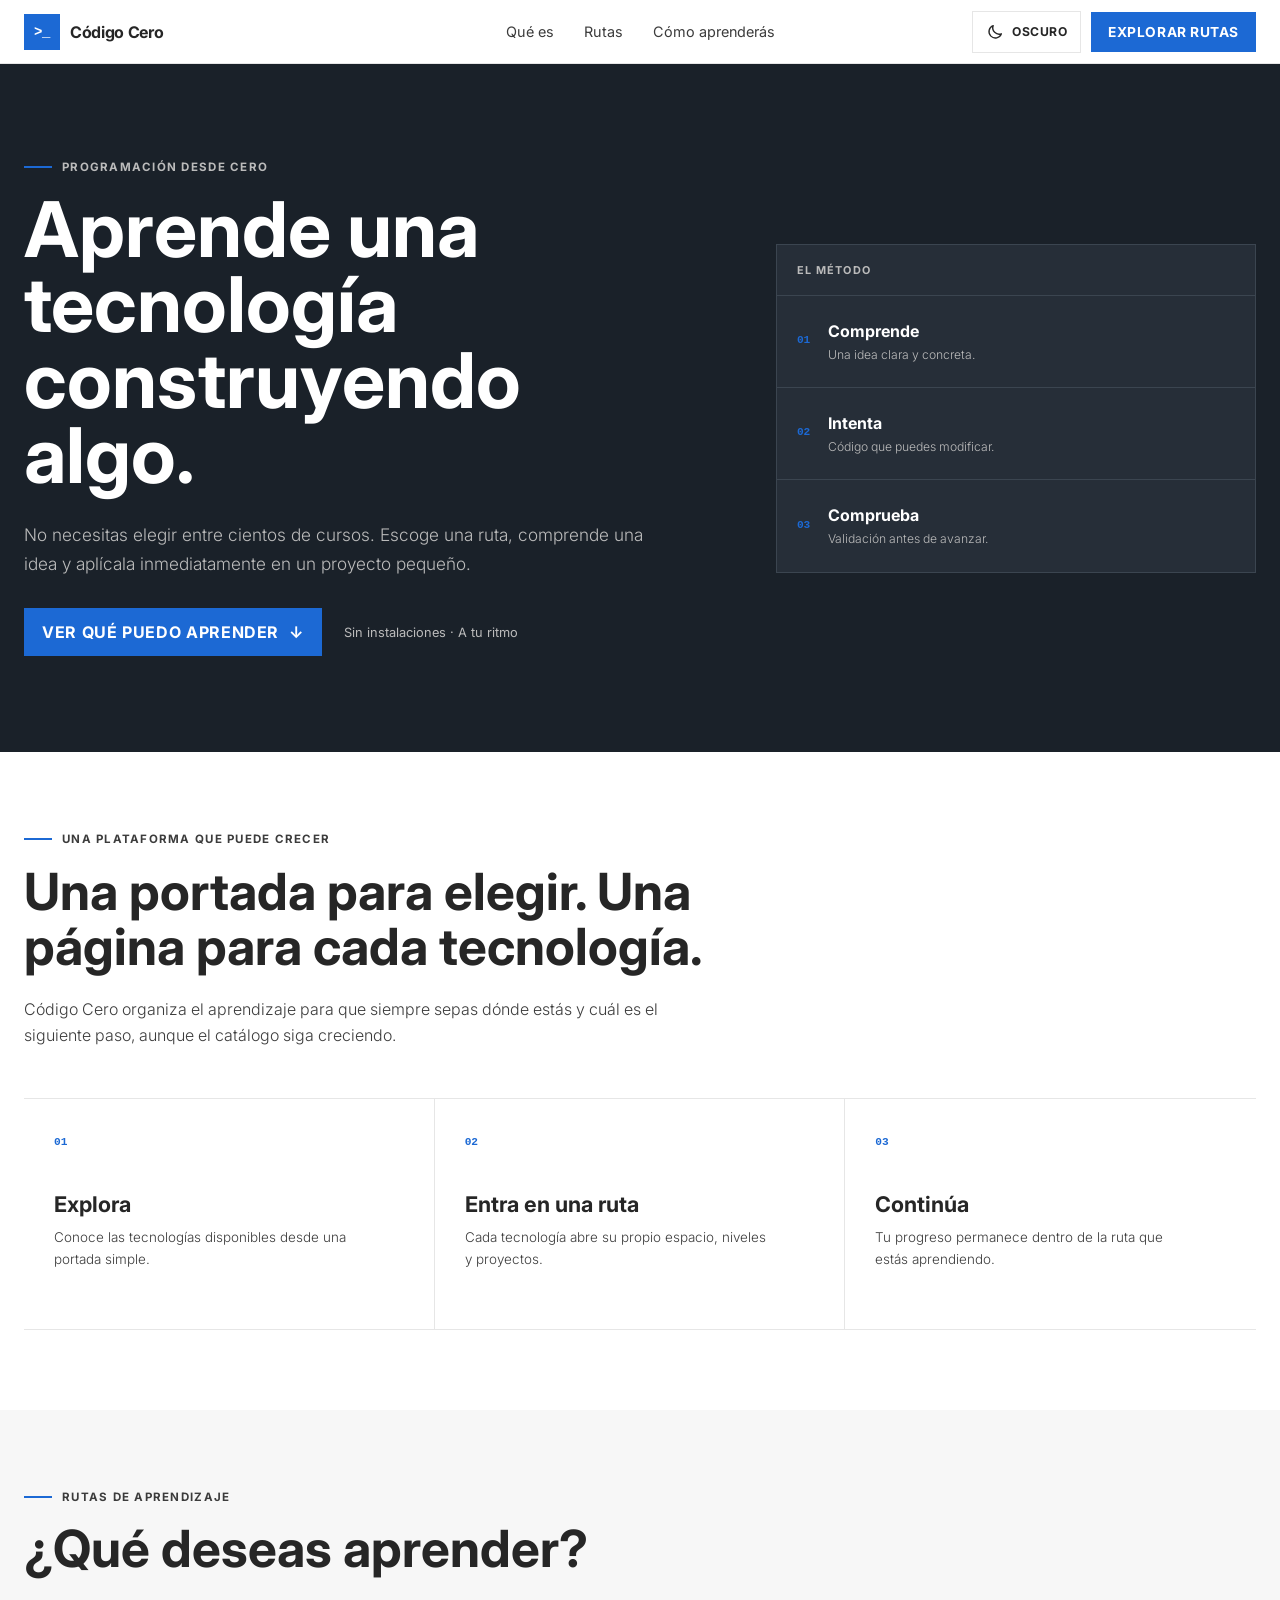
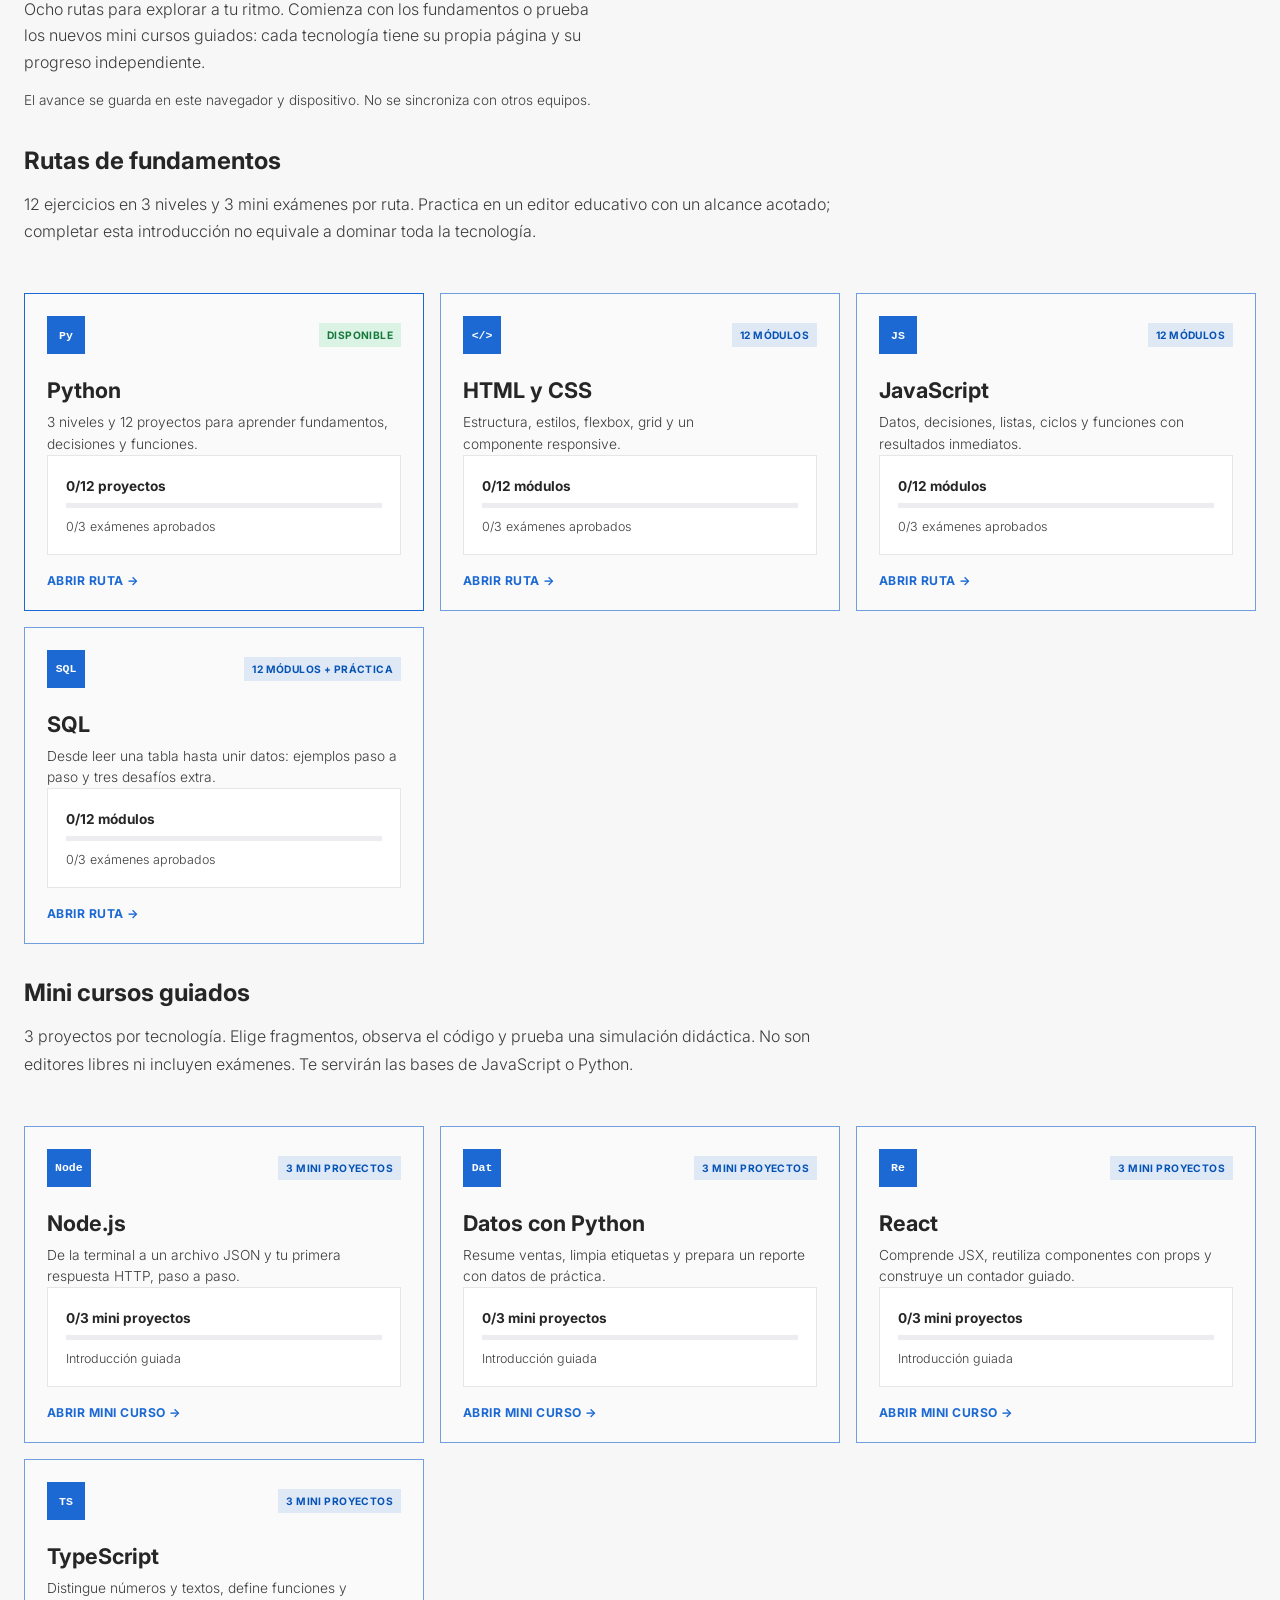
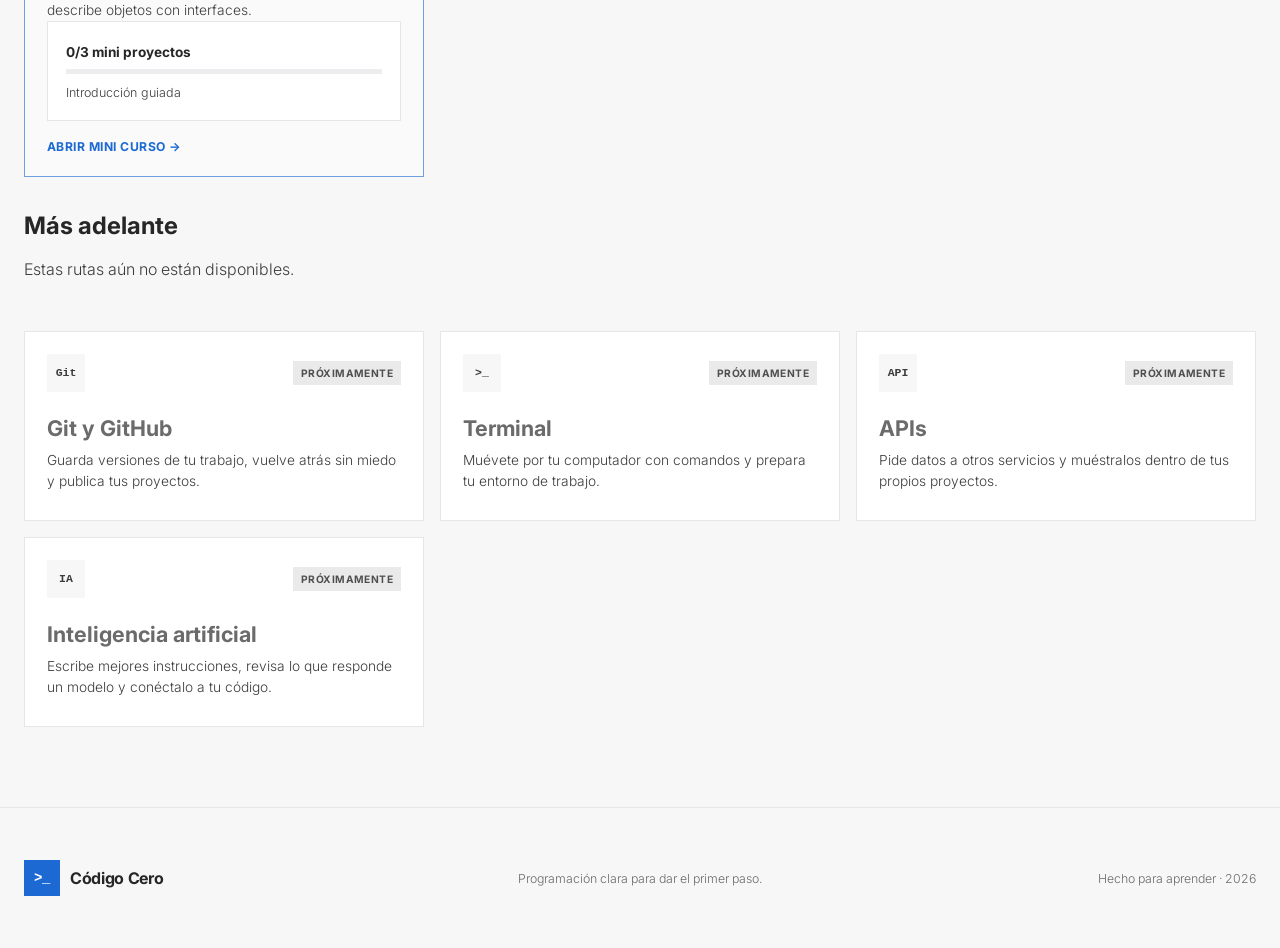
==== commit 7b3bf0a0: "Mejora rutas, continuidad y vista previa con mantenimiento" ====
--- a/index.html
+++ b/index.html
@@ -1,5 +1,5 @@
 <!doctype html>
-<html lang="es-CL">
+<html lang="es-CL" class="is-maintenance">
 <head>
   <meta charset="utf-8">
   <meta name="viewport" content="width=device-width, initial-scale=1">
@@ -32,6 +32,8 @@
         robots.name = "robots";
         robots.content = "noindex, nofollow";
         document.head.append(robots);
+      } else {
+        document.documentElement.classList.remove("is-maintenance");
       }
       const preferred = window.matchMedia("(prefers-color-scheme: dark)").matches ? "dark" : "light";
       try {
@@ -42,11 +44,13 @@
       }
     })();
   </script>
+  <script src="review-preview.js?v=20260903-review1"></script>
   <link rel="preconnect" href="https://fonts.googleapis.com">
   <link rel="preconnect" href="https://fonts.gstatic.com" crossorigin>
   <link href="https://fonts.googleapis.com/css2?family=Inter:wght@300;400;700&display=swap" rel="stylesheet">
   <link rel="icon" href="favicon.svg?v=20260902-bmw1" type="image/svg+xml">
   <link rel="stylesheet" href="styles.css?v=20260902-checkpoints2">
+  <link rel="stylesheet" href="learning-review.css?v=20260903-review1">
 </head>
 <body>
   <section class="maintenance-screen" aria-labelledby="maintenance-title">
@@ -125,24 +129,36 @@
         <p>Ocho rutas para explorar a tu ritmo. Comienza con los fundamentos o prueba los nuevos mini cursos guiados: cada tecnología tiene su propia página y su progreso independiente.</p>
       </div>
 
+      <section class="continue-learning" id="continue-learning" aria-labelledby="continue-title" hidden><div><h3 id="continue-title">Tu próxima sesión</h3><p id="continue-description"></p></div><a class="button button-primary" id="continue-link" href="#rutas">Continuar donde quedaste →</a></section>
+      <p class="catalog-storage" id="catalog-storage">El avance se guarda solo en este navegador.</p>
+      <h3 class="catalog-group-title">Rutas de fundamentos</h3>
+      <p class="catalog-group-copy">12 ejercicios en 3 niveles y 3 mini exámenes por ruta. Practica en un editor educativo con un alcance acotado; completar esta introducción no equivale a dominar toda la tecnología.</p>
       <div class="technology-grid">
-        <a class="technology-card is-available" href="python.html">
+        <a class="technology-card is-available" href="python.html" data-learning-route="python">
           <div class="technology-top"><span class="technology-icon">Py</span><span class="status status-open">Disponible</span></div>
-          <h2>Python</h2>
+          <h4>Python</h4>
           <p>3 niveles y 12 proyectos para aprender fundamentos, decisiones y funciones.</p>
-          <strong>Abrir ruta <span aria-hidden="true">→</span></strong>
+          <div class="route-progress"><span data-route-progress>0/12 ejercicios</span><div class="route-progress-track" aria-hidden="true"><span data-route-fill></span></div><small data-route-detail></small></div><strong data-route-action>Abrir ruta <span aria-hidden="true">→</span></strong>
         </a>
-        <a class="technology-card is-preview" href="html-css.html"><div class="technology-top"><span class="technology-icon">&lt;/&gt;</span><span class="status status-preview">12 módulos</span></div><h2>HTML y CSS</h2><p>Estructura, estilos, flexbox, grid y un componente responsive.</p><strong>Abrir ruta <span aria-hidden="true">→</span></strong></a>
-        <a class="technology-card is-preview" href="javascript.html"><div class="technology-top"><span class="technology-icon">JS</span><span class="status status-preview">12 módulos</span></div><h2>JavaScript</h2><p>Datos, decisiones, listas, ciclos y funciones con resultados inmediatos.</p><strong>Abrir ruta <span aria-hidden="true">→</span></strong></a>
-        <a class="technology-card is-preview" href="sql.html"><div class="technology-top"><span class="technology-icon">SQL</span><span class="status status-preview">12 módulos + práctica</span></div><h2>SQL</h2><p>Desde leer una tabla hasta unir datos: ejemplos paso a paso y tres desafíos extra.</p><strong>Abrir ruta <span aria-hidden="true">→</span></strong></a>
-        <a class="technology-card is-preview" href="nodejs.html"><div class="technology-top"><span class="technology-icon">Node</span><span class="status status-preview">3 mini proyectos</span></div><h2>Node.js</h2><p>De la terminal a un archivo JSON y tu primera respuesta HTTP, paso a paso.</p><strong>Abrir mini curso <span aria-hidden="true">→</span></strong></a>
-        <a class="technology-card is-preview" href="datos-python.html"><div class="technology-top"><span class="technology-icon">Dat</span><span class="status status-preview">3 mini proyectos</span></div><h2>Datos con Python</h2><p>Resume ventas, limpia etiquetas y prepara un reporte con datos de práctica.</p><strong>Abrir mini curso <span aria-hidden="true">→</span></strong></a>
-        <a class="technology-card is-preview" href="react.html"><div class="technology-top"><span class="technology-icon">Re</span><span class="status status-preview">3 mini proyectos</span></div><h2>React</h2><p>Comprende JSX, reutiliza componentes con props y construye un contador guiado.</p><strong>Abrir mini curso <span aria-hidden="true">→</span></strong></a>
-        <a class="technology-card is-preview" href="typescript.html"><div class="technology-top"><span class="technology-icon">TS</span><span class="status status-preview">3 mini proyectos</span></div><h2>TypeScript</h2><p>Distingue números y textos, define funciones y describe objetos con interfaces.</p><strong>Abrir mini curso <span aria-hidden="true">→</span></strong></a>
-        <article class="technology-card is-locked"><div class="technology-top"><span class="technology-icon">Git</span><span class="status">Próximamente</span></div><h2>Git y GitHub</h2><p>Guarda versiones de tu trabajo, vuelve atrás sin miedo y publica tus proyectos.</p></article>
-        <article class="technology-card is-locked"><div class="technology-top"><span class="technology-icon">&gt;_</span><span class="status">Próximamente</span></div><h2>Terminal</h2><p>Muévete por tu computador con comandos y prepara tu entorno de trabajo.</p></article>
-        <article class="technology-card is-locked"><div class="technology-top"><span class="technology-icon">API</span><span class="status">Próximamente</span></div><h2>APIs</h2><p>Pide datos a otros servicios y muéstralos dentro de tus propios proyectos.</p></article>
-        <article class="technology-card is-locked"><div class="technology-top"><span class="technology-icon">IA</span><span class="status">Próximamente</span></div><h2>Inteligencia artificial</h2><p>Escribe mejores instrucciones, revisa lo que responde un modelo y conéctalo a tu código.</p></article>
+        <a class="technology-card is-preview" href="html-css.html" data-learning-route="html-css"><div class="technology-top"><span class="technology-icon">&lt;/&gt;</span><span class="status status-preview">12 módulos</span></div><h4>HTML y CSS</h4><p>Estructura, estilos, flexbox, grid y un componente responsive.</p><div class="route-progress"><span data-route-progress>0/12 ejercicios</span><div class="route-progress-track" aria-hidden="true"><span data-route-fill></span></div><small data-route-detail></small></div><strong data-route-action>Abrir ruta <span aria-hidden="true">→</span></strong></a>
+        <a class="technology-card is-preview" href="javascript.html" data-learning-route="javascript"><div class="technology-top"><span class="technology-icon">JS</span><span class="status status-preview">12 módulos</span></div><h4>JavaScript</h4><p>Datos, decisiones, listas, ciclos y funciones con resultados inmediatos.</p><div class="route-progress"><span data-route-progress>0/12 ejercicios</span><div class="route-progress-track" aria-hidden="true"><span data-route-fill></span></div><small data-route-detail></small></div><strong data-route-action>Abrir ruta <span aria-hidden="true">→</span></strong></a>
+        <a class="technology-card is-preview" href="sql.html" data-learning-route="sql"><div class="technology-top"><span class="technology-icon">SQL</span><span class="status status-preview">12 módulos + práctica</span></div><h4>SQL</h4><p>Desde leer una tabla hasta unir datos: ejemplos paso a paso y tres desafíos extra.</p><div class="route-progress"><span data-route-progress>0/12 ejercicios</span><div class="route-progress-track" aria-hidden="true"><span data-route-fill></span></div><small data-route-detail></small></div><strong data-route-action>Abrir ruta <span aria-hidden="true">→</span></strong></a>
+      </div>
+      <h3 class="catalog-group-title">Mini cursos guiados</h3>
+      <p class="catalog-group-copy">3 proyectos por tecnología. Elige fragmentos, observa el código y prueba una simulación didáctica. No son editores libres ni incluyen exámenes. Te servirán las bases de JavaScript o Python.</p>
+      <div class="technology-grid">
+        <a class="technology-card is-preview" href="nodejs.html" data-learning-route="nodejs"><div class="technology-top"><span class="technology-icon">Node</span><span class="status status-preview">3 mini proyectos</span></div><h4>Node.js</h4><p>De la terminal a un archivo JSON y tu primera respuesta HTTP, paso a paso.</p><div class="route-progress"><span data-route-progress>0/3 mini proyectos</span><div class="route-progress-track" aria-hidden="true"><span data-route-fill></span></div><small data-route-detail></small></div><strong data-route-action>Abrir mini curso <span aria-hidden="true">→</span></strong></a>
+        <a class="technology-card is-preview" href="datos-python.html" data-learning-route="datos-python"><div class="technology-top"><span class="technology-icon">Dat</span><span class="status status-preview">3 mini proyectos</span></div><h4>Datos con Python</h4><p>Resume ventas, limpia etiquetas y prepara un reporte con datos de práctica.</p><div class="route-progress"><span data-route-progress>0/3 mini proyectos</span><div class="route-progress-track" aria-hidden="true"><span data-route-fill></span></div><small data-route-detail></small></div><strong data-route-action>Abrir mini curso <span aria-hidden="true">→</span></strong></a>
+        <a class="technology-card is-preview" href="react.html" data-learning-route="react"><div class="technology-top"><span class="technology-icon">Re</span><span class="status status-preview">3 mini proyectos</span></div><h4>React</h4><p>Comprende JSX, reutiliza componentes con props y construye un contador guiado.</p><div class="route-progress"><span data-route-progress>0/3 mini proyectos</span><div class="route-progress-track" aria-hidden="true"><span data-route-fill></span></div><small data-route-detail></small></div><strong data-route-action>Abrir mini curso <span aria-hidden="true">→</span></strong></a>
+        <a class="technology-card is-preview" href="typescript.html" data-learning-route="typescript"><div class="technology-top"><span class="technology-icon">TS</span><span class="status status-preview">3 mini proyectos</span></div><h4>TypeScript</h4><p>Distingue números y textos, define funciones y describe objetos con interfaces.</p><div class="route-progress"><span data-route-progress>0/3 mini proyectos</span><div class="route-progress-track" aria-hidden="true"><span data-route-fill></span></div><small data-route-detail></small></div><strong data-route-action>Abrir mini curso <span aria-hidden="true">→</span></strong></a>
+      </div>
+      <h3 class="catalog-group-title">Más adelante</h3>
+      <p class="catalog-group-copy">Estas rutas aún no están disponibles.</p>
+      <div class="technology-grid">
+        <article class="technology-card is-locked"><div class="technology-top"><span class="technology-icon">Git</span><span class="status">Próximamente</span></div><h4>Git y GitHub</h4><p>Guarda versiones de tu trabajo, vuelve atrás sin miedo y publica tus proyectos.</p></article>
+        <article class="technology-card is-locked"><div class="technology-top"><span class="technology-icon">&gt;_</span><span class="status">Próximamente</span></div><h4>Terminal</h4><p>Muévete por tu computador con comandos y prepara tu entorno de trabajo.</p></article>
+        <article class="technology-card is-locked"><div class="technology-top"><span class="technology-icon">API</span><span class="status">Próximamente</span></div><h4>APIs</h4><p>Pide datos a otros servicios y muéstralos dentro de tus propios proyectos.</p></article>
+        <article class="technology-card is-locked"><div class="technology-top"><span class="technology-icon">IA</span><span class="status">Próximamente</span></div><h4>Inteligencia artificial</h4><p>Escribe mejores instrucciones, revisa lo que responde un modelo y conéctalo a tu código.</p></article>
       </div>
     </section>
   </main>
@@ -155,6 +171,8 @@
     </div>
   </footer>
 
-  <script src="site.js?v=20260902-depth1"></script>
+  <script src="learning-state.js?v=20260903-review1"></script>
+  <script src="catalog.js?v=20260903-review1"></script>
+  <script src="site.js?v=20260903-review1"></script>
 </body>
 </html>
--- a/learning-review.css
+++ b/learning-review.css
@@ -0,0 +1,42 @@
+/* Continuidad y ajustes de lectura; reutiliza los colores de ambos temas. */
+.review-banner { display: flex; align-items: center; justify-content: space-between; gap: 16px; padding: 12px 5%; background: var(--card-muted); color: var(--ink); border-bottom: 2px solid var(--purple); font-size: .875rem; line-height: 1.6; }
+.review-banner p { margin: 0; }
+.review-banner a { color: var(--purple); padding: 10px 0; font-weight: 700; flex-shrink: 0; }
+@media (max-width: 680px) { .review-banner { flex-direction: column; align-items: start; gap: 4px; } }
+.continue-learning { display: flex; justify-content: space-between; align-items: center; gap: 24px; padding: 26px; border: 1px solid var(--line); border-left: 4px solid var(--purple); background: var(--card); margin-bottom: 32px; }
+.continue-learning h3 { font-size: 1.5rem; margin: 0 0 10px; }
+.continue-learning p { margin: 0; max-width: 720px; font-size: .94rem; line-height: 1.7; color: var(--ink-soft); }
+.continue-learning .button { flex-shrink: 0; }
+.catalog-group-title { margin: 34px 0 10px; font-size: 1.5rem; }
+.catalog-group-copy, .catalog-storage { max-width: 840px; color: var(--ink-soft); line-height: 1.7; }
+.catalog-storage { font-size: .85rem; }
+.technology-card h4 { margin: 24px 0 8px; font-size: 1.35rem; line-height: 1.2; }
+.technology-card .route-progress { margin-top: auto; padding-top: 22px; display: grid; gap: 9px; width: 100%; }
+.technology-card .route-progress > span { color: var(--ink); font-size: .85rem; font-weight: 700; }
+.technology-card .route-progress small { color: var(--ink-soft); font-size: .78rem; line-height: 1.6; }
+.route-progress-track { height: 5px; background: var(--progress-bg); }
+.route-progress-track span { display: block; width: 0; height: 100%; background: var(--purple); }
+.lesson-primer { padding: 22px; margin: 22px 0; background: var(--card-muted); border: 1px solid var(--line); color: var(--ink-soft); line-height: 1.7; font-size: .9rem; }
+.lesson-primer h3 { margin: 0 0 12px; font-size: 1rem; color: var(--ink); }
+.lesson-primer p { margin: 8px 0; }
+.lesson-primer li + li { margin-top: 8px; }
+.starter-lesson .starter-intro, .starter-lesson .lesson-explanation p, .starter-lesson .lesson-explanation ul, .starter-lesson .project-goal p, .starter-lesson .hint-box ol { font-size: .9rem; line-height: 1.75; }
+.starter-learning-note { font-size: .9rem; line-height: 1.75; }
+.course-page .lab-actions button, .course-page .hint-box button, .course-page .theme-toggle { min-height: 44px; }
+.course-page .hint-box button { font-size: .8rem; }
+.course-page .validation-panel li { font-size: .84rem; line-height: 1.6; align-items: start; }
+.course-page .validation-panel li > span:first-child { flex: 0 0 19px; }
+.course-page .code-input textarea { font-size: .88rem; line-height: 1.7; }
+.level-tabs, .starter-module-list { scroll-margin-top: 100px; }
+.starter-module-button, .level-tab { min-width: 0; }
+.learning-save-note { font-size: .8rem; color: var(--ink-soft); line-height: 1.6; }
+.course-page #python-title { margin: 0; font-size: clamp(2.4rem, 4.5vw, 4.7rem); line-height: 1.1; }
+.guidance-output { margin: 12px 0; color: var(--ink); white-space: pre-wrap; overflow-wrap: anywhere; font: .85rem/1.7 Consolas, monospace; }
+@media (max-width: 680px) {
+  .continue-learning { align-items: stretch; flex-direction: column; padding: 20px; }
+  .continue-learning .button { width: 100%; }
+  .course-page .lab-actions { gap: 12px; flex-wrap: wrap; }
+  .course-page .starter-workspace { min-width: 0; }
+  .course-page .starter-lesson, .course-page .starter-lab { padding: 18px; }
+  .course-page .starter-code-input { padding: 16px 12px; }
+}
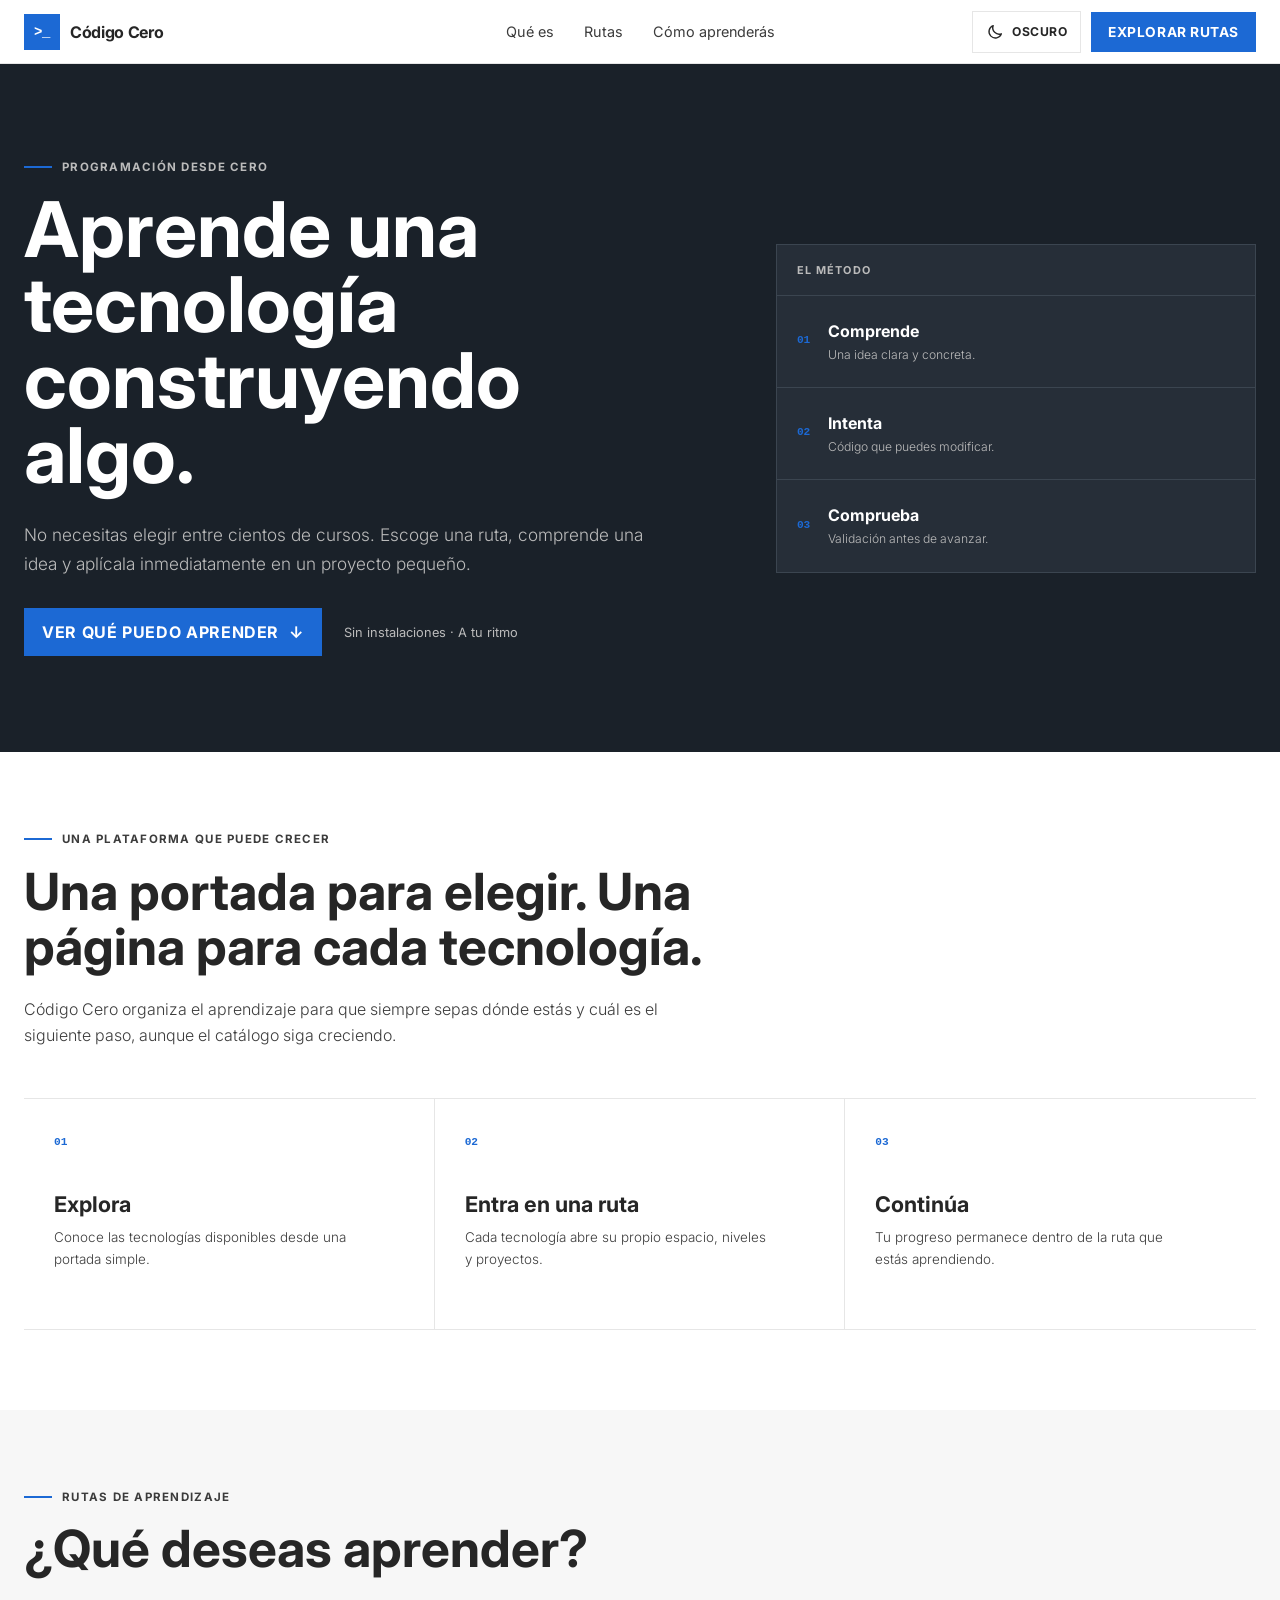
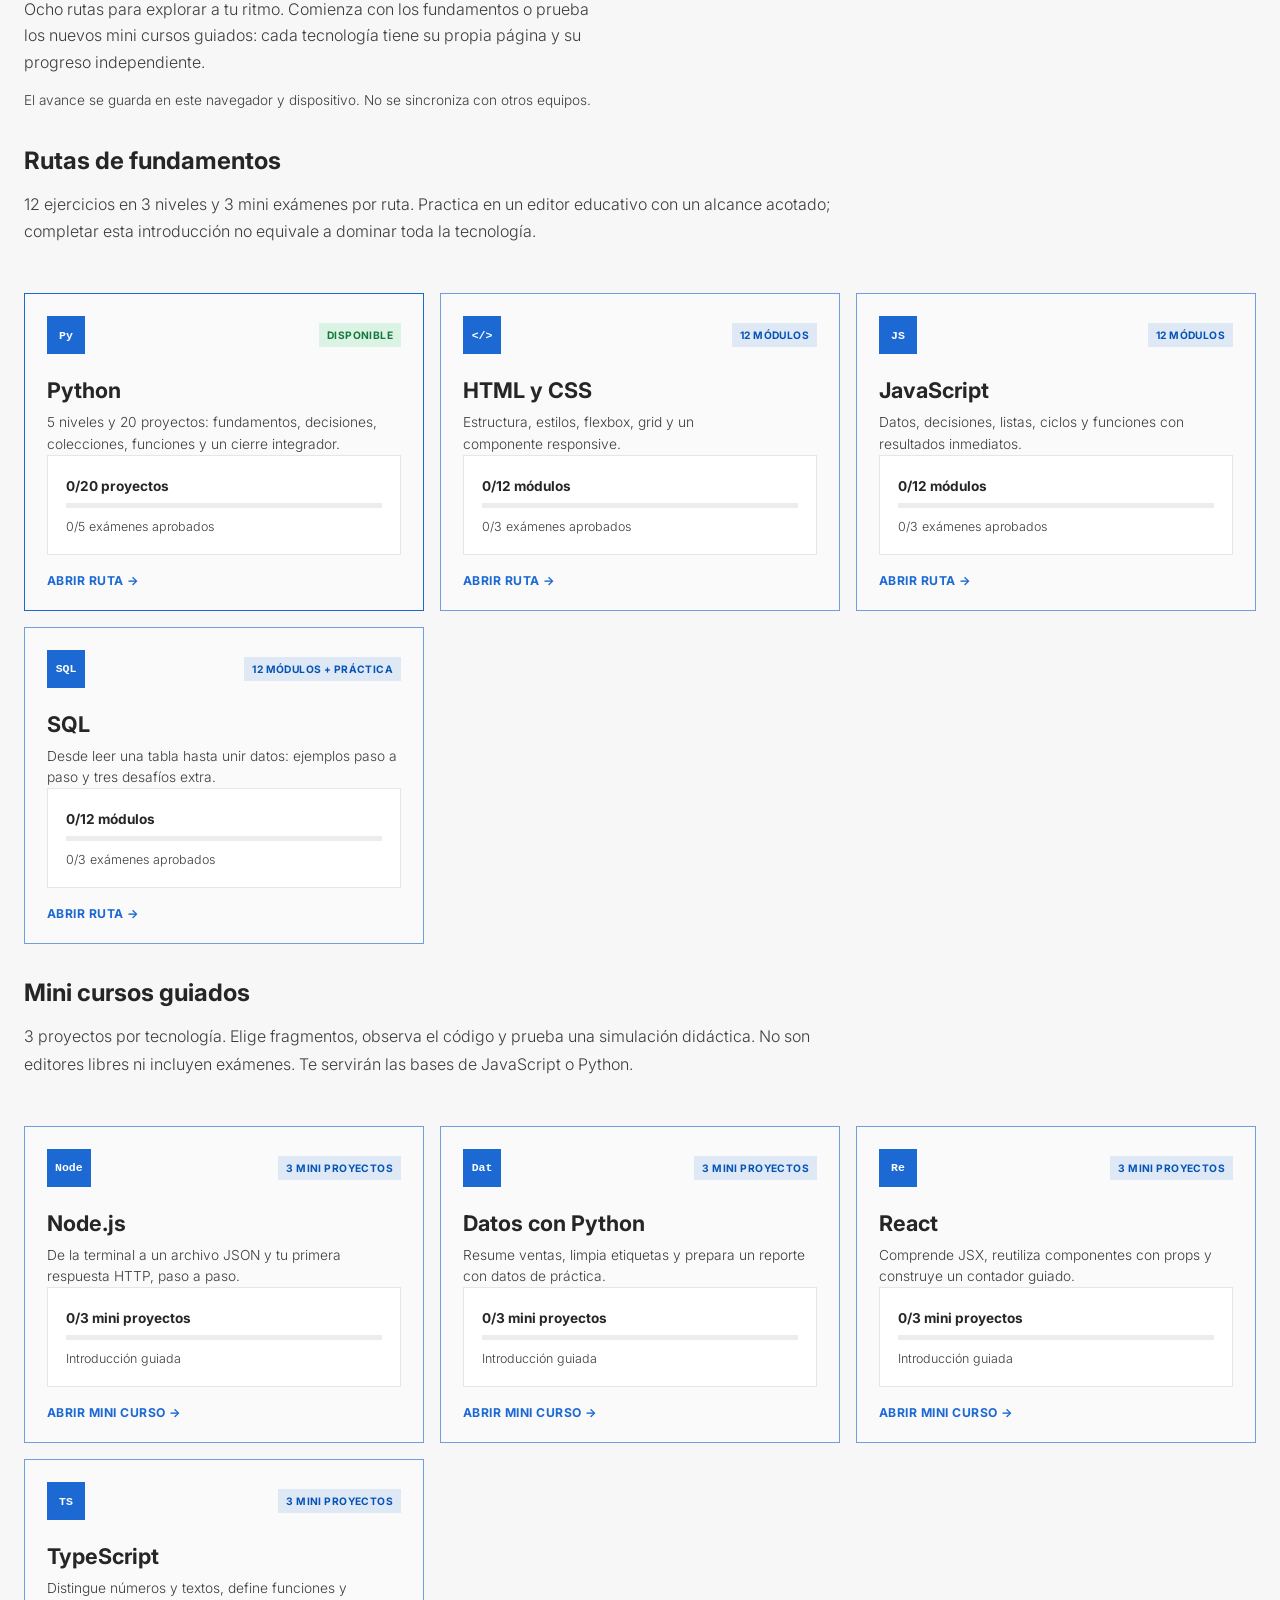
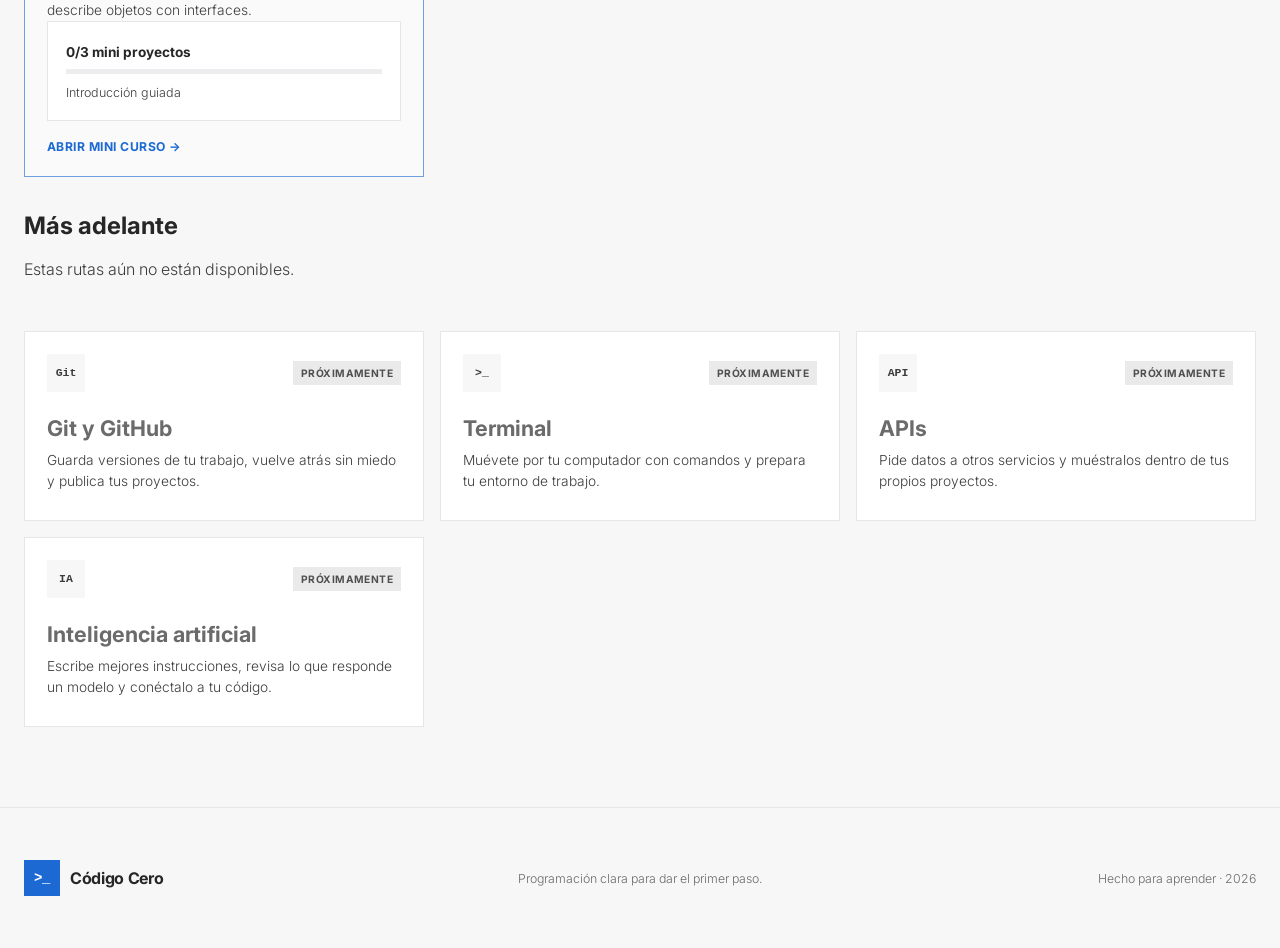
==== commit 5aeb81b1: "Ejecuta Python real y amplía la ruta a 20 proyectos Reemplaza el intérprete de una línea y los ocho " ====
--- a/index.html
+++ b/index.html
@@ -137,7 +137,7 @@
         <a class="technology-card is-available" href="python.html" data-learning-route="python">
           <div class="technology-top"><span class="technology-icon">Py</span><span class="status status-open">Disponible</span></div>
           <h4>Python</h4>
-          <p>3 niveles y 12 proyectos para aprender fundamentos, decisiones y funciones.</p>
+          <p>5 niveles y 20 proyectos: fundamentos, decisiones, colecciones, funciones y un cierre integrador.</p>
           <div class="route-progress"><span data-route-progress>0/12 ejercicios</span><div class="route-progress-track" aria-hidden="true"><span data-route-fill></span></div><small data-route-detail></small></div><strong data-route-action>Abrir ruta <span aria-hidden="true">→</span></strong>
         </a>
         <a class="technology-card is-preview" href="html-css.html" data-learning-route="html-css"><div class="technology-top"><span class="technology-icon">&lt;/&gt;</span><span class="status status-preview">12 módulos</span></div><h4>HTML y CSS</h4><p>Estructura, estilos, flexbox, grid y un componente responsive.</p><div class="route-progress"><span data-route-progress>0/12 ejercicios</span><div class="route-progress-track" aria-hidden="true"><span data-route-fill></span></div><small data-route-detail></small></div><strong data-route-action>Abrir ruta <span aria-hidden="true">→</span></strong></a>
@@ -171,8 +171,8 @@
     </div>
   </footer>
 
-  <script src="learning-state.js?v=20260903-review1"></script>
-  <script src="catalog.js?v=20260903-review1"></script>
+  <script src="learning-state.js?v=20260903-python20"></script>
+  <script src="catalog.js?v=20260903-python20"></script>
   <script src="site.js?v=20260903-review1"></script>
 </body>
 </html>
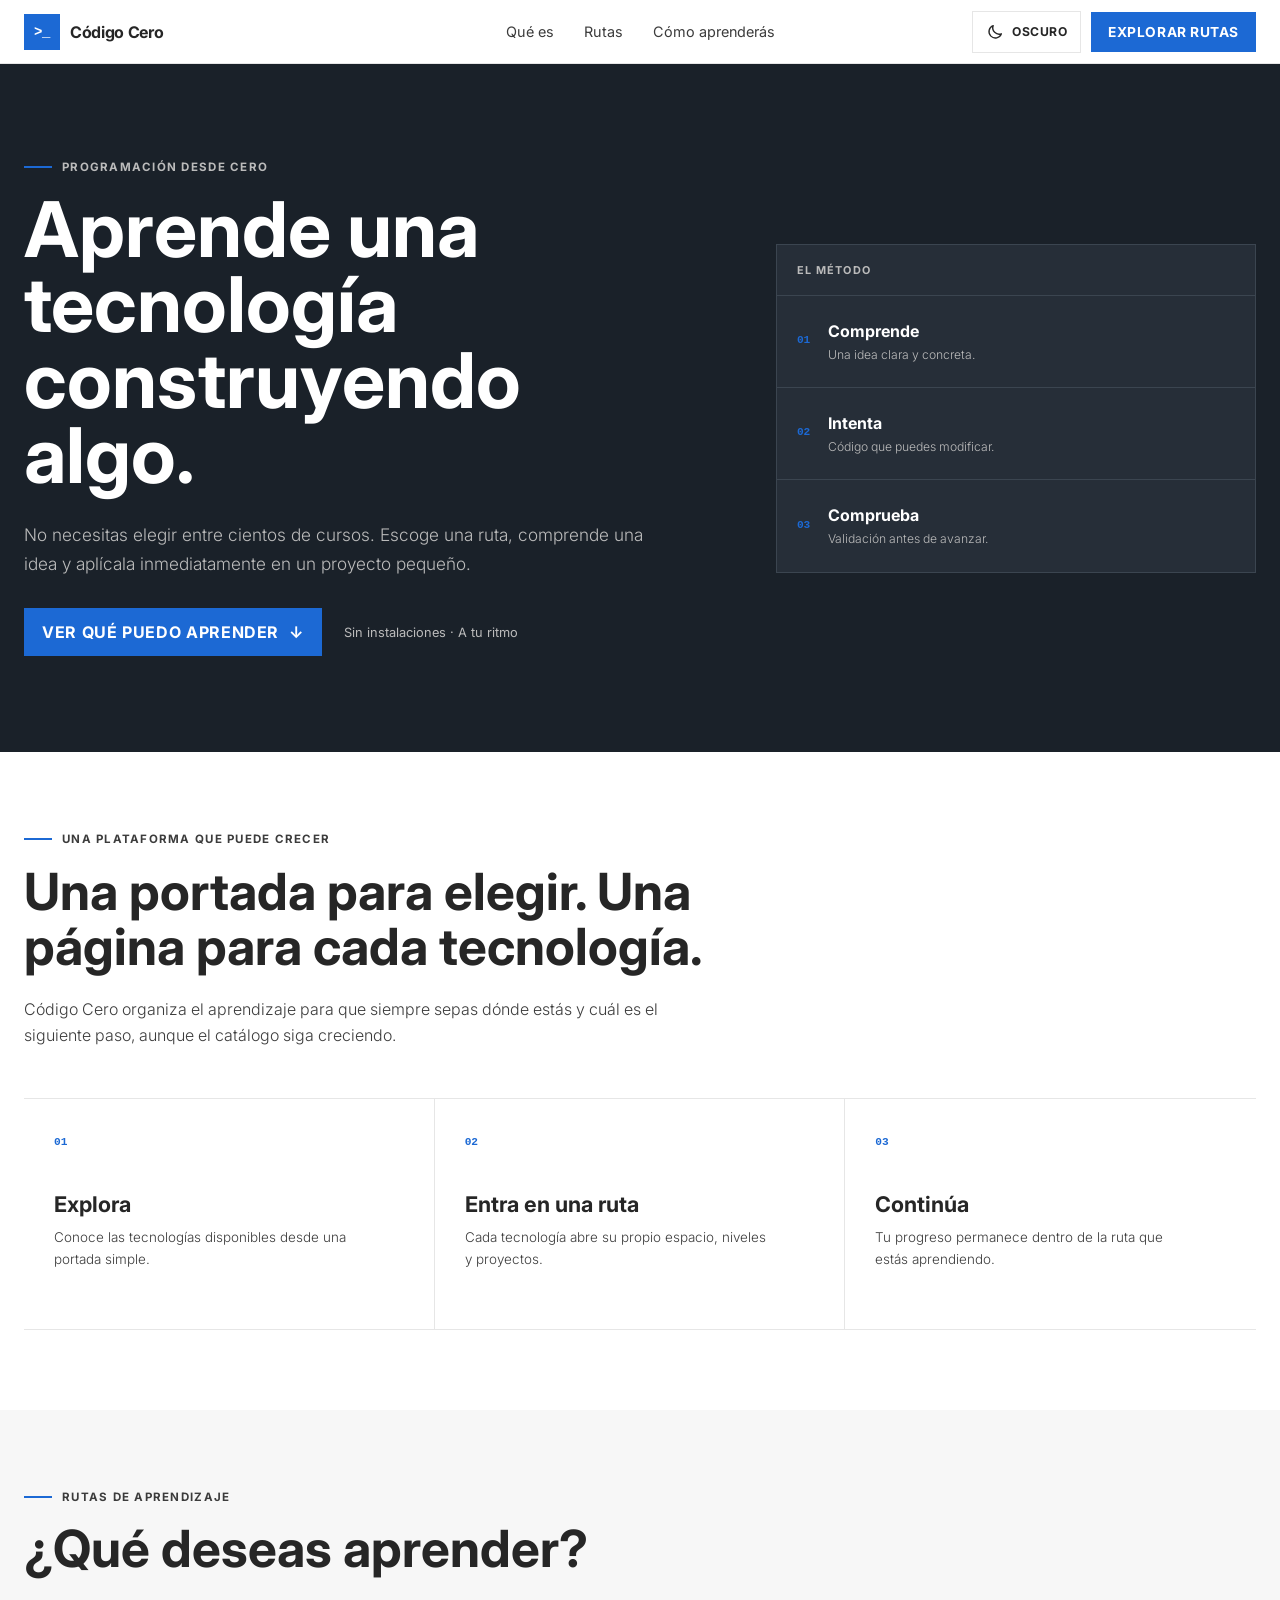
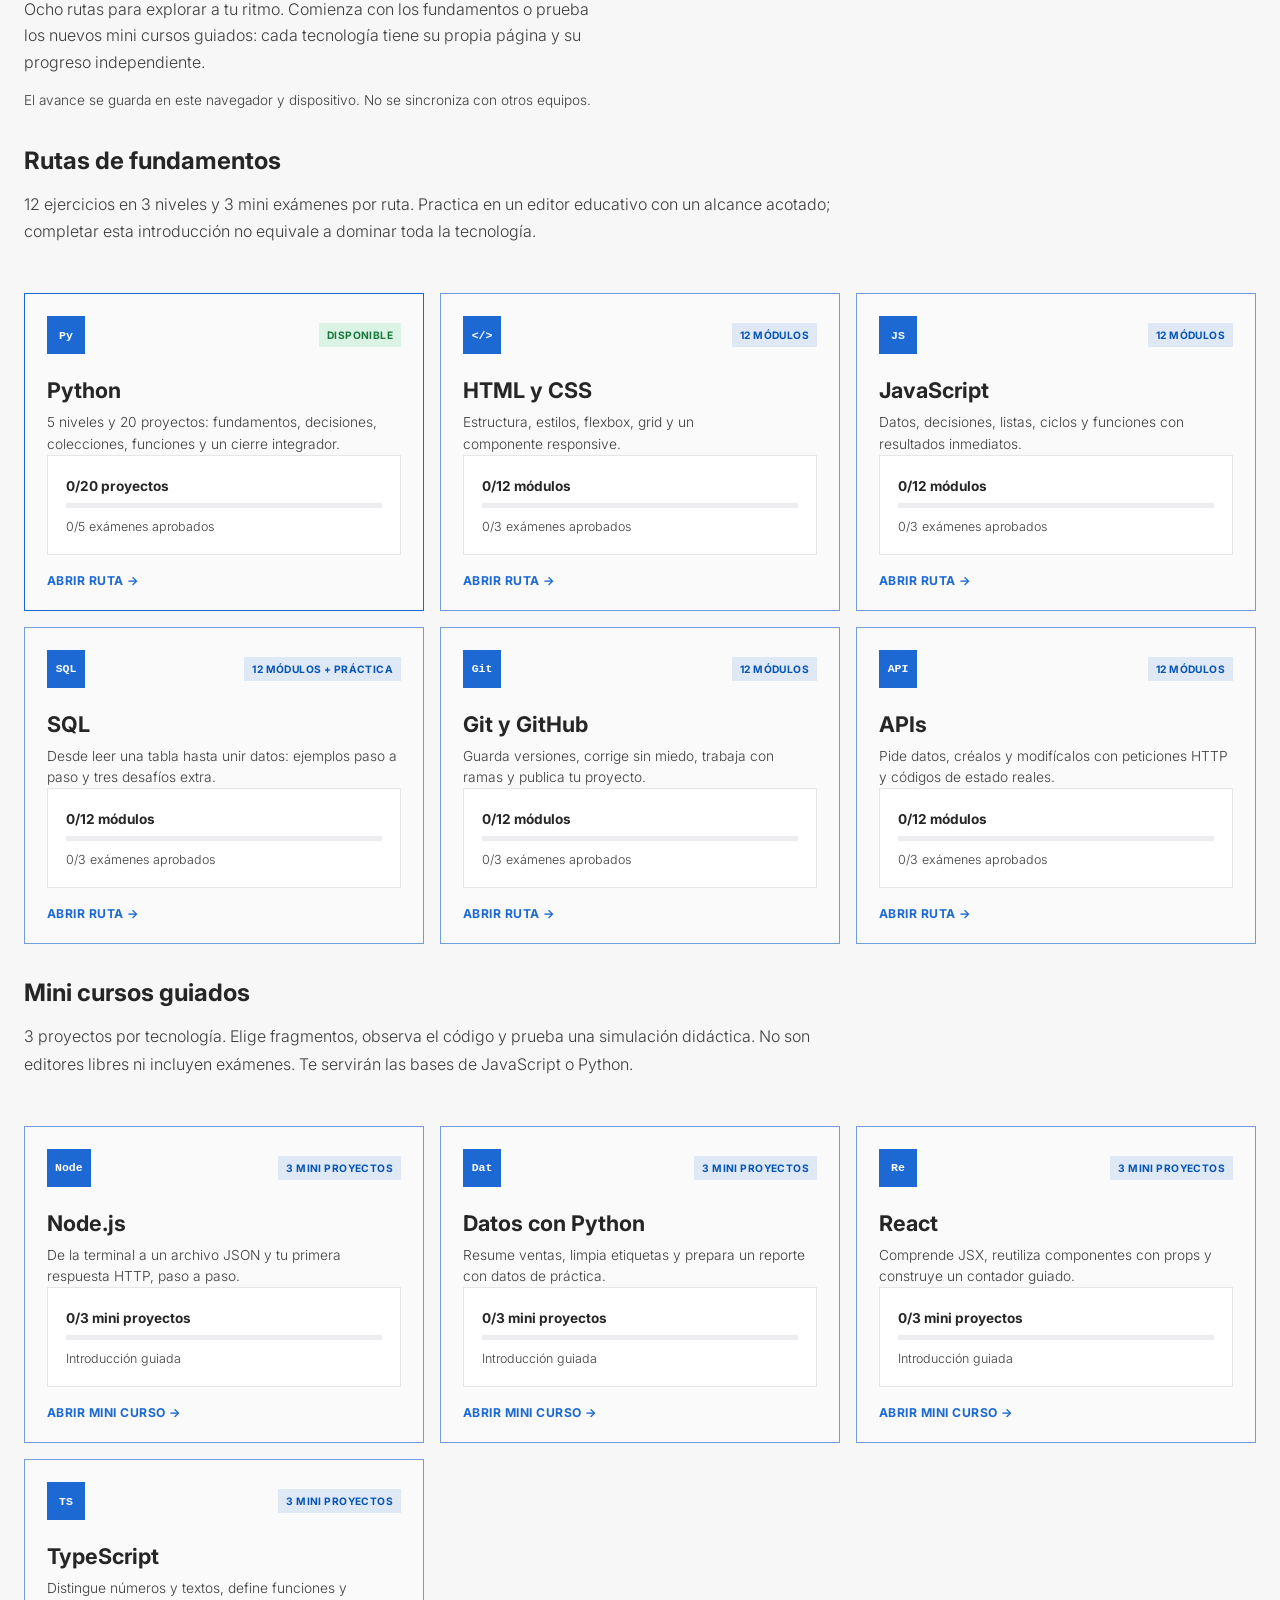
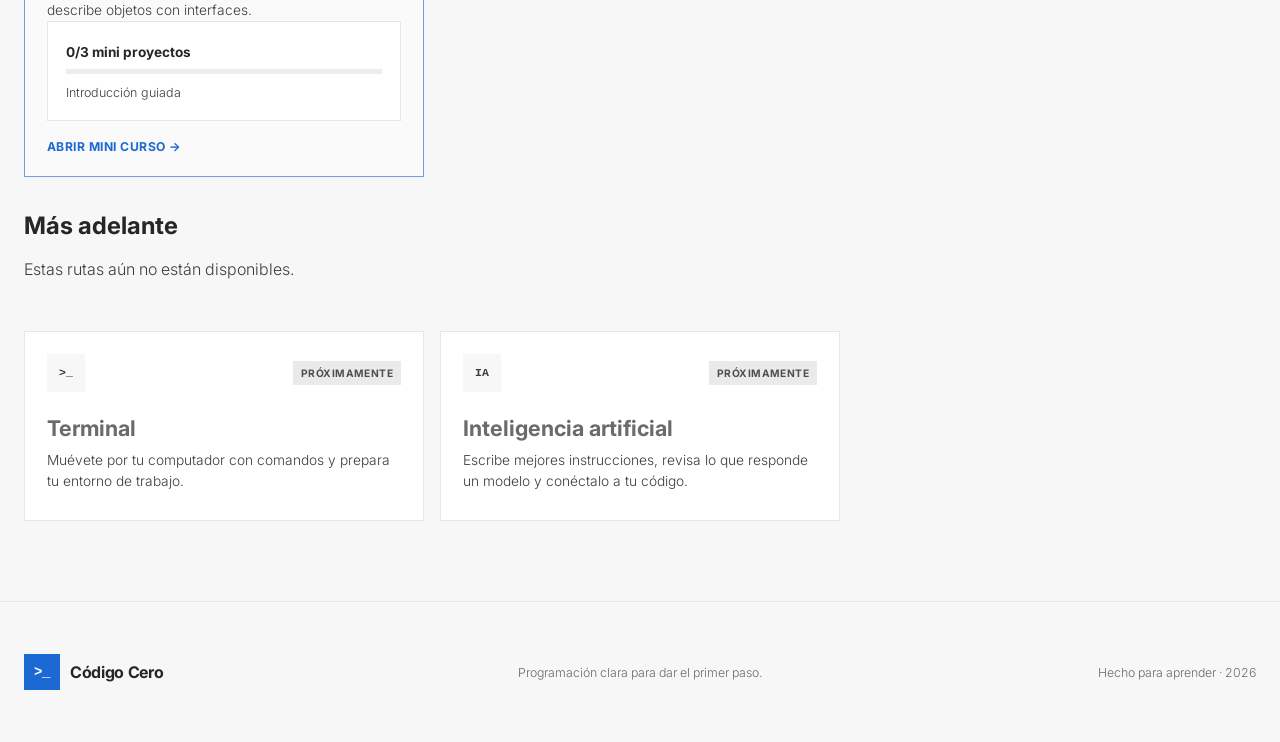
==== commit aa7e3c24: "Agrega las rutas de Git y GitHub, y de APIs Las dos tarjetas que estaban como «Próximamente» pasan a" ====
--- a/index.html
+++ b/index.html
@@ -143,6 +143,8 @@
         <a class="technology-card is-preview" href="html-css.html" data-learning-route="html-css"><div class="technology-top"><span class="technology-icon">&lt;/&gt;</span><span class="status status-preview">12 módulos</span></div><h4>HTML y CSS</h4><p>Estructura, estilos, flexbox, grid y un componente responsive.</p><div class="route-progress"><span data-route-progress>0/12 ejercicios</span><div class="route-progress-track" aria-hidden="true"><span data-route-fill></span></div><small data-route-detail></small></div><strong data-route-action>Abrir ruta <span aria-hidden="true">→</span></strong></a>
         <a class="technology-card is-preview" href="javascript.html" data-learning-route="javascript"><div class="technology-top"><span class="technology-icon">JS</span><span class="status status-preview">12 módulos</span></div><h4>JavaScript</h4><p>Datos, decisiones, listas, ciclos y funciones con resultados inmediatos.</p><div class="route-progress"><span data-route-progress>0/12 ejercicios</span><div class="route-progress-track" aria-hidden="true"><span data-route-fill></span></div><small data-route-detail></small></div><strong data-route-action>Abrir ruta <span aria-hidden="true">→</span></strong></a>
         <a class="technology-card is-preview" href="sql.html" data-learning-route="sql"><div class="technology-top"><span class="technology-icon">SQL</span><span class="status status-preview">12 módulos + práctica</span></div><h4>SQL</h4><p>Desde leer una tabla hasta unir datos: ejemplos paso a paso y tres desafíos extra.</p><div class="route-progress"><span data-route-progress>0/12 ejercicios</span><div class="route-progress-track" aria-hidden="true"><span data-route-fill></span></div><small data-route-detail></small></div><strong data-route-action>Abrir ruta <span aria-hidden="true">→</span></strong></a>
+        <a class="technology-card is-preview" href="git.html" data-learning-route="git"><div class="technology-top"><span class="technology-icon">Git</span><span class="status status-preview">12 módulos</span></div><h4>Git y GitHub</h4><p>Guarda versiones, corrige sin miedo, trabaja con ramas y publica tu proyecto.</p><div class="route-progress"><span data-route-progress>0/12 ejercicios</span><div class="route-progress-track" aria-hidden="true"><span data-route-fill></span></div><small data-route-detail></small></div><strong data-route-action>Abrir ruta <span aria-hidden="true">→</span></strong></a>
+        <a class="technology-card is-preview" href="apis.html" data-learning-route="apis"><div class="technology-top"><span class="technology-icon">API</span><span class="status status-preview">12 módulos</span></div><h4>APIs</h4><p>Pide datos, créalos y modifícalos con peticiones HTTP y códigos de estado reales.</p><div class="route-progress"><span data-route-progress>0/12 ejercicios</span><div class="route-progress-track" aria-hidden="true"><span data-route-fill></span></div><small data-route-detail></small></div><strong data-route-action>Abrir ruta <span aria-hidden="true">→</span></strong></a>
       </div>
       <h3 class="catalog-group-title">Mini cursos guiados</h3>
       <p class="catalog-group-copy">3 proyectos por tecnología. Elige fragmentos, observa el código y prueba una simulación didáctica. No son editores libres ni incluyen exámenes. Te servirán las bases de JavaScript o Python.</p>
@@ -155,9 +157,7 @@
       <h3 class="catalog-group-title">Más adelante</h3>
       <p class="catalog-group-copy">Estas rutas aún no están disponibles.</p>
       <div class="technology-grid">
-        <article class="technology-card is-locked"><div class="technology-top"><span class="technology-icon">Git</span><span class="status">Próximamente</span></div><h4>Git y GitHub</h4><p>Guarda versiones de tu trabajo, vuelve atrás sin miedo y publica tus proyectos.</p></article>
         <article class="technology-card is-locked"><div class="technology-top"><span class="technology-icon">&gt;_</span><span class="status">Próximamente</span></div><h4>Terminal</h4><p>Muévete por tu computador con comandos y prepara tu entorno de trabajo.</p></article>
-        <article class="technology-card is-locked"><div class="technology-top"><span class="technology-icon">API</span><span class="status">Próximamente</span></div><h4>APIs</h4><p>Pide datos a otros servicios y muéstralos dentro de tus propios proyectos.</p></article>
         <article class="technology-card is-locked"><div class="technology-top"><span class="technology-icon">IA</span><span class="status">Próximamente</span></div><h4>Inteligencia artificial</h4><p>Escribe mejores instrucciones, revisa lo que responde un modelo y conéctalo a tu código.</p></article>
       </div>
     </section>
@@ -171,7 +171,7 @@
     </div>
   </footer>
 
-  <script src="learning-state.js?v=20260903-python20"></script>
+  <script src="learning-state.js?v=20260904-rutas"></script>
   <script src="catalog.js?v=20260903-python20"></script>
   <script src="site.js?v=20260903-review1"></script>
 </body>
